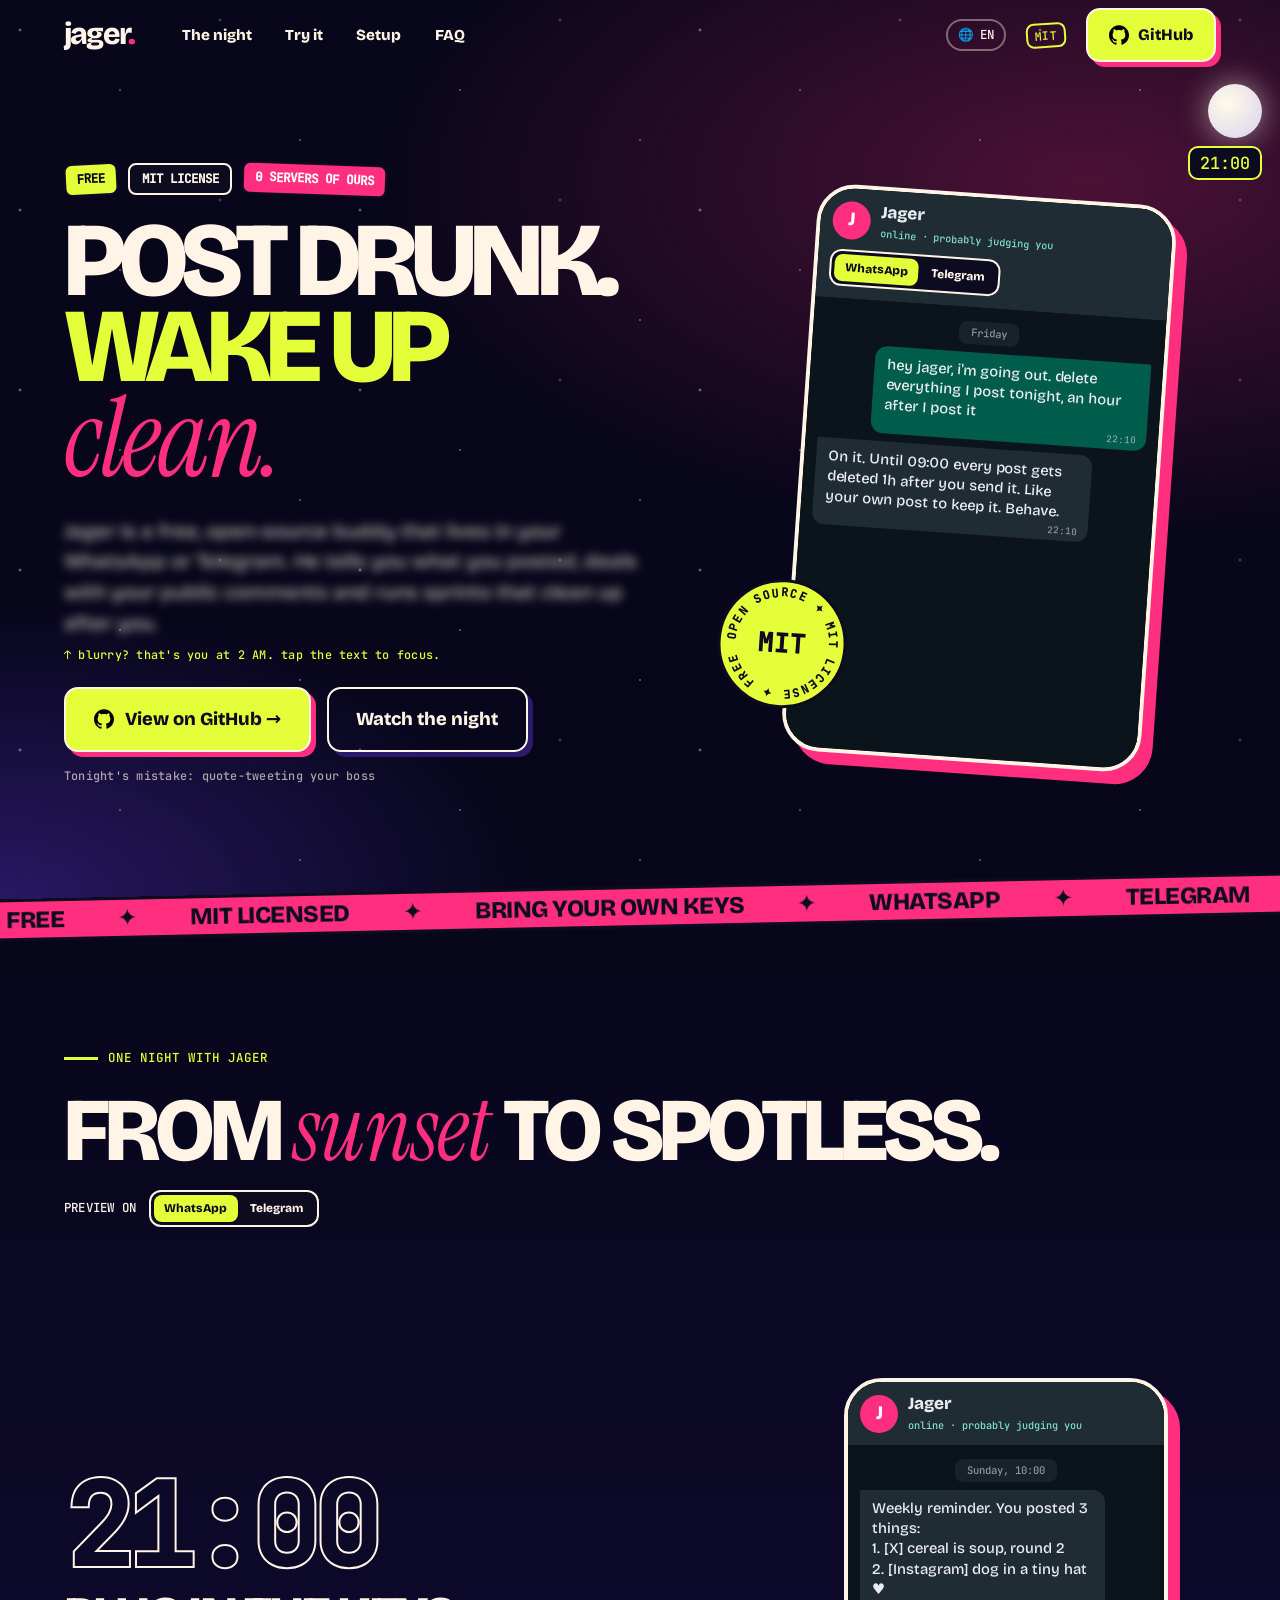
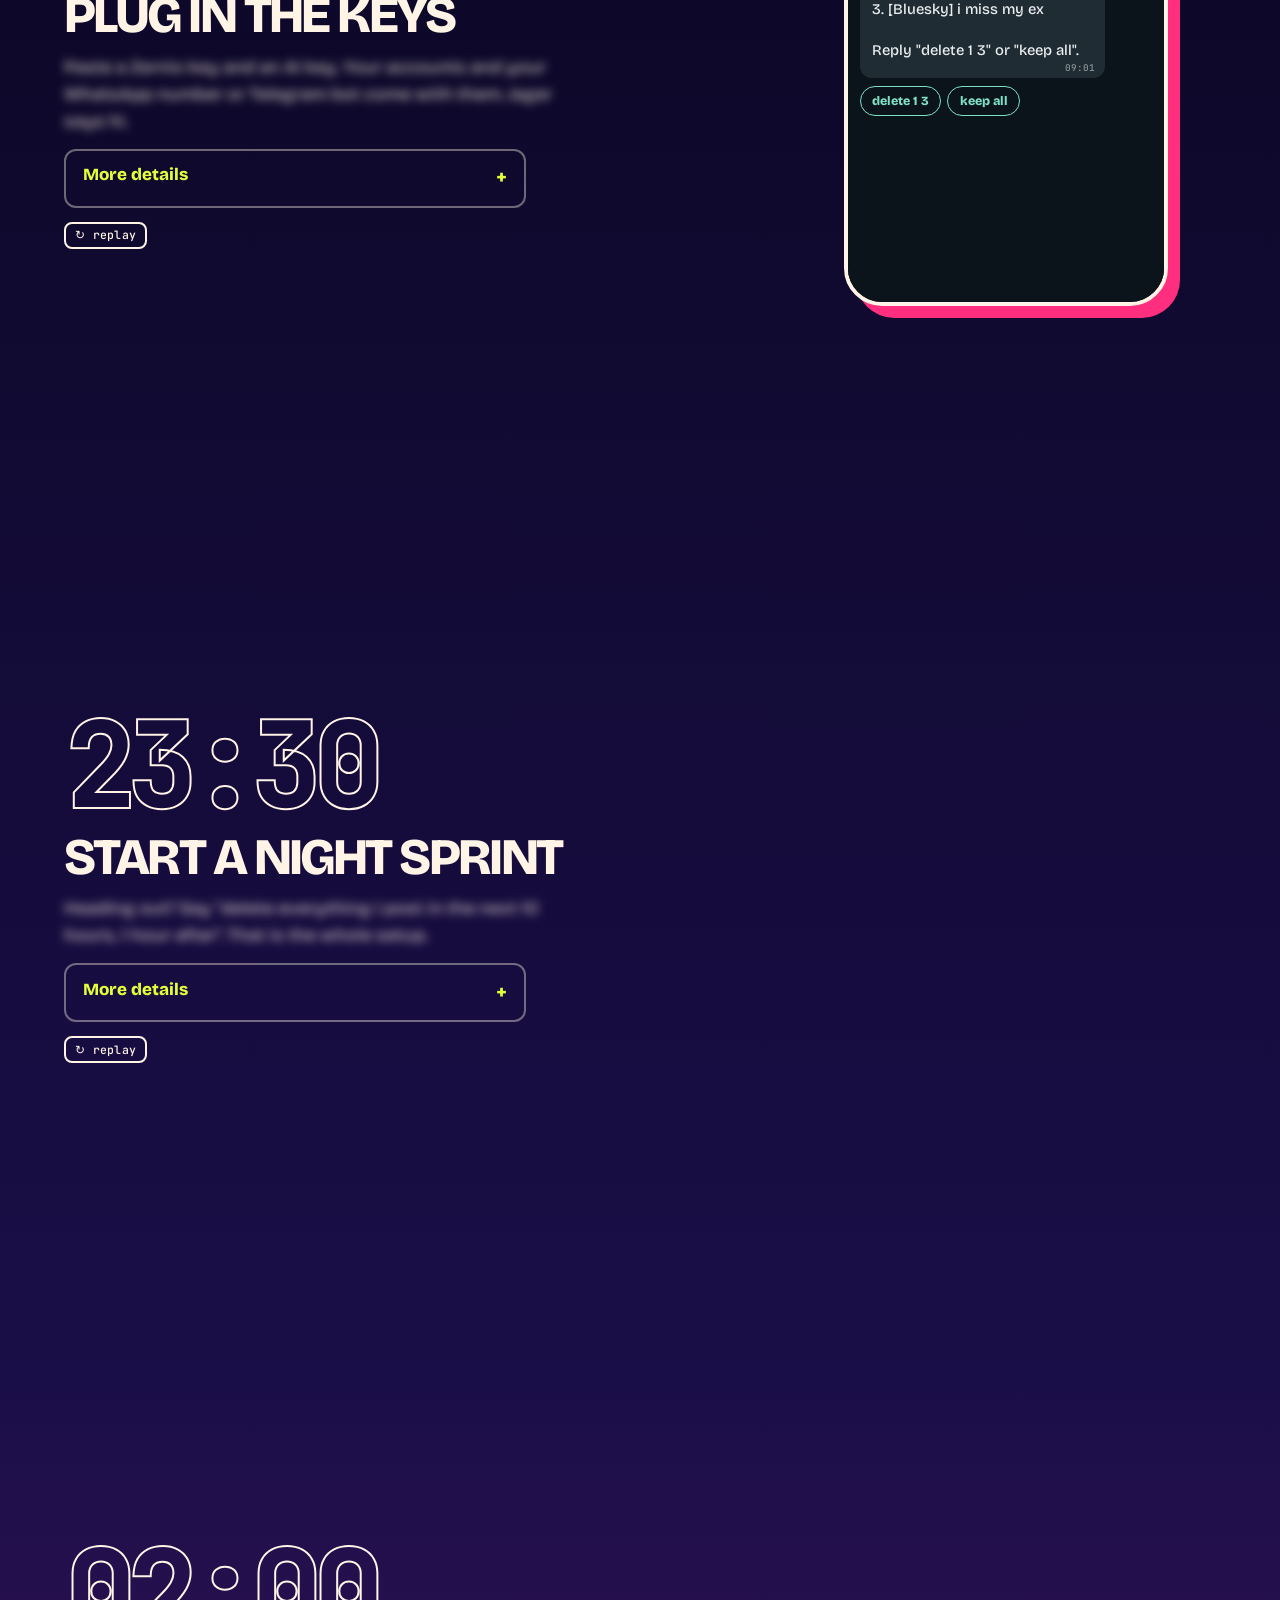
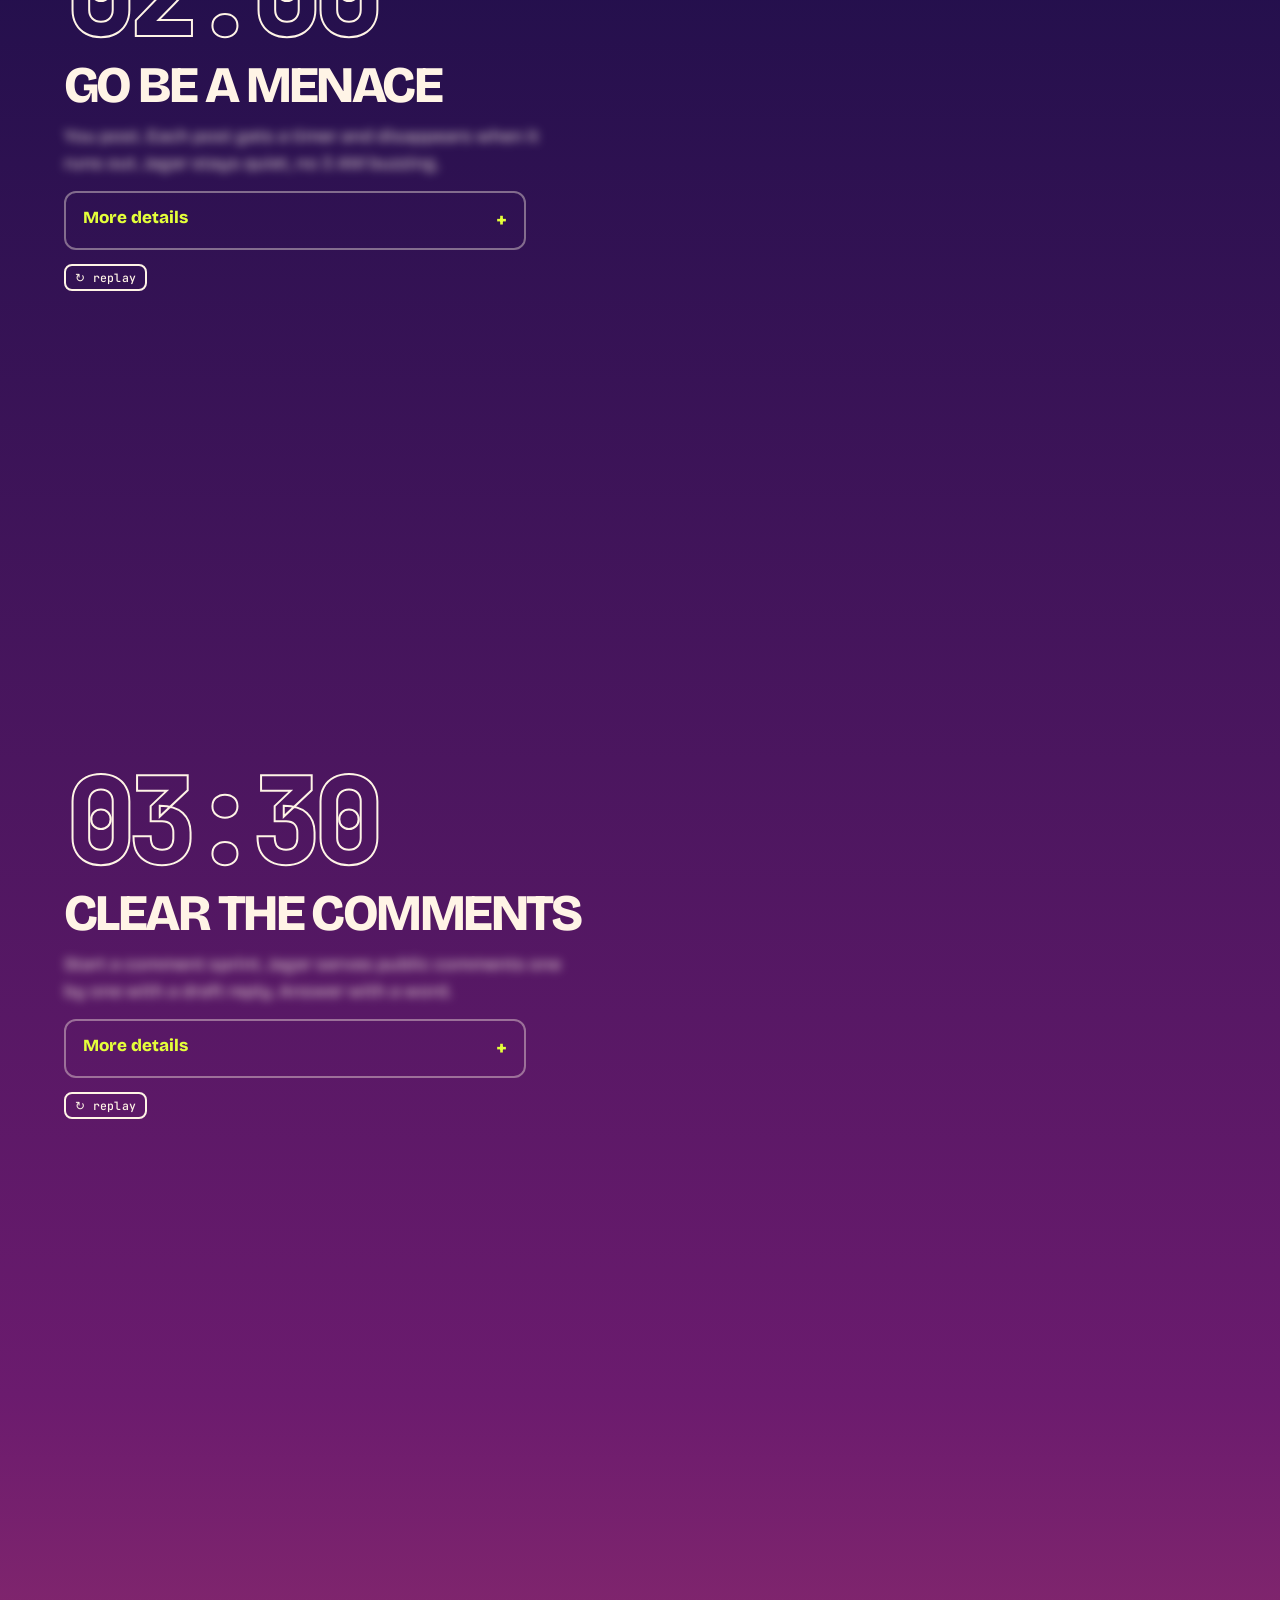
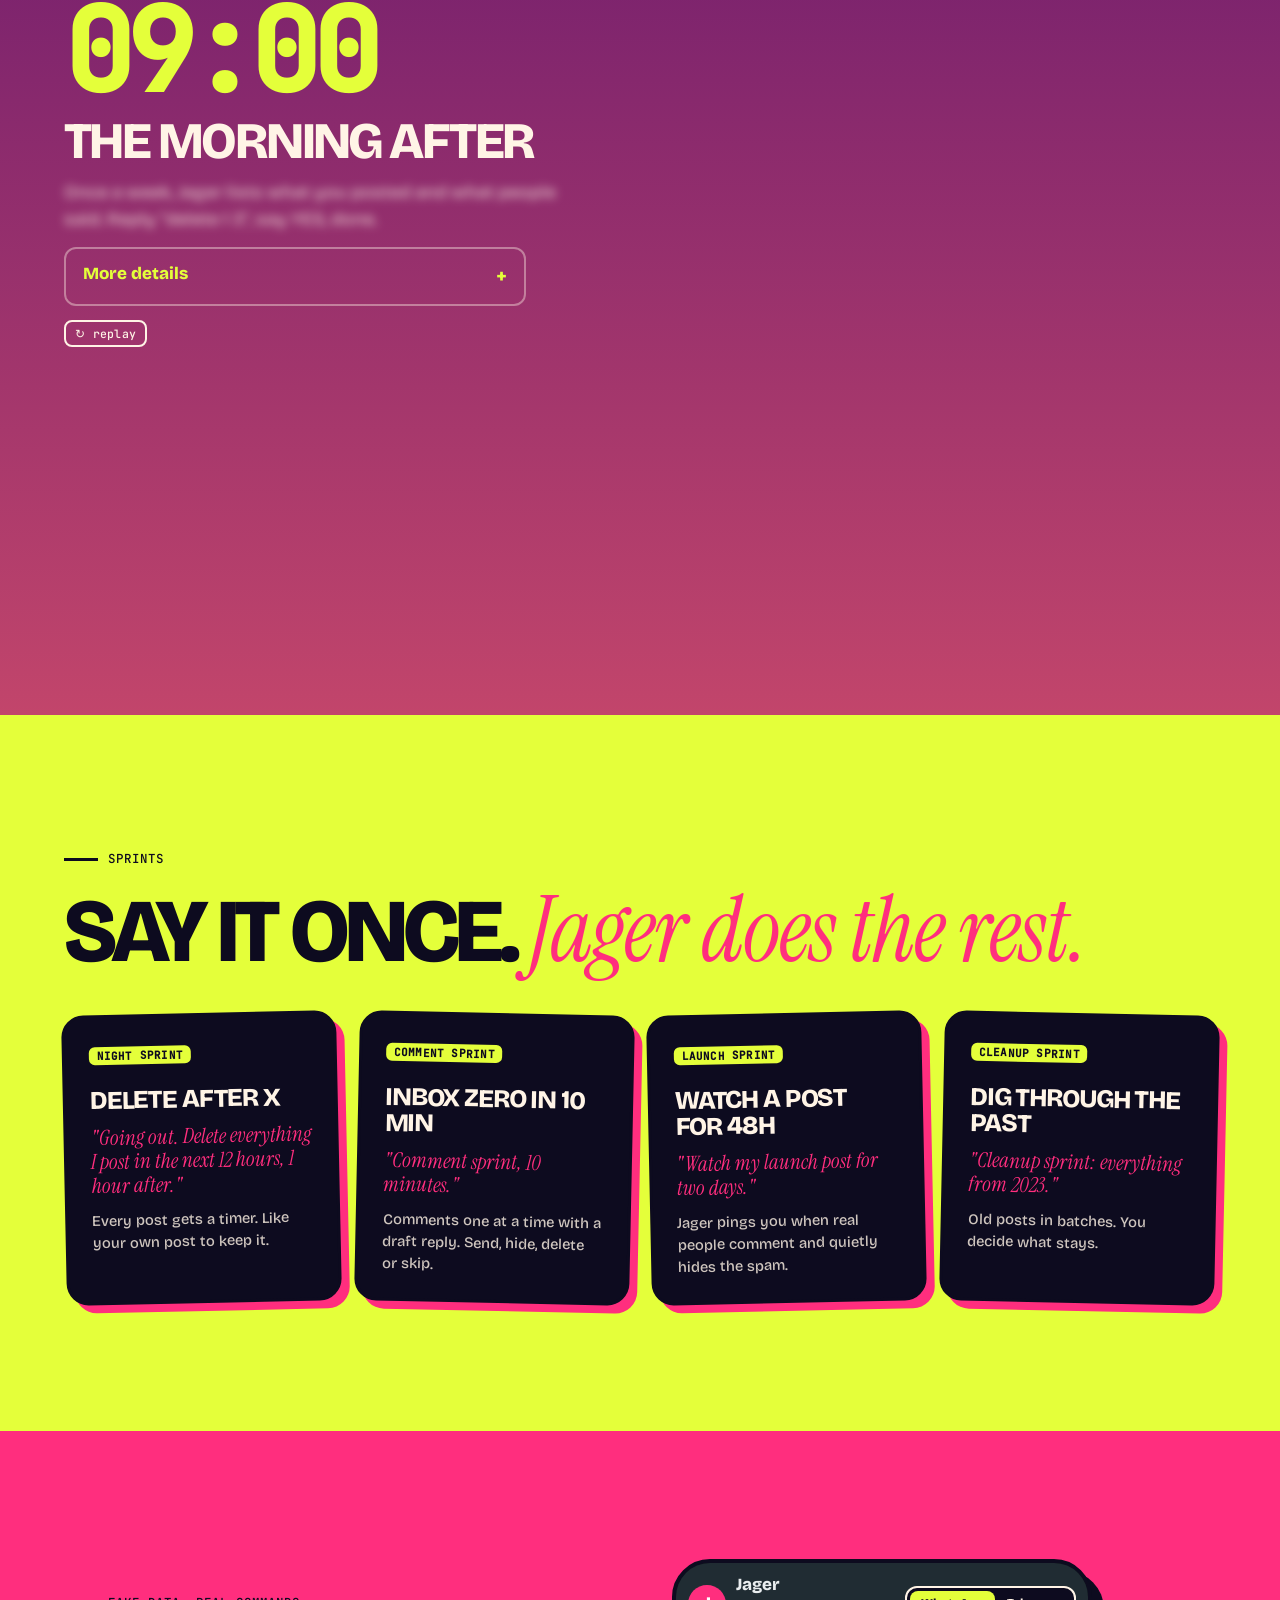
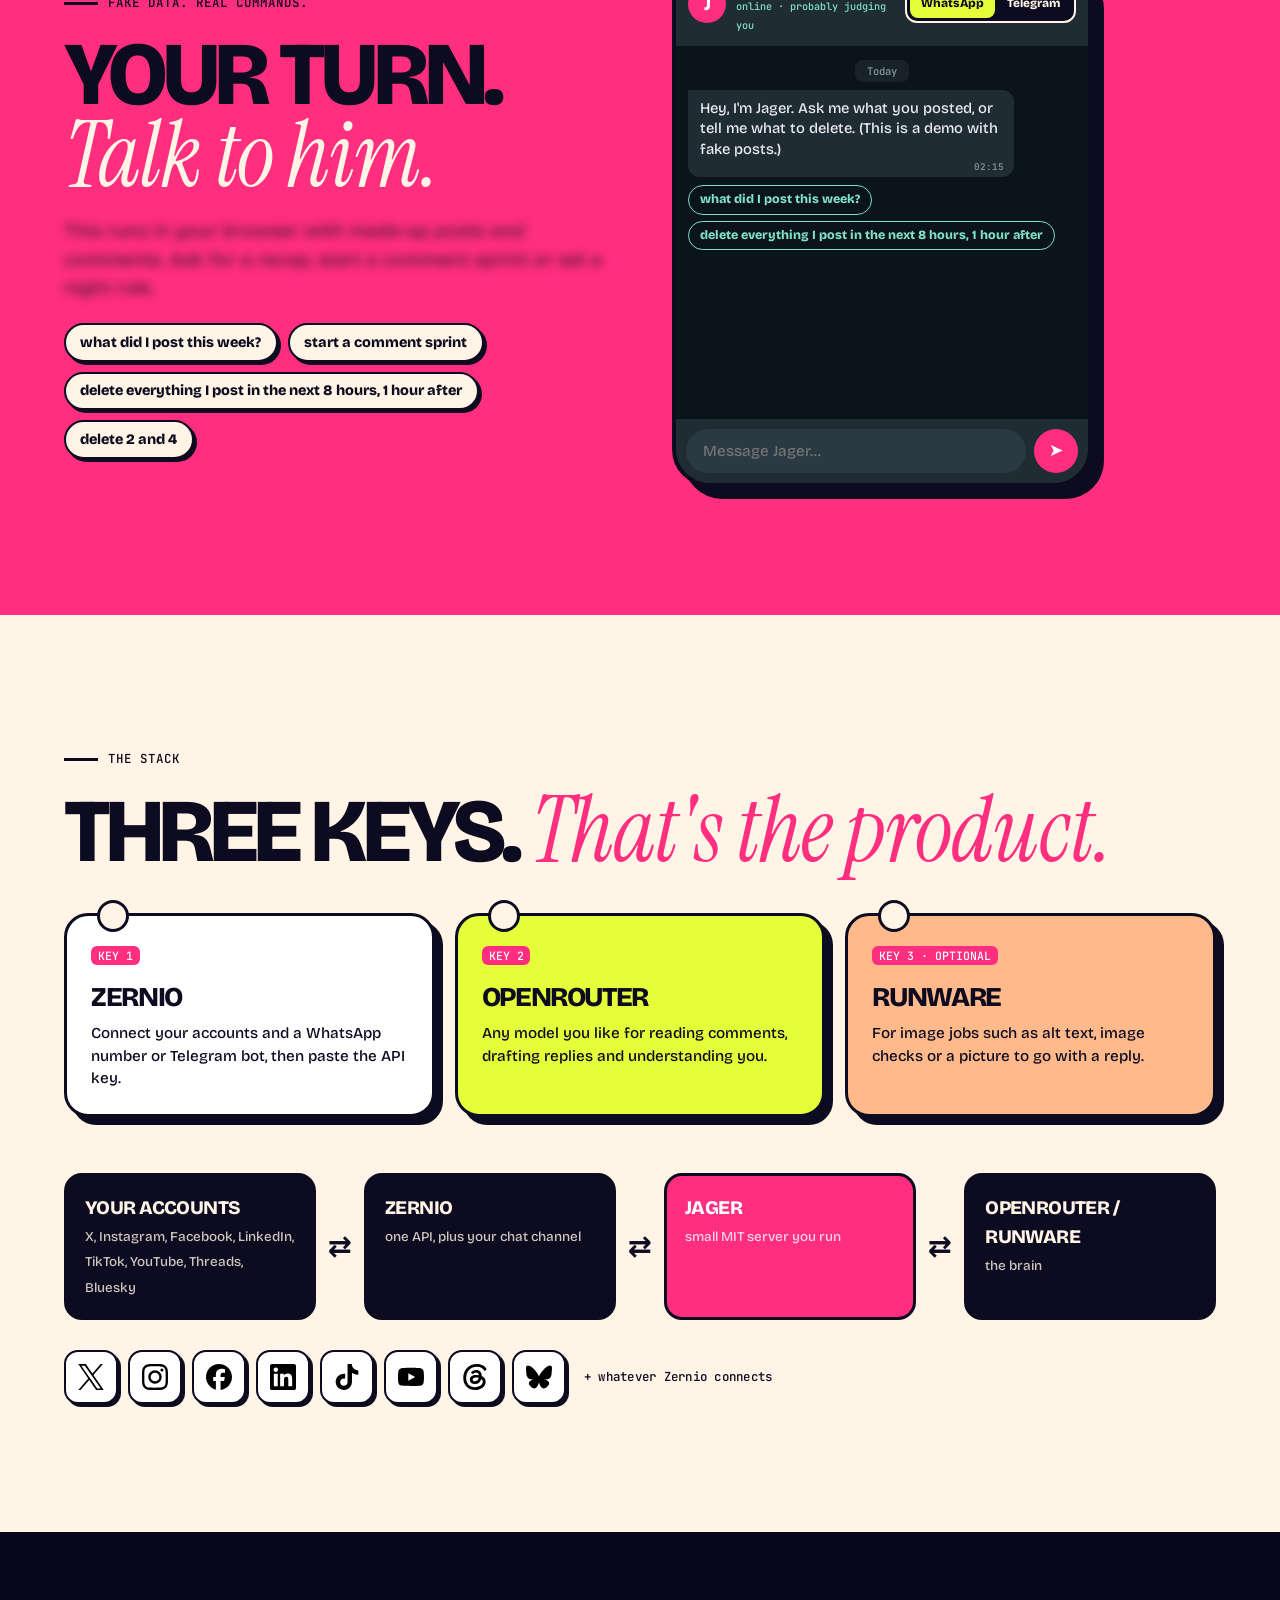
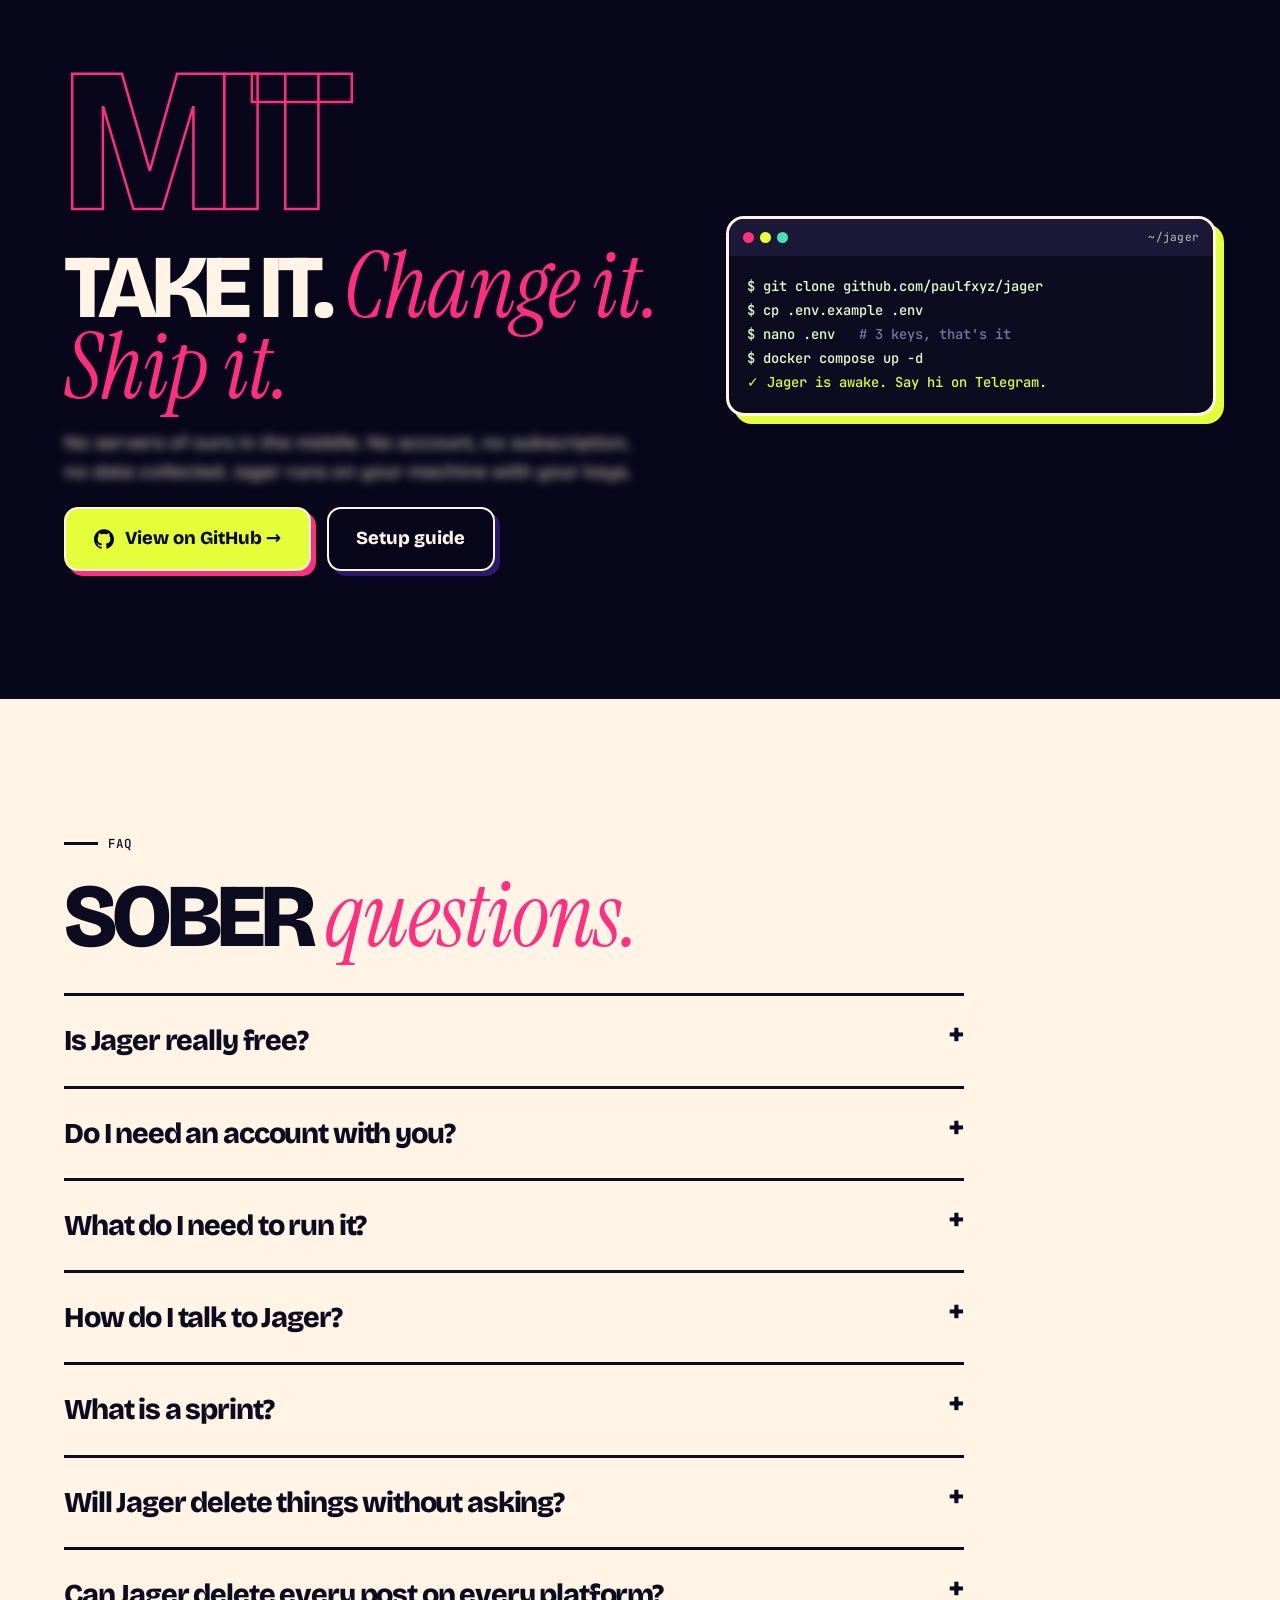
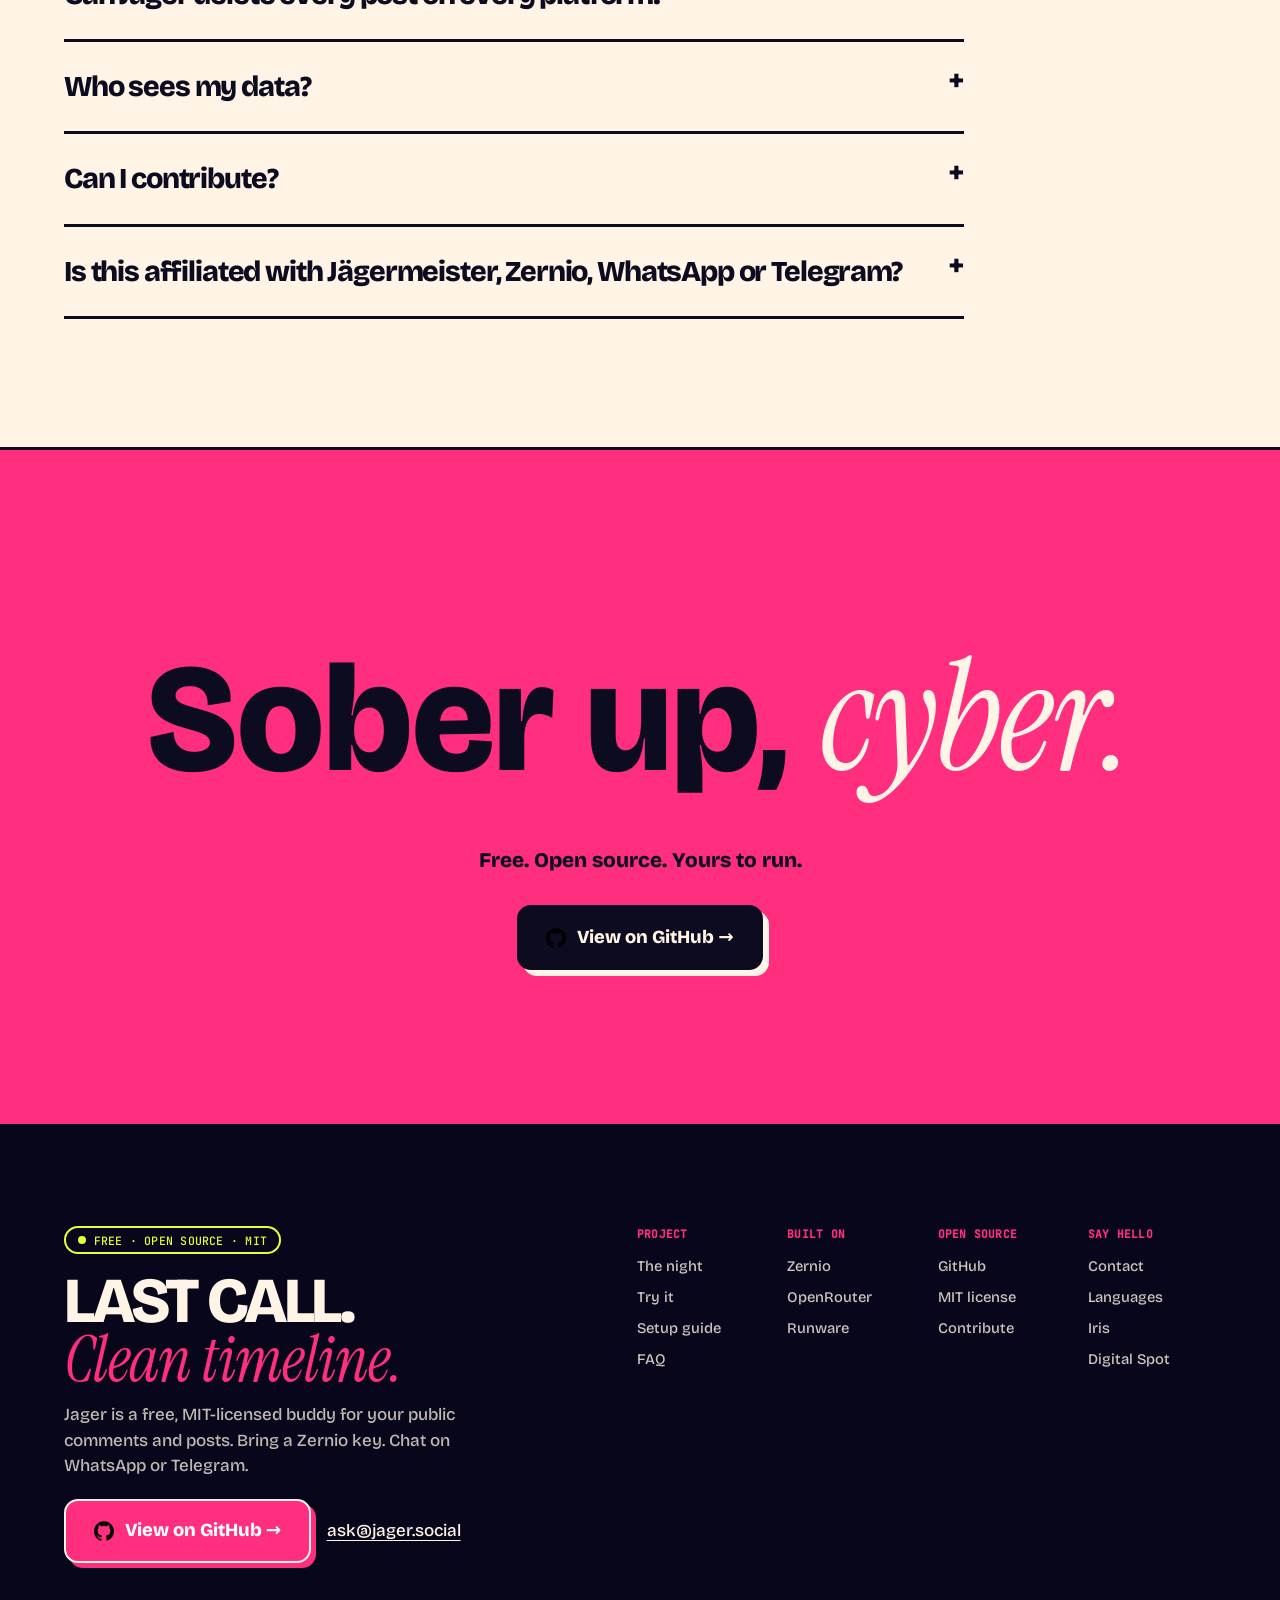
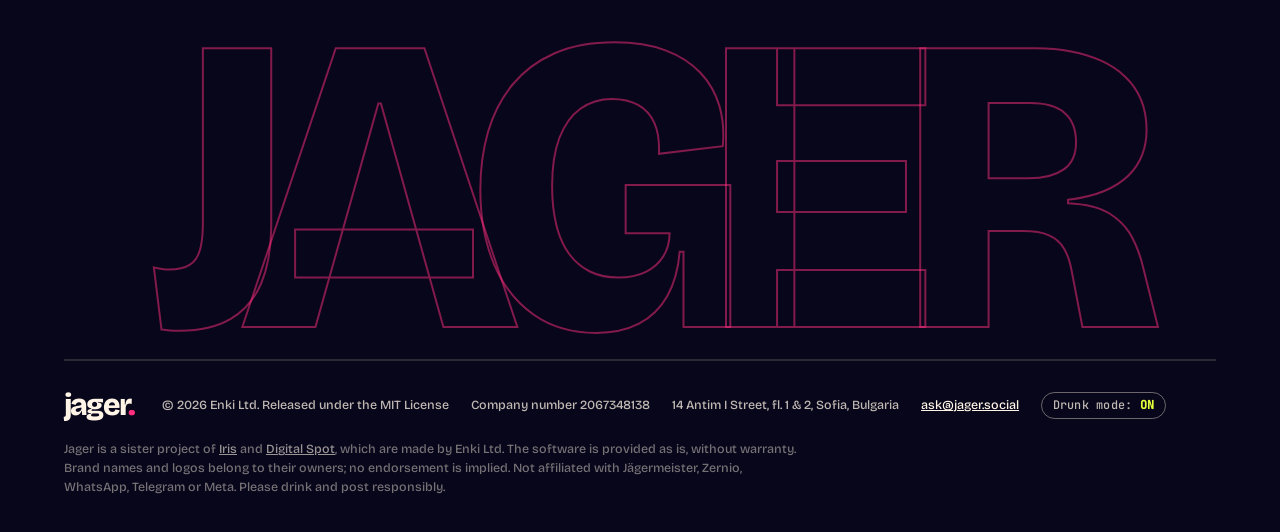
==== index.html @ 771f66d2 "v6: full redesign, The Night Shift Co-authored-by: Perplexity <noreply@perplexity.ai>" ====
<!doctype html><html lang="en"><head><meta charset="utf-8"><meta name="viewport" content="width=device-width,initial-scale=1">
<title>Jager — the free, open-source buddy for your public comments</title><meta name="description" content="Jager is a free, MIT-licensed buddy on WhatsApp or Telegram. Bring a Zernio key and an AI key. He handles your public comments, sends weekly reminders and runs sprints that clean up after you."><meta name="theme-color" content="#07061a">
<link rel="canonical" href="https://jager.social/"><link rel="icon" href="favicon.svg" type="image/svg+xml">
<meta property="og:type" content="website"><meta property="og:site_name" content="Jager"><meta property="og:title" content="Jager — the free, open-source buddy for your public comments"><meta property="og:description" content="Jager is a free, MIT-licensed buddy on WhatsApp or Telegram. Bring a Zernio key and an AI key. He handles your public comments, sends weekly reminders and runs sprints that clean up after you."><meta property="og:image" content="https://jager.social/og.png"><meta name="twitter:card" content="summary_large_image">
<link rel="preload" href="assets/fonts/BricolageGrotesque-800-normal.woff2" as="font" type="font/woff2" crossorigin>
<link rel="stylesheet" href="fonts.css"><link rel="stylesheet" href="night.css"></head>
<body class="on-dark"><script>document.documentElement.classList.add('js')</script><div class="prog" id="prog"></div>
<div class="hud" aria-hidden="true"><div class="orb" id="orb"></div><div class="clock" id="clock">21:00</div></div>
<header class="nav" id="nav"><div class="wrap in"><a class="logo" href="index.html" aria-label="Jager home">jager<i>.</i></a>
<ul id="menu"><li><a href="index.html#night">The night</a></li><li><a href="index.html#try">Try it</a></li><li><a href="setup.html">Setup</a></li><li><a href="index.html#faq">FAQ</a></li><li class="only-m"><a href="https://github.com/paulfxyz" rel="noopener">GitHub</a></li></ul>
<div class="lang"><button class="lang-btn" id="langBtn" type="button" aria-haspopup="listbox" aria-expanded="false" aria-label="Choose language">🌐 <span>EN</span></button><ul class="lang-list" id="langList" role="listbox" hidden><li><button type="button" role="option" data-lang="English" aria-selected="true">English</button></li><li><button type="button" role="option" data-lang="中文 (Mandarin)">中文 (Mandarin)</button></li><li><button type="button" role="option" data-lang="हिन्दी">हिन्दी</button></li><li><button type="button" role="option" data-lang="Español">Español</button></li><li><button type="button" role="option" data-lang="Français">Français</button></li><li><button type="button" role="option" data-lang="العربية">العربية</button></li><li><button type="button" role="option" data-lang="বাংলা">বাংলা</button></li><li><button type="button" role="option" data-lang="Português">Português</button></li><li><button type="button" role="option" data-lang="Русский">Русский</button></li><li><button type="button" role="option" data-lang="اردو">اردو</button></li><li><button type="button" role="option" data-lang="Bahasa Indonesia">Bahasa Indonesia</button></li><li><button type="button" role="option" data-lang="Deutsch">Deutsch</button></li><li><button type="button" role="option" data-lang="日本語">日本語</button></li><li><button type="button" role="option" data-lang="Naijá (Pidgin)">Naijá (Pidgin)</button></li><li><button type="button" role="option" data-lang="मराठी">मराठी</button></li><li><button type="button" role="option" data-lang="తెలుగు">తెలుగు</button></li><li><button type="button" role="option" data-lang="Türkçe">Türkçe</button></li><li><button type="button" role="option" data-lang="தமிழ்">தமிழ்</button></li><li><button type="button" role="option" data-lang="Tiếng Việt">Tiếng Việt</button></li><li><button type="button" role="option" data-lang="한국어">한국어</button></li><li><button type="button" role="option" data-lang="Italiano">Italiano</button></li><li><button type="button" role="option" data-lang="ไทย">ไทย</button></li><li><button type="button" role="option" data-lang="ગુજરાતી">ગુજરાતી</button></li><li><button type="button" role="option" data-lang="فارسی">فارسی</button></li><li><button type="button" role="option" data-lang="Polski">Polski</button></li><li><button type="button" role="option" data-lang="Українська">Українська</button></li><li><button type="button" role="option" data-lang="Kiswahili">Kiswahili</button></li><li><button type="button" role="option" data-lang="粵語 (Cantonese)">粵語 (Cantonese)</button></li><li><button type="button" role="option" data-lang="Basa Jawa">Basa Jawa</button></li><li><button type="button" role="option" data-lang="ਪੰਜਾਬੀ">ਪੰਜਾਬੀ</button></li><li><button type="button" role="option" data-lang="עברית">עברית</button></li></ul></div>
<span class="mit mono">MIT</span><a class="btn" href="https://github.com/paulfxyz" rel="noopener"><img src="assets/icons/github.svg" alt="" width="20" height="20" style="filter:none"> GitHub</a>
<button class="burger" id="burger" type="button" aria-label="Menu" aria-expanded="false"><span></span><span></span></button></div></header><main>
<section class="hero on-dark"><div class="wrap grid"><div>
<div class="stickers"><span class="stk y">Free</span><span class="stk">MIT license</span><span class="stk p">0 servers of ours</span></div>
<h1><span class="f">Post drunk.</span><span class="o">Wake up</span><span class="s">clean.</span></h1>
<p class="sub drunk">Jager is a free, open-source buddy that lives in your WhatsApp or Telegram. He tells you what you posted, deals with your public comments and runs sprints that clean up after you.</p>
<p class="hint mono">↑ blurry? that's you at 2 AM. tap the text to focus.</p>
<div class="cta-row"><a class="btn btn--lg" href="https://github.com/paulfxyz" rel="noopener"><img src="assets/icons/github.svg" alt="" width="20" height="20" style="filter:none"> View on GitHub →</a><a class="btn btn--ghost btn--lg" href="#night">Watch the night</a></div>
<p class="micro mono">Tonight's mistake: <span id="rot" data-list="texting your ex|quote-tweeting your boss|rating a kebab shop one star|commenting “marry me” on a stranger's dog|a LinkedIn post about synergy at 3 AM">texting your ex</span></p></div>
<div class="hero-phone"><svg class="badge" viewBox="0 0 130 130" aria-hidden="true"><circle cx="65" cy="65" r="63" fill="#e4ff3a" stroke="#0d0b1f" stroke-width="3"/><defs><path id="cp" d="M65,65 m-47,0 a47,47 0 1,1 94,0 a47,47 0 1,1 -94,0"/></defs><text><textPath href="#cp">OPEN SOURCE ✦ MIT LICENSE ✦ FREE FOREVER ✦</textPath></text><text x="65" y="74" text-anchor="middle" style="font-size:26px;letter-spacing:0">MIT</text></svg>
<div class="phone"><div class="chat" id="heroChat" data-ch="whatsapp" data-auto="1"><div class="c-top"><span class="av">J</span><div class="c-who"><b>Jager</b><small class="c-sub">online · probably judging you</small></div><div class="c-tabs" role="tablist" aria-label="Channel"><button type="button" role="tab" data-ch="whatsapp" aria-selected="true">WhatsApp</button><button type="button" role="tab" data-ch="telegram" aria-selected="false">Telegram</button></div></div><div class="c-body" aria-live="polite"></div></div></div></div></div></section>
<div class="tick" aria-hidden="true"><div class="tr"><div><span>Free</span><span>MIT licensed</span><span>Bring your own keys</span><span>WhatsApp</span><span>Telegram</span><span>Weekly sprints</span><span>No signup</span><span>Open source</span></div><div><span>Free</span><span>MIT licensed</span><span>Bring your own keys</span><span>WhatsApp</span><span>Telegram</span><span>Weekly sprints</span><span>No signup</span><span>Open source</span></div><div><span>Free</span><span>MIT licensed</span><span>Bring your own keys</span><span>WhatsApp</span><span>Telegram</span><span>Weekly sprints</span><span>No signup</span><span>Open source</span></div><div><span>Free</span><span>MIT licensed</span><span>Bring your own keys</span><span>WhatsApp</span><span>Telegram</span><span>Weekly sprints</span><span>No signup</span><span>Open source</span></div></div></div>
<section class="sec story-sec on-dark" id="night"><div class="wrap">
<div class="eyebrow rv" style="color:var(--acid)">One night with Jager</div>
<h2 class="rv">From <span class="serif">sunset</span> to spotless.</h2>
<div class="chan-pick rv"><span class="mono">Preview on</span><div class="c-tabs" role="tablist" aria-label="Channel"><button type="button" role="tab" data-ch="whatsapp" aria-selected="true">WhatsApp</button><button type="button" role="tab" data-ch="telegram" aria-selected="false">Telegram</button></div></div>
<div class="story" id="story"><div class="chaps"><article class="chap" data-n="1"><div class="hh">21:00</div><h3>Plug in the keys</h3><p class="drunk">Paste a Zernio key and an AI key. Your accounts and your WhatsApp number or Telegram bot come with them. Jager says hi.</p><details class="more"><summary>More details</summary><p>Zernio holds the connections to each platform. OpenRouter is the brain. Runware is optional, for image jobs. Jager never sees a password.</p></details><button class="replay mono" type="button">↻ replay</button></article><article class="chap" data-n="2"><div class="hh">23:30</div><h3>Start a night sprint</h3><p class="drunk">Heading out? Say "delete everything I post in the next 10 hours, 1 hour after". That is the whole setup.</p><details class="more"><summary>More details</summary><p>Say "stop" and the sprint ends at once. Hours or days, you choose.</p></details><button class="replay mono" type="button">↻ replay</button></article><article class="chap" data-n="3"><div class="hh">02:00</div><h3>Go be a menace</h3><p class="drunk">You post. Each post gets a timer and disappears when it runs out. Jager stays quiet, no 3 AM buzzing.</p><details class="more"><summary>More details</summary><p>Like your own post to keep it. Where a platform does not let apps delete posts, Jager clears comments and replies and tells you what it could not remove.</p></details><button class="replay mono" type="button">↻ replay</button></article><article class="chap" data-n="4"><div class="hh">03:30</div><h3>Clear the comments</h3><p class="drunk">Start a comment sprint. Jager serves public comments one by one with a draft reply. Answer with a word.</p><details class="more"><summary>More details</summary><p>Replies are drafted by the AI model you picked and are never sent without your OK.</p></details><button class="replay mono" type="button">↻ replay</button></article><article class="chap" data-n="5"><div class="hh">09:00</div><h3>The morning after</h3><p class="drunk">Once a week, Jager lists what you posted and what people said. Reply "delete 1 3", say YES, done.</p><details class="more"><summary>More details</summary><p>Reminders never delete anything on their own and big deletes always ask first.</p></details><button class="replay mono" type="button">↻ replay</button></article></div>
<div class="stage" id="stage" data-s="1"><div class="stage-in"><div class="phone"><div class="chat" id="stChat" data-ch="whatsapp" data-auto="0"><div class="c-top"><span class="av">J</span><div class="c-who"><b>Jager</b><small class="c-sub">online · probably judging you</small></div></div><div class="c-body" aria-live="polite"></div></div></div><div class="fcard"><div class="fc-top mono"><b>Your feed</b><span class="fc-clock" id="fcClock">Sat 00:00</span></div><div class="fc-list" id="stFeed"></div></div></div></div></div></div>
</div></section>
<section class="sec spr"><div class="wrap"><div class="eyebrow rv">Sprints</div><h2 class="rv">Say it once. <span class="serif">Jager does the rest.</span></h2>
<div class="sp-grid">
<article class="sp rv"><span class="mono tag">night sprint</span><h3>Delete after X</h3><blockquote>"Going out. Delete everything I post in the next 12 hours, 1 hour after."</blockquote><p>Every post gets a timer. Like your own post to keep it.</p></article>
<article class="sp rv" style="--d:.06s"><span class="mono tag">comment sprint</span><h3>Inbox zero in 10 min</h3><blockquote>"Comment sprint, 10 minutes."</blockquote><p>Comments one at a time with a draft reply. Send, hide, delete or skip.</p></article>
<article class="sp rv" style="--d:.12s"><span class="mono tag">launch sprint</span><h3>Watch a post for 48h</h3><blockquote>"Watch my launch post for two days."</blockquote><p>Jager pings you when real people comment and quietly hides the spam.</p></article>
<article class="sp rv" style="--d:.18s"><span class="mono tag">cleanup sprint</span><h3>Dig through the past</h3><blockquote>"Cleanup sprint: everything from 2023."</blockquote><p>Old posts in batches. You decide what stays.</p></article></div></div></section>
<section class="sec try" id="try"><div class="wrap try-grid"><div><div class="eyebrow rv">Fake data. Real commands.</div><h2 class="rv">Your turn. <span class="serif">Talk to him.</span></h2>
<p class="lead rv drunk" style="font-size:1.2rem;max-width:44ch">This runs in your browser with made-up posts and comments. Ask for a recap, start a comment sprint or set a night rule.</p>
<div class="chips rv" id="ideas"><button type="button">what did I post this week?</button><button type="button">start a comment sprint</button><button type="button">delete everything I post in the next 8 hours, 1 hour after</button><button type="button">delete 2 and 4</button></div></div>
<div class="rv"><div class="phone"><div class="chat" id="tryChat" data-ch="whatsapp" data-auto="0"><div class="c-top"><span class="av">J</span><div class="c-who"><b>Jager</b><small class="c-sub">online · probably judging you</small></div><div class="c-tabs" role="tablist" aria-label="Channel"><button type="button" role="tab" data-ch="whatsapp" aria-selected="true">WhatsApp</button><button type="button" role="tab" data-ch="telegram" aria-selected="false">Telegram</button></div></div><div class="c-body" aria-live="polite"></div><form class="c-form" autocomplete="off"><label class="sr" for="tryChatIn">Message Jager</label><input id="tryChatIn" type="text" maxlength="160" placeholder="Message Jager…"><button type="submit" aria-label="Send">➤</button></form></div></div></div></div></section>
<section class="sec cream" id="stack"><div class="wrap"><div class="eyebrow rv">The stack</div><h2 class="rv">Three keys. <span class="serif">That's the product.</span></h2>
<div class="keys"><div class="key rv"><span class="no">key 1</span><b>Zernio</b><p>Connect your accounts and a WhatsApp number or Telegram bot, then paste the API key.</p></div>
<div class="key rv" style="--d:.06s"><span class="no">key 2</span><b>OpenRouter</b><p>Any model you like for reading comments, drafting replies and understanding you.</p></div>
<div class="key rv" style="--d:.12s"><span class="no">key 3 · optional</span><b>Runware</b><p>For image jobs such as alt text, image checks or a picture to go with a reply.</p></div></div>
<div class="flow rv"><div class="nd"><b>Your accounts</b><span>X, Instagram, Facebook, LinkedIn, TikTok, YouTube, Threads, Bluesky</span></div><div class="ar">⇄</div><div class="nd"><b>Zernio</b><span>one API, plus your chat channel</span></div><div class="ar">⇄</div><div class="nd hot"><b>Jager</b><span>small MIT server you run</span></div><div class="ar">⇄</div><div class="nd"><b>OpenRouter / Runware</b><span>the brain</span></div></div>
<div class="logos rv"><span class="lg"><img src="assets/icons/x.svg" alt="X"></span><span class="lg"><img src="assets/icons/instagram.svg" alt="Instagram"></span><span class="lg"><img src="assets/icons/facebook.svg" alt="Facebook"></span><span class="lg"><img src="assets/icons/linkedin.svg" alt="LinkedIn"></span><span class="lg"><img src="assets/icons/tiktok.svg" alt="TikTok"></span><span class="lg"><img src="assets/icons/youtube.svg" alt="YouTube"></span><span class="lg"><img src="assets/icons/threads.svg" alt="Threads"></span><span class="lg"><img src="assets/icons/bluesky.svg" alt="Bluesky"></span><span class="more-l mono">+ whatever Zernio connects</span></div></div></section>
<section class="sec oss on-dark"><div class="wrap oss-grid"><div><div class="mitbig rv">MIT</div><h2 class="rv">Take it. <span class="serif">Change it. Ship it.</span></h2>
<p class="drunk" style="font-size:1.2rem;max-width:44ch">No servers of ours in the middle. No account, no subscription, no data collected. Jager runs on your machine with your keys.</p>
<div class="cta-row rv" style="margin-top:20px"><a class="btn btn--lg" href="https://github.com/paulfxyz" rel="noopener"><img src="assets/icons/github.svg" alt="" width="20" height="20" style="filter:none"> View on GitHub →</a><a class="btn btn--ghost btn--lg" href="setup.html">Setup guide</a></div></div>
<div class="term rv"><div class="term-bar"><i></i><i></i><i></i><span class="mono">~/jager</span></div><pre>$ git clone github.com/paulfxyz/jager
$ cp .env.example .env
$ nano .env   <span class="c"># 3 keys, that's it</span>
$ docker compose up -d
<span class="g">✓ Jager is awake. Say hi on Telegram.</span></pre></div></div></section>
<section class="sec cream" id="faq"><div class="wrap"><div class="eyebrow rv">FAQ</div><h2 class="rv">Sober <span class="serif">questions.</span></h2>
<div class="faq rv"><details><summary>Is Jager really free?</summary><p>Yes. It is open source under the MIT license. You only pay the providers whose keys you bring, such as Zernio and your AI provider.</p></details><details><summary>Do I need an account with you?</summary><p>No. There is nothing to sign up for. You run Jager yourself and nothing passes through our servers.</p></details><details><summary>What do I need to run it?</summary><p>A Zernio API key with your channels connected, an OpenRouter key (or Runware for image jobs), and any machine that can stay on: a laptop, a small server or a Raspberry Pi.</p></details><details><summary>How do I talk to Jager?</summary><p>On WhatsApp or Telegram, through a number or bot you set up in Zernio. Buttons and plain words both work.</p></details><details><summary>What is a sprint?</summary><p>A time-boxed job you start with a sentence. A night sprint deletes what you post after a delay. A comment sprint clears your inbox with draft replies. A launch sprint watches a post for a couple of days. A cleanup sprint reviews old posts.</p></details><details><summary>Will Jager delete things without asking?</summary><p>Only inside a sprint you started. Weekly reminders never delete anything on their own and big deletes always ask first.</p></details><details><summary>Can Jager delete every post on every platform?</summary><p>It can do what each platform's API allows. On some platforms, such as Instagram and TikTok, apps can only manage comments and replies. Jager tells you what it could and could not remove.</p></details><details><summary>Who sees my data?</summary><p>Your server, Zernio and the AI provider you choose. Jager itself collects nothing. Read the code to check.</p></details><details><summary>Can I contribute?</summary><p>Please do. Open an issue or a pull request on GitHub.</p></details><details><summary>Is this affiliated with Jägermeister, Zernio, WhatsApp or Telegram?</summary><p>No to all of them. Jägermeister is just a pun, and a very on-brand one.</p></details></div></div></section>
<section class="closer"><div class="wrap"><h2 class="rv">Sober up, <span class="serif">cyber.</span></h2><p class="rv">Free. Open source. Yours to run.</p><a class="btn btn--lg rv" href="https://github.com/paulfxyz" rel="noopener"><img src="assets/icons/github.svg" alt="" width="20" height="20" style="filter:none"> View on GitHub →</a></div></section>
</main><footer class="foot"><div class="wrap">
<div class="sf-pitch"><div><span class="sf-pill mono"><b></b> Free · open source · MIT</span>
<h2 class="sf-title">Last call.<br><span class="serif">Clean timeline.</span></h2>
<p class="sf-sub">Jager is a free, MIT-licensed buddy for your public comments and posts. Bring a Zernio key. Chat on WhatsApp or Telegram.</p>
<div class="sf-cta"><a class="btn btn--pink btn--lg" href="https://github.com/paulfxyz" rel="noopener"><img src="assets/icons/github.svg" alt="" width="20" height="20" style="filter:none"> View on GitHub →</a><a class="sf-ask" href="mailto:ask@jager.social">ask@jager.social</a></div></div>
<nav class="sf-cols" aria-label="Footer">
<div><h4 class="mono">Project</h4><a href="index.html#night">The night</a><a href="index.html#try">Try it</a><a href="setup.html">Setup guide</a><a href="index.html#faq">FAQ</a></div>
<div><h4 class="mono">Built on</h4><a href="https://zernio.com" rel="noopener">Zernio</a><a href="https://openrouter.ai" rel="noopener">OpenRouter</a><a href="https://runware.ai" rel="noopener">Runware</a></div>
<div><h4 class="mono">Open source</h4><a href="https://github.com/paulfxyz" rel="noopener">GitHub</a><a href="setup.html#license">MIT license</a><a href="setup.html#contribute">Contribute</a></div>
<div><h4 class="mono">Say hello</h4><a href="mailto:ask@jager.social">Contact</a><button type="button" id="footLang">Languages</button><a href="https://iris.online" rel="noopener">Iris</a><a href="https://digital.spot" rel="noopener">Digital Spot</a></div></nav></div>
<div class="sf-word" aria-hidden="true">Jager</div>
<div class="sf-legal"><a class="logo" href="index.html">jager<i>.</i></a>
<ul class="sf-facts"><li>© 2026 Enki Ltd. Released under the MIT License</li><li>Company number 2067348138</li><li>14 Antim I Street, fl. 1 &amp; 2, Sofia, Bulgaria</li><li><a href="mailto:ask@jager.social">ask@jager.social</a></li><li><button type="button" class="dtoggle mono" id="drunkToggle" aria-pressed="true">Drunk mode: <b>ON</b></button></li></ul>
<p class="sf-note">Jager is a sister project of <a href="https://iris.online" rel="noopener">Iris</a> and <a href="https://digital.spot" rel="noopener">Digital Spot</a>, which are made by Enki Ltd. The software is provided as is, without warranty. Brand names and logos belong to their owners; no endorsement is implied. Not affiliated with Jägermeister, Zernio, WhatsApp, Telegram or Meta. Please drink and post responsibly.</p></div>
</div></footer><div class="toast" id="toast" role="status" aria-live="polite"></div>
<script src="chat.js" defer></script><script src="night.js" defer></script></body></html>
---- fonts.css ----
@font-face {
  font-family: 'Bricolage Grotesque';
  font-style: normal;
  font-weight: 500;
  font-stretch: 100%;
  font-display: swap;
  src: url(assets/fonts/BricolageGrotesque-500-normal.woff2) format('woff2');
  unicode-range: U+0000-00FF, U+0131, U+0152-0153, U+02BB-02BC, U+02C6, U+02DA, U+02DC, U+0304, U+0308, U+0329, U+2000-206F, U+20AC, U+2122, U+2191, U+2193, U+2212, U+2215, U+FEFF, U+FFFD;
}
@font-face {
  font-family: 'Bricolage Grotesque';
  font-style: normal;
  font-weight: 800;
  font-stretch: 100%;
  font-display: swap;
  src: url(assets/fonts/BricolageGrotesque-800-normal.woff2) format('woff2');
  unicode-range: U+0000-00FF, U+0131, U+0152-0153, U+02BB-02BC, U+02C6, U+02DA, U+02DC, U+0304, U+0308, U+0329, U+2000-206F, U+20AC, U+2122, U+2191, U+2193, U+2212, U+2215, U+FEFF, U+FFFD;
}
@font-face {
  font-family: 'Instrument Serif';
  font-style: italic;
  font-weight: 400;
  font-display: swap;
  src: url(assets/fonts/InstrumentSerif-400-italic.woff2) format('woff2');
  unicode-range: U+0000-00FF, U+0131, U+0152-0153, U+02BB-02BC, U+02C6, U+02DA, U+02DC, U+0304, U+0308, U+0329, U+2000-206F, U+20AC, U+2122, U+2191, U+2193, U+2212, U+2215, U+FEFF, U+FFFD;
}
@font-face {
  font-family: 'JetBrains Mono';
  font-style: normal;
  font-weight: 500;
  font-display: swap;
  src: url(assets/fonts/JetBrainsMono-500-normal.woff2) format('woff2');
  unicode-range: U+0000-00FF, U+0131, U+0152-0153, U+02BB-02BC, U+02C6, U+02DA, U+02DC, U+0304, U+0308, U+0329, U+2000-206F, U+20AC, U+2122, U+2191, U+2193, U+2212, U+2215, U+FEFF, U+FFFD;
}
---- night.css ----
:root{--night:#07061a;--ink:#0d0b1f;--violet:#2b1a6b;--pink:#ff2e7e;--acid:#e4ff3a;--peach:#ffb98a;--cream:#fff4e6;--cream2:#ffe8cf;
--f-d:'Bricolage Grotesque',system-ui,sans-serif;--f-s:'Instrument Serif',Georgia,serif;--f-m:'JetBrains Mono',ui-monospace,monospace;--ease:cubic-bezier(.16,1,.3,1);--pad:clamp(18px,5vw,72px)}
*,*::before,*::after{box-sizing:border-box}
html{scroll-behavior:smooth;-webkit-text-size-adjust:100%}
html,body{overflow-x:clip}
body{margin:0;background:var(--night);color:var(--cream);font-family:var(--f-d);font-weight:500;font-size:17px;line-height:1.5;
 cursor:url("data:image/svg+xml,%3Csvg xmlns='http://www.w3.org/2000/svg' width='34' height='34' viewBox='0 0 34 34'%3E%3Cg fill='%23ff2e7e' stroke='%2307061a' stroke-width='2'%3E%3Cellipse cx='17' cy='22' rx='8' ry='7'/%3E%3Ccircle cx='7' cy='14' r='3.6'/%3E%3Ccircle cx='13' cy='8' r='3.6'/%3E%3Ccircle cx='21' cy='8' r='3.6'/%3E%3Ccircle cx='27' cy='14' r='3.6'/%3E%3C/g%3E%3C/svg%3E") 6 6,auto}
a,button,summary,.drunk,input,select{cursor:inherit}
img,svg{display:block;max-width:100%}
a{color:inherit}
button{font:inherit}
:focus-visible{outline:3px solid var(--acid);outline-offset:3px;border-radius:6px}
.wrap{max-width:1280px;margin:0 auto;padding:0 var(--pad)}
.mono{font-family:var(--f-m);font-weight:500;letter-spacing:.02em}
.serif{font-family:var(--f-s);font-style:italic;font-weight:400;letter-spacing:-.01em}
.sr{position:absolute;width:1px;height:1px;overflow:hidden;clip:rect(0 0 0 0);white-space:nowrap}
.rv{opacity:0;transform:translateY(30px);transition:opacity .8s var(--ease),transform .8s var(--ease);transition-delay:var(--d,0s)}
.rv.in{opacity:1;transform:none}
html:not(.js) .rv{opacity:1;transform:none}
.prog{position:fixed;inset:0 0 auto 0;height:4px;z-index:100;background:linear-gradient(90deg,var(--pink),var(--acid));transform-origin:0 50%;transform:scaleX(0)}
/* buttons */
.btn{display:inline-flex;align-items:center;gap:.6em;border:2.5px solid var(--ink);border-radius:14px;padding:.8em 1.3em;font-weight:800;font-size:1rem;text-decoration:none;background:var(--acid);color:var(--ink);box-shadow:5px 5px 0 var(--ink);transition:transform .2s var(--ease),box-shadow .2s var(--ease);cursor:inherit}
.btn:hover{transform:translate(-2px,-2px);box-shadow:8px 8px 0 var(--ink)}
.btn:active{transform:translate(4px,4px);box-shadow:0 0 0 var(--ink)}
.btn--pink{background:var(--pink);color:#fff}
.btn--ghost{background:transparent;color:inherit;border-color:currentColor;box-shadow:5px 5px 0 currentColor}
.btn--lg{font-size:1.15rem;padding:.9em 1.5em}
.btn img{width:20px;height:20px}
.on-dark .btn{border-color:var(--cream);box-shadow:5px 5px 0 var(--pink)}
.on-dark .btn:hover{box-shadow:8px 8px 0 var(--pink)}
.on-dark .btn--ghost{color:var(--cream);box-shadow:5px 5px 0 var(--violet)}
/* nav */
.nav{position:fixed;inset:0 0 auto 0;z-index:90;transition:background .3s,backdrop-filter .3s}
.nav.scrolled{background:rgba(7,6,26,.78);backdrop-filter:blur(14px);border-bottom:1px solid rgba(255,244,230,.12)}
.nav .in{display:flex;align-items:center;gap:20px;height:70px}
.logo{font-weight:800;font-size:1.9rem;letter-spacing:-.06em;text-decoration:none;color:var(--cream)}
.logo i{font-style:normal;color:var(--pink)}
.nav ul{display:flex;gap:6px;list-style:none;margin:0 auto 0 14px;padding:0}
.nav ul a{display:block;padding:.4em .9em;border-radius:99px;text-decoration:none;font-weight:700;font-size:.95rem;color:var(--cream)}
.nav ul a:hover,.nav ul a[aria-current]{background:var(--cream);color:var(--ink)}
.nav .only-m{display:none}
.mit{border:2px solid var(--acid);color:var(--acid);border-radius:8px;padding:.15em .6em;font-size:.72rem;transform:rotate(-4deg)}
.lang{position:relative}
.lang-btn{display:flex;gap:6px;align-items:center;background:transparent;color:var(--cream);border:2px solid rgba(255,244,230,.4);border-radius:99px;padding:.35em .8em;font-size:.78rem;font-family:var(--f-m)}
.lang-list[hidden]{display:none}.lang-list{display:block;position:absolute;right:0;top:calc(100% + 8px);width:230px;max-height:300px;overflow:auto;margin:0;padding:6px;list-style:none;background:var(--cream);color:var(--ink);border:2.5px solid var(--ink);border-radius:16px;box-shadow:6px 6px 0 var(--pink)}
.lang-list button{width:100%;text-align:left;background:none;border:0;padding:.45em .7em;border-radius:8px;font-weight:600}
.lang-list button:hover,.lang-list button[aria-selected=true]{background:var(--acid)}
.burger{display:none;width:44px;height:44px;border:2px solid var(--cream);border-radius:12px;background:transparent;position:relative}
.burger span{position:absolute;left:11px;right:11px;height:2.5px;background:var(--cream);transition:.3s}
.burger span:first-child{top:16px}.burger span:last-child{top:25px}
.nav.open .burger span:first-child{top:20px;transform:rotate(45deg)}.nav.open .burger span:last-child{top:20px;transform:rotate(-45deg)}
@media (max-width:980px){.nav ul{position:fixed;inset:70px 0 auto 0;flex-direction:column;background:var(--night);padding:18px var(--pad) 26px;margin:0;display:none;border-bottom:3px solid var(--pink)}
.nav.open ul{display:flex}.nav .only-m{display:block}.nav ul a{font-size:1.4rem}.burger{display:block;margin-left:auto}.nav .in>.btn,.mit{display:none}}
/* HUD */
.hud{position:fixed;right:18px;top:84px;z-index:70;display:flex;flex-direction:column;align-items:flex-end;gap:8px;pointer-events:none;mix-blend-mode:normal}
.orb{width:54px;height:54px;border-radius:50%;background:radial-gradient(circle at 35% 35%,#fffbe8,#d8d2ee);box-shadow:0 0 30px rgba(255,244,230,.55);transition:background .6s,box-shadow .6s}
.orb.sun{background:radial-gradient(circle at 40% 40%,#fff7a8,#ffc23a);box-shadow:0 0 50px 10px rgba(255,194,58,.7)}
.clock{font-family:var(--f-m);font-weight:500;font-size:1.05rem;background:var(--ink);color:var(--acid);border:2px solid var(--acid);border-radius:10px;padding:.15em .6em}
@media (max-width:700px){.hud{top:76px;right:10px}.orb{width:34px;height:34px}.clock{font-size:.82rem}}
.eyebrow{display:inline-flex;align-items:center;gap:10px;font-family:var(--f-m);font-size:.78rem;text-transform:uppercase;letter-spacing:.08em}
.eyebrow::before{content:'';width:34px;height:3px;background:currentColor}
/* hero */
.hero{position:relative;min-height:100vh;padding:130px 0 70px;display:flex;align-items:center;background:radial-gradient(1200px 600px at 85% 20%,rgba(255,46,126,.28),transparent 60%),radial-gradient(900px 500px at 0% 100%,rgba(43,26,107,.9),transparent 60%),var(--night);overflow:hidden}
.hero::before{content:'';position:absolute;inset:0;background-image:radial-gradient(2px 2px at 20px 30px,#fff,transparent),radial-gradient(1.5px 1.5px at 120px 90px,#fff,transparent),radial-gradient(2px 2px at 220px 20px,#fff9,transparent),radial-gradient(1.5px 1.5px at 300px 140px,#fff,transparent);background-size:340px 180px;opacity:.55;animation:tw 6s infinite alternate}
@keyframes tw{to{opacity:.25}}
.hero .grid{position:relative;display:grid;grid-template-columns:1.25fr .75fr;gap:40px;align-items:center}
.stickers{display:flex;gap:10px;flex-wrap:wrap;margin-bottom:22px}
.stk{font-family:var(--f-m);font-size:.78rem;font-weight:700;text-transform:uppercase;padding:.4em .9em;border:2.5px solid var(--cream);border-radius:8px;background:var(--ink)}
.stk.y{background:var(--acid);color:var(--ink);border-color:var(--ink);transform:rotate(-3deg)}
.stk.p{background:var(--pink);color:#fff;border-color:var(--ink);transform:rotate(2deg)}
.hero h1{margin:0;font-weight:800;letter-spacing:-.065em;line-height:.82;font-size:clamp(3.2rem,8.2vw,7.8rem);text-transform:uppercase}
.hero h1 .o{color:var(--acid);display:block}
.hero h1 .f{display:block;color:var(--cream)}
.hero h1 .s{display:block;font-family:var(--f-s);font-style:italic;font-weight:400;text-transform:none;color:var(--pink);letter-spacing:-.03em;font-size:1.05em;line-height:.9}
.hero .sub{font-size:clamp(1.05rem,1.6vw,1.35rem);max-width:46ch;margin:28px 0 8px}
.hint{font-size:.74rem;color:var(--acid);margin:0 0 22px}
.cta-row{display:flex;gap:16px;flex-wrap:wrap;align-items:center}
.micro{font-size:.74rem;opacity:.65;margin-top:16px}
.hero-phone{position:relative;justify-self:center;transform:rotate(4deg)}
.badge{position:absolute;left:-70px;bottom:40px;width:130px;height:130px;z-index:3;animation:spin 18s linear infinite}
.badge text{font-family:var(--f-m);font-size:11.5px;font-weight:700;fill:var(--ink);letter-spacing:.14em}
@keyframes spin{to{transform:rotate(360deg)}}
.phone{width:min(100%,360px);border:4px solid var(--cream);border-radius:38px;overflow:hidden;background:#0b141a;box-shadow:12px 12px 0 var(--pink)}
.phone .chat{min-height:560px;border-radius:0}
@media (max-width:980px){.hero .grid{grid-template-columns:1fr}.hero-phone{transform:none;margin-top:30px}.badge{left:auto;right:-6px;bottom:-30px;width:100px;height:100px}}
/* ticker */
.tick{background:var(--pink);color:var(--ink);border-block:3px solid var(--ink);overflow:hidden;white-space:nowrap;transform:rotate(-1.2deg);margin:-14px -20px;position:relative;z-index:5}
.tick .tr{display:inline-flex;animation:tk 28s linear infinite}
.tick span{font-weight:800;font-size:1.5rem;text-transform:uppercase;padding:.45em 1.1em;letter-spacing:-.02em}
.tick span::after{content:'✦';margin-left:2.2em}
@keyframes tk{to{transform:translateX(-50%)}}
/* story */
.sec{padding:clamp(70px,10vw,140px) 0;position:relative}
.sec h2{margin:.25em 0 .2em;font-weight:800;letter-spacing:-.055em;line-height:.9;font-size:clamp(2.6rem,7vw,6rem);text-transform:uppercase}
.sec h2 .serif{text-transform:none;color:var(--pink)}
.story-sec{background:linear-gradient(180deg,var(--night),#1a0e48 45%,#6b1b6e 80%,#c2456b)}
.chan-pick{display:flex;align-items:center;gap:12px;flex-wrap:wrap;margin:18px 0 10px;font-size:.78rem;text-transform:uppercase}
.c-tabs{display:flex;background:var(--ink);border:2px solid var(--cream);border-radius:12px;padding:3px;gap:2px}
.c-tabs button{border:0;background:transparent;color:var(--cream);font-weight:800;font-size:.74rem;padding:.4em .9em;border-radius:8px;transition:background .2s,color .2s}
.c-tabs button[aria-selected=true]{background:var(--acid);color:var(--ink)}
.story{display:grid;grid-template-columns:1fr 420px;gap:clamp(24px,5vw,80px);align-items:start;margin-top:20px}
.chap{min-height:92vh;display:flex;flex-direction:column;justify-content:center;gap:14px;opacity:.28;transition:opacity .5s}
.chap.on{opacity:1}
.hh{font-family:var(--f-m);font-weight:700;font-size:clamp(3.4rem,9vw,7.5rem);line-height:.9;letter-spacing:-.06em;color:transparent;-webkit-text-stroke:2px var(--cream)}
.chap.on .hh{color:var(--acid);-webkit-text-stroke:0}
.chap h3{margin:0;font-size:clamp(2rem,4vw,3.2rem);letter-spacing:-.05em;line-height:.95;text-transform:uppercase}
.chap p{margin:0;max-width:42ch;font-size:1.12rem}
.more{border:2px solid rgba(255,244,230,.4);border-radius:12px;padding:.1em 1em;max-width:42ch}
.more summary{cursor:inherit;font-weight:800;padding:.6em 0;list-style:none;display:flex;justify-content:space-between;color:var(--acid)}
.more summary::after{content:'+';font-size:1.3rem}.more[open] summary::after{content:'–'}
.more summary::-webkit-details-marker{display:none}
.more p{padding-bottom:.9em;font-size:.95rem}
.replay{align-self:flex-start;background:none;border:2px solid var(--cream);color:var(--cream);border-radius:8px;padding:.25em .8em;font-size:.72rem}
.replay:hover{background:var(--cream);color:var(--ink)}
.stage{position:sticky;top:92px;height:calc(100vh - 110px);display:flex;align-items:center;justify-content:center}
.stage-in{position:relative}
.stage .phone .chat{min-height:520px}
.fcard{position:absolute;left:-90px;bottom:24px;width:270px;background:var(--cream);color:var(--ink);border:3px solid var(--ink);border-radius:18px;padding:12px;box-shadow:8px 8px 0 var(--acid);opacity:0;transform:translateY(20px) rotate(-3deg);transition:opacity .4s,transform .4s;pointer-events:none;z-index:4}
.stage[data-s="3"] .fcard{opacity:1;transform:rotate(-3deg)}
.fc-top{display:flex;justify-content:space-between;font-size:.72rem;margin-bottom:8px}
.fc-clock{background:var(--ink);color:var(--acid);border-radius:6px;padding:.1em .6em}
.fc-list{display:flex;flex-direction:column;gap:6px;min-height:100px}
.fp{display:grid;grid-template-columns:auto 1fr auto;gap:2px 8px;align-items:center;border:2px solid var(--ink);border-radius:10px;padding:.4em .6em;background:#fff;font-size:.8rem;position:relative;overflow:hidden;max-height:70px;transition:opacity .5s,transform .5s,max-height .6s,padding .6s,margin .6s,border-width .6s;animation:fin .4s var(--ease)}
@keyframes fin{from{opacity:0;transform:translateY(-8px)}}
.fp b{font-family:var(--f-m);font-size:.62rem;background:var(--ink);color:var(--cream);border-radius:4px;padding:.1em .4em}
.fp em{font-style:normal;font-family:var(--f-m);font-size:.62rem;opacity:.6}
.fp.kept{background:#f4ffb8}.fp.mine{background:#ffe3ef}
.fp.gone{opacity:0;transform:translateX(26px);max-height:0;padding-block:0;border-width:0;margin-bottom:-6px}
.fp.gone::after{content:'deleted';position:absolute;inset:0;display:grid;place-items:center;background:var(--pink);color:#fff;font-family:var(--f-m);font-size:.7rem}
@media (max-width:980px){.story{grid-template-columns:1fr}.stage{order:-1;top:70px;height:auto;z-index:20;padding:8px 0;background:#1a0e48;margin-inline:calc(var(--pad)*-1)}.stage .phone{width:min(100%,300px)}.stage .phone .chat{min-height:330px}.stage .c-body{max-height:230px}.chap{min-height:70vh}.fcard{left:50%;bottom:auto;top:10px;transform:translateX(-50%);width:min(88%,330px)}.stage[data-s="3"] .fcard{opacity:1;transform:translateX(-50%)}.stage[data-s="3"] .phone{opacity:.15}}
/* try */
.try{background:var(--pink);color:var(--ink)}
.try h2 .serif{color:var(--cream)}
.try-grid{display:grid;grid-template-columns:1fr 1fr;gap:clamp(24px,5vw,70px);align-items:center}
.chips{display:flex;flex-wrap:wrap;gap:10px;margin-top:20px}
.chips button{background:var(--cream);color:var(--ink);border:2.5px solid var(--ink);border-radius:99px;padding:.45em 1em;font-weight:700;font-size:.9rem;box-shadow:3px 3px 0 var(--ink);transition:transform .15s}
.chips button:hover{transform:translate(-2px,-2px)}
.try .phone{width:min(100%,420px);justify-self:center;box-shadow:12px 12px 0 var(--ink);border-color:var(--ink)}
.try .phone .chat{min-height:520px}
@media (max-width:900px){.try-grid{grid-template-columns:1fr}}
/* sprints */
.spr{background:var(--acid);color:var(--ink)}
.spr h2 .serif{color:var(--pink)}
.sp-grid{display:grid;grid-template-columns:repeat(4,1fr);gap:18px;margin-top:40px}
.sp{background:var(--ink);color:var(--cream);border:3px solid var(--ink);border-radius:22px;padding:24px;box-shadow:8px 8px 0 var(--pink);transition:transform .3s var(--ease)}
.sp:nth-child(2n){transform:rotate(1.2deg)}.sp:nth-child(2n+1){transform:rotate(-1.2deg)}
.sp:hover{transform:rotate(0) translateY(-6px)}
.sp .tag{font-size:.68rem;text-transform:uppercase;background:var(--acid);color:var(--ink);border-radius:6px;padding:.2em .7em;font-weight:700}
.sp h3{font-size:1.6rem;letter-spacing:-.045em;line-height:1;margin:.8em 0 .5em;text-transform:uppercase}
.sp blockquote{margin:0 0 12px;font-family:var(--f-s);font-style:italic;font-size:1.3rem;line-height:1.15;color:var(--pink)}
.sp p{margin:0;font-size:.92rem;opacity:.8}
@media (max-width:1100px){.sp-grid{grid-template-columns:repeat(2,1fr)}}@media (max-width:600px){.sp-grid{grid-template-columns:1fr}}
/* stack */
.cream{background:var(--cream);color:var(--ink)}
.cream h2 .serif{color:var(--pink)}
.keys{display:grid;grid-template-columns:repeat(3,1fr);gap:20px;margin-top:40px}
.key{position:relative;background:#fff;border:3px solid var(--ink);border-radius:24px;padding:26px 24px 24px;box-shadow:8px 8px 0 var(--ink);transition:transform .3s var(--ease)}
.key:hover{transform:translate(-3px,-3px) rotate(-1deg)}
.key::before{content:'';position:absolute;top:-16px;left:30px;width:32px;height:32px;border:3px solid var(--ink);border-radius:50%;background:var(--cream)}
.key .no{font-family:var(--f-m);font-size:.72rem;text-transform:uppercase;background:var(--pink);color:#fff;border-radius:6px;padding:.2em .6em}
.key b{display:block;font-size:1.7rem;letter-spacing:-.05em;line-height:1;margin:.6em 0 .4em;text-transform:uppercase}
.key p{margin:0;font-size:.95rem}
.key:nth-child(2){background:var(--acid)}.key:nth-child(3){background:var(--peach)}
@media (max-width:900px){.keys{grid-template-columns:1fr}}
.flow{display:flex;flex-wrap:wrap;gap:12px;align-items:stretch;margin-top:56px}
.nd{flex:1;min-width:170px;background:var(--ink);color:var(--cream);border-radius:18px;padding:18px;border:3px solid var(--ink)}
.nd.hot{background:var(--pink);color:#fff}
.nd b{display:block;font-size:1.2rem;text-transform:uppercase;letter-spacing:-.03em}
.nd span{font-size:.84rem;opacity:.8}
.ar{align-self:center;font-size:1.8rem;font-weight:800}
@media (max-width:900px){.ar{width:100%;text-align:center;transform:rotate(90deg)}}
.logos{display:flex;flex-wrap:wrap;gap:10px;margin-top:30px;align-items:center}
.lg{width:54px;height:54px;border:2.5px solid var(--ink);border-radius:14px;display:grid;place-items:center;background:#fff;box-shadow:3px 3px 0 var(--ink)}
.lg img{width:26px;height:26px}
.logos .more-l{font-size:.78rem;padding-left:8px}
.term{background:var(--ink);color:#e9ffd0;border:3px solid var(--ink);border-radius:18px;overflow:hidden;box-shadow:8px 8px 0 var(--pink);text-align:left}
.term-bar{display:flex;gap:6px;align-items:center;padding:10px 14px;background:#1b1838}
.term-bar i{width:11px;height:11px;border-radius:50%;background:var(--pink)}.term-bar i:nth-child(2){background:var(--acid)}.term-bar i:nth-child(3){background:#46e0b5}
.term-bar span{margin-left:auto;font-size:.7rem;color:#aaa}
.term pre{margin:0;padding:18px;font-family:var(--f-m);font-size:.86rem;line-height:1.75;overflow-x:auto;white-space:pre}
.term .c{color:#7a77a6}.term .g{color:var(--acid)}
/* oss */
.oss{background:var(--night)}
.oss-grid{display:grid;grid-template-columns:1.1fr .9fr;gap:clamp(24px,5vw,80px);align-items:center}
.oss .term{box-shadow:8px 8px 0 var(--acid);border-color:var(--cream)}
.mitbig{font-weight:800;font-size:clamp(5rem,16vw,14rem);line-height:.8;letter-spacing:-.08em;color:transparent;-webkit-text-stroke:2.5px var(--pink)}
@media (max-width:900px){.oss-grid{grid-template-columns:1fr}}
/* faq */
.faq{max-width:900px;margin-top:36px}
.faq details{border-top:3px solid var(--ink)}.faq details:last-child{border-bottom:3px solid var(--ink)}
.faq summary{list-style:none;font-weight:800;font-size:clamp(1.2rem,2.4vw,1.8rem);letter-spacing:-.04em;padding:.8em 0;display:flex;justify-content:space-between;gap:20px}
.faq summary::-webkit-details-marker{display:none}
.faq summary::after{content:'+';font-size:2rem;line-height:1;transition:transform .3s}
.faq details[open] summary::after{transform:rotate(45deg);color:var(--pink)}
.faq p{margin:0 0 1.1em;max-width:62ch}
/* closer */
.closer{background:var(--pink);color:var(--ink);text-align:center;padding:clamp(80px,12vw,160px) 0;border-top:3px solid var(--ink)}
.closer h2{font-size:clamp(3rem,12vw,11rem);margin:0}
.closer .serif{color:var(--cream)}
.closer p{font-size:1.3rem;font-weight:700;margin:.5em 0 1.4em}
.closer .btn{background:var(--ink);color:var(--cream);box-shadow:6px 6px 0 var(--cream);border-color:var(--ink)}
/* footer */
.foot{background:var(--night);color:rgba(255,244,230,.75);padding:clamp(60px,8vw,110px) 0 36px;overflow:hidden}
.sf-pitch{display:grid;grid-template-columns:1.2fr 1.4fr;gap:clamp(30px,6vw,90px)}
.sf-pill{display:inline-flex;gap:8px;align-items:center;border:2px solid var(--acid);color:var(--acid);border-radius:99px;padding:.3em 1em;font-size:.72rem;text-transform:uppercase}
.sf-pill b{width:8px;height:8px;border-radius:50%;background:var(--acid);animation:bl 1.6s infinite}@keyframes bl{50%{opacity:.2}}
.sf-title{font-size:clamp(2.4rem,5vw,4.2rem);line-height:.92;letter-spacing:-.06em;color:var(--cream);margin:18px 0 12px;text-transform:uppercase}
.sf-title .serif{color:var(--pink);text-transform:none}
.sf-sub{max-width:38ch;margin:0 0 20px}
.sf-cta{display:flex;gap:16px;align-items:center;flex-wrap:wrap}
.sf-ask{color:var(--cream);text-underline-offset:4px}
.sf-cols{display:grid;grid-template-columns:repeat(4,1fr);gap:22px}
.sf-cols h4{font-size:.7rem;text-transform:uppercase;color:var(--pink);margin:0 0 12px;font-weight:700}
.sf-cols a,.sf-cols button{display:block;background:none;border:0;padding:0;margin:0 0 9px;color:rgba(255,244,230,.8);text-decoration:none;font:inherit;font-size:.92rem;text-align:left}
.sf-cols a:hover,.sf-cols button:hover{color:var(--acid)}
.sf-word{font-weight:800;letter-spacing:-.08em;font-size:clamp(7rem,33vw,30rem);line-height:.78;text-align:center;color:transparent;-webkit-text-stroke:2px rgba(255,46,126,.5);margin:clamp(30px,5vw,60px) 0 6px;user-select:none;white-space:nowrap;text-transform:uppercase}
.sf-legal{border-top:2px solid rgba(255,244,230,.15);padding-top:22px;display:grid;grid-template-columns:auto 1fr;gap:12px 28px;align-items:center;font-size:.78rem}
.sf-facts{list-style:none;margin:0;padding:0;display:flex;flex-wrap:wrap;gap:6px 22px;align-items:center}
.sf-facts a{color:var(--cream)}
.dtoggle{background:none;border:1.5px solid rgba(255,244,230,.4);color:inherit;border-radius:99px;padding:.3em .9em;font-size:.74rem}.dtoggle b{color:var(--acid)}
.sf-note{grid-column:1/-1;margin:0;max-width:92ch;opacity:.6;line-height:1.5}.sf-note a{color:var(--cream)}
@media (max-width:900px){.sf-pitch{grid-template-columns:1fr}.sf-cols{grid-template-columns:repeat(2,1fr)}.sf-legal{grid-template-columns:1fr}}
/* drunk */
.drunk{transition:filter .5s,opacity .5s}
html:not(.no-drunk) .drunk:not(.sober){filter:blur(5px);opacity:.75}
html:not(.no-drunk) .drunk:not(.sober):hover{filter:blur(2.5px)}
.toast{position:fixed;left:50%;bottom:24px;transform:translate(-50%,30px);background:var(--ink);color:var(--cream);border:2px solid var(--acid);border-radius:12px;padding:.7em 1.2em;z-index:200;opacity:0;pointer-events:none;transition:.4s var(--ease);font-size:.9rem}
.toast.on{opacity:1;transform:translate(-50%,0)}
/* setup page */
.phead{padding:150px 0 60px;background:radial-gradient(900px 400px at 90% 0,rgba(255,46,126,.3),transparent 60%),var(--night)}
.phead h1{margin:.2em 0;font-weight:800;letter-spacing:-.065em;line-height:.85;font-size:clamp(3rem,10vw,9rem);text-transform:uppercase}
.phead h1 .serif{color:var(--pink);text-transform:none}
.phead p{max-width:52ch;font-size:1.2rem}
.steps{display:grid;gap:28px;margin-top:36px}
.stp{display:grid;grid-template-columns:auto 1fr;gap:clamp(16px,4vw,48px);align-items:start;background:#fff;border:3px solid var(--ink);border-radius:28px;padding:clamp(20px,3.5vw,40px);box-shadow:10px 10px 0 var(--ink)}
.stp:nth-child(2){background:var(--acid)}.stp:nth-child(3){background:var(--peach)}
.stp .n{font-weight:800;font-size:clamp(4rem,9vw,8rem);line-height:.8;letter-spacing:-.08em;color:var(--pink);-webkit-text-stroke:2.5px var(--ink)}
.stp h3{margin:0 0 .3em;font-size:clamp(1.7rem,3vw,2.5rem);letter-spacing:-.05em;text-transform:uppercase}
.stp p{margin:.3em 0}.stp a{font-weight:700}
.stp>div{min-width:0}
.two{display:grid;grid-template-columns:1fr 1fr;gap:12px;margin:10px 0}
.mini{border:2.5px solid var(--ink);border-radius:16px;padding:14px;background:var(--cream)}.mini b{display:block;margin:.4em 0 .2em}.mini p{font-size:.9rem;margin:0}
@media (max-width:700px){.stp{grid-template-columns:1fr}.two{grid-template-columns:1fr}}
.note2{border:3px dashed var(--ink);border-radius:22px;padding:22px;margin-top:28px}
.note2 h3{margin:0 0 .3em;font-size:1.5rem;text-transform:uppercase;letter-spacing:-.04em}.note2 p{margin:0 0 10px}
/* chat skins */
.chat{display:flex;flex-direction:column;background:#0b141a;color:#e9edef;min-height:480px}
.c-top{display:flex;align-items:center;gap:10px;padding:12px;background:#202c33;flex-wrap:wrap}
.av{width:38px;height:38px;border-radius:50%;background:var(--pink);color:#fff;display:grid;place-items:center;font-weight:800;font-size:1.2rem;flex:none}
.c-who{flex:1;min-width:100px;line-height:1.15}.c-who b{display:block}.c-who small{font-family:var(--f-m);font-size:.64rem;color:#7fe0c6}
.c-mail{display:none}
.c-body{flex:1;padding:14px 12px 10px;display:flex;flex-direction:column;gap:8px;overflow-y:auto;max-height:440px;scroll-behavior:smooth;background:#0b141a}
.b{position:relative;max-width:84%;padding:8px 12px 18px;border-radius:12px;font-size:.92rem;line-height:1.38;animation:bin .4s var(--ease);overflow-wrap:anywhere;white-space:pre-line}
.b .who{display:none}
.b i{position:absolute;right:10px;bottom:3px;font-style:normal;font-family:var(--f-m);font-size:.58rem;opacity:.55}
.b.me{align-self:flex-end;background:#005c4b;border-top-right-radius:2px}
.b.jg{align-self:flex-start;background:#202c33;border-top-left-radius:2px}
.b.sys{align-self:center;background:#182229;color:#8696a0;font-family:var(--f-m);font-size:.66rem;padding:4px 12px;border-radius:8px}.b.sys i{display:none}
@keyframes bin{from{opacity:0;transform:translateY(10px) scale(.95)}}
.typing{align-self:flex-start;background:#202c33;border-radius:12px;padding:12px 14px;display:flex;gap:4px}
.typing span{width:6px;height:6px;border-radius:50%;background:#8696a0;animation:dt 1s infinite}.typing span:nth-child(2){animation-delay:.15s}.typing span:nth-child(3){animation-delay:.3s}
@keyframes dt{0%,60%,100%{transform:translateY(0);opacity:.4}30%{transform:translateY(-4px);opacity:1}}
.c-form{display:flex;gap:8px;padding:10px;background:#202c33}
.c-form input{flex:1;min-width:0;background:#2a3942;border:0;border-radius:99px;color:#e9edef;padding:.7em 1.1em;font:inherit;font-size:.95rem}
.c-form input:focus{outline:2px solid var(--acid)}
.c-form button{width:44px;height:44px;border-radius:50%;border:0;background:var(--pink);color:#fff;font-size:1.1rem;flex:none}
.qr{display:flex;flex-wrap:wrap;gap:6px;animation:bin .35s var(--ease)}
.qr button{border:1.5px solid #7fe0c6;background:transparent;color:#7fe0c6;border-radius:99px;padding:.35em .9em;font-size:.78rem;font-weight:700}
.qr button:hover{background:#7fe0c6;color:#0b141a}
.chat[data-ch=telegram],.chat[data-ch=telegram] .c-body{background:#0e1621}
.chat[data-ch=telegram] .c-top,.chat[data-ch=telegram] .c-form{background:#17212b}
.chat[data-ch=telegram] .c-who small{color:#6ab3f3}
.chat[data-ch=telegram] .b.me{background:#2b5278}.chat[data-ch=telegram] .b.jg,.chat[data-ch=telegram] .typing{background:#182533}
.chat[data-ch=telegram] .c-form input{background:#0e1621}.chat[data-ch=telegram] .c-form button{background:#2b95d6}
.chat[data-ch=telegram] .qr{display:grid;grid-template-columns:1fr 1fr;gap:4px}
.chat[data-ch=telegram] .qr button{border:0;border-radius:8px;background:rgba(43,149,214,.25);color:#8fc9f5;padding:.6em}
.chat[data-ch=telegram] .qr button:hover{background:#2b95d6;color:#fff}
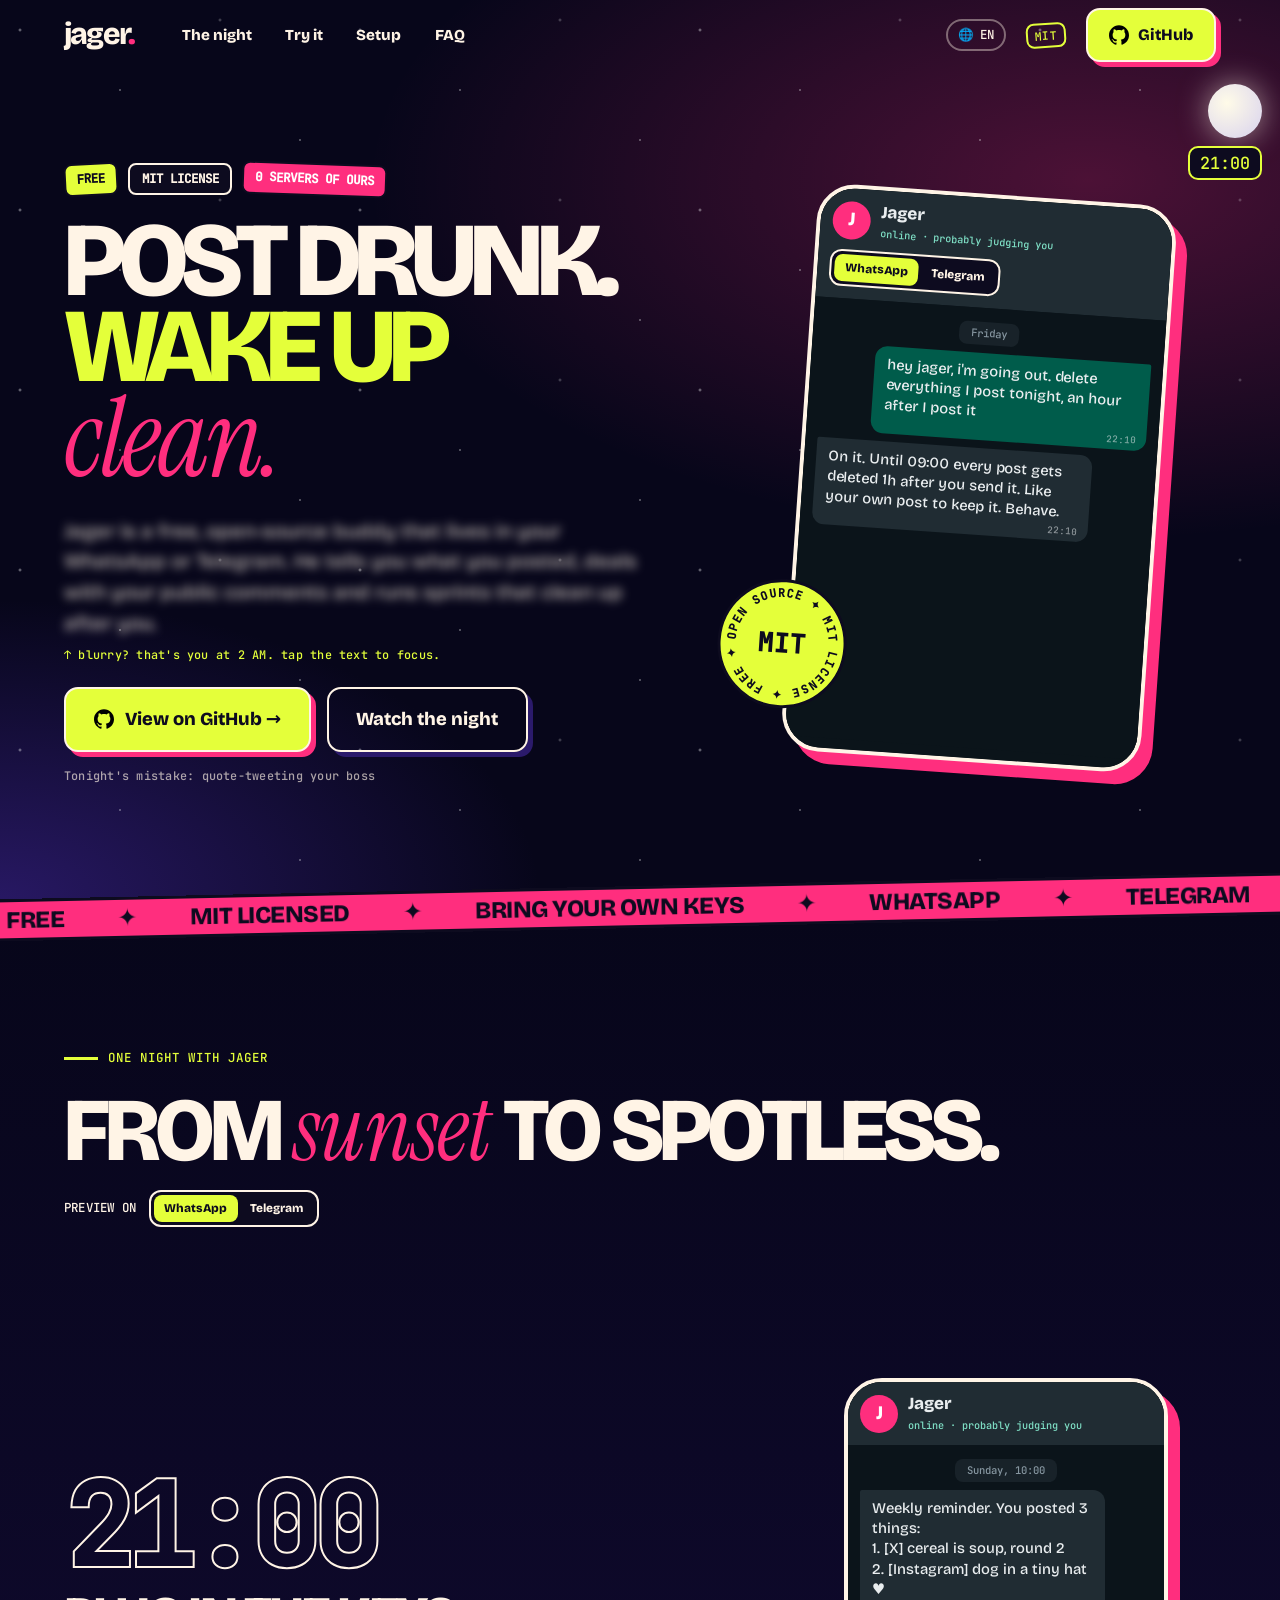
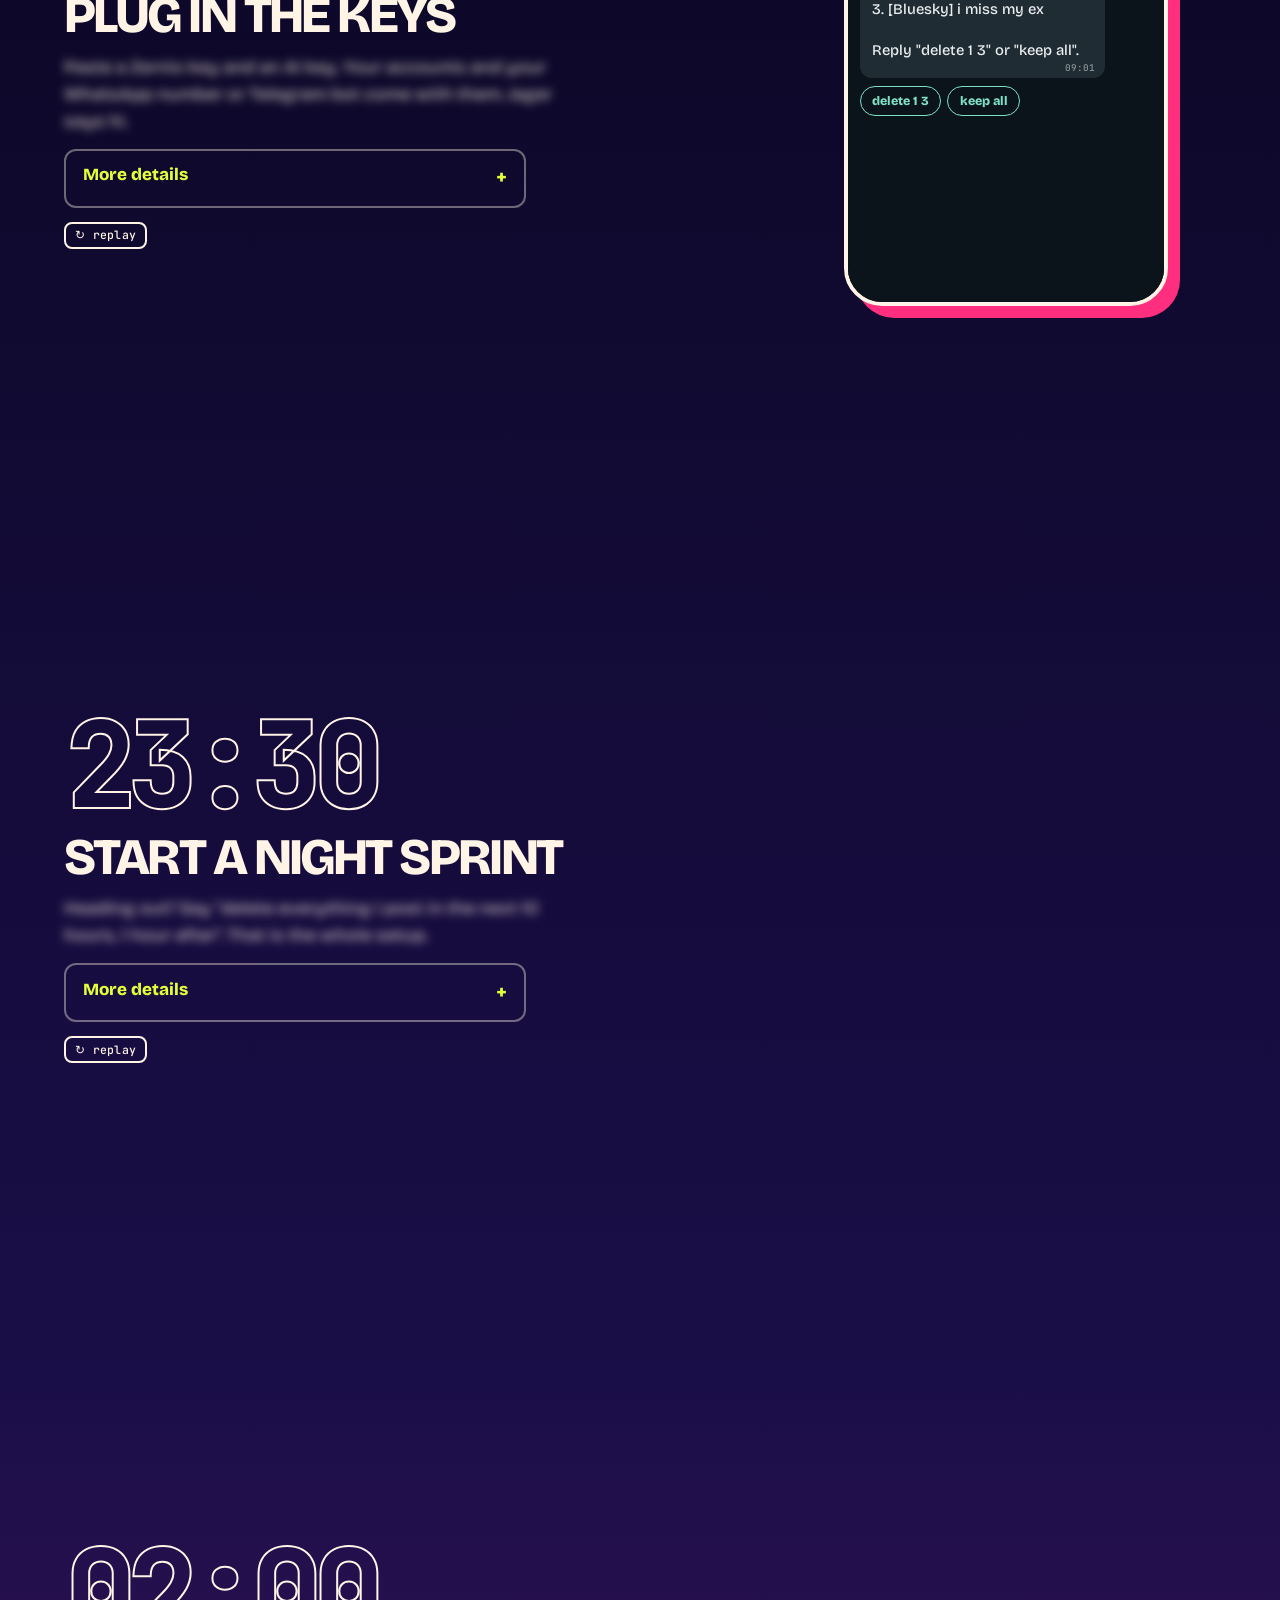
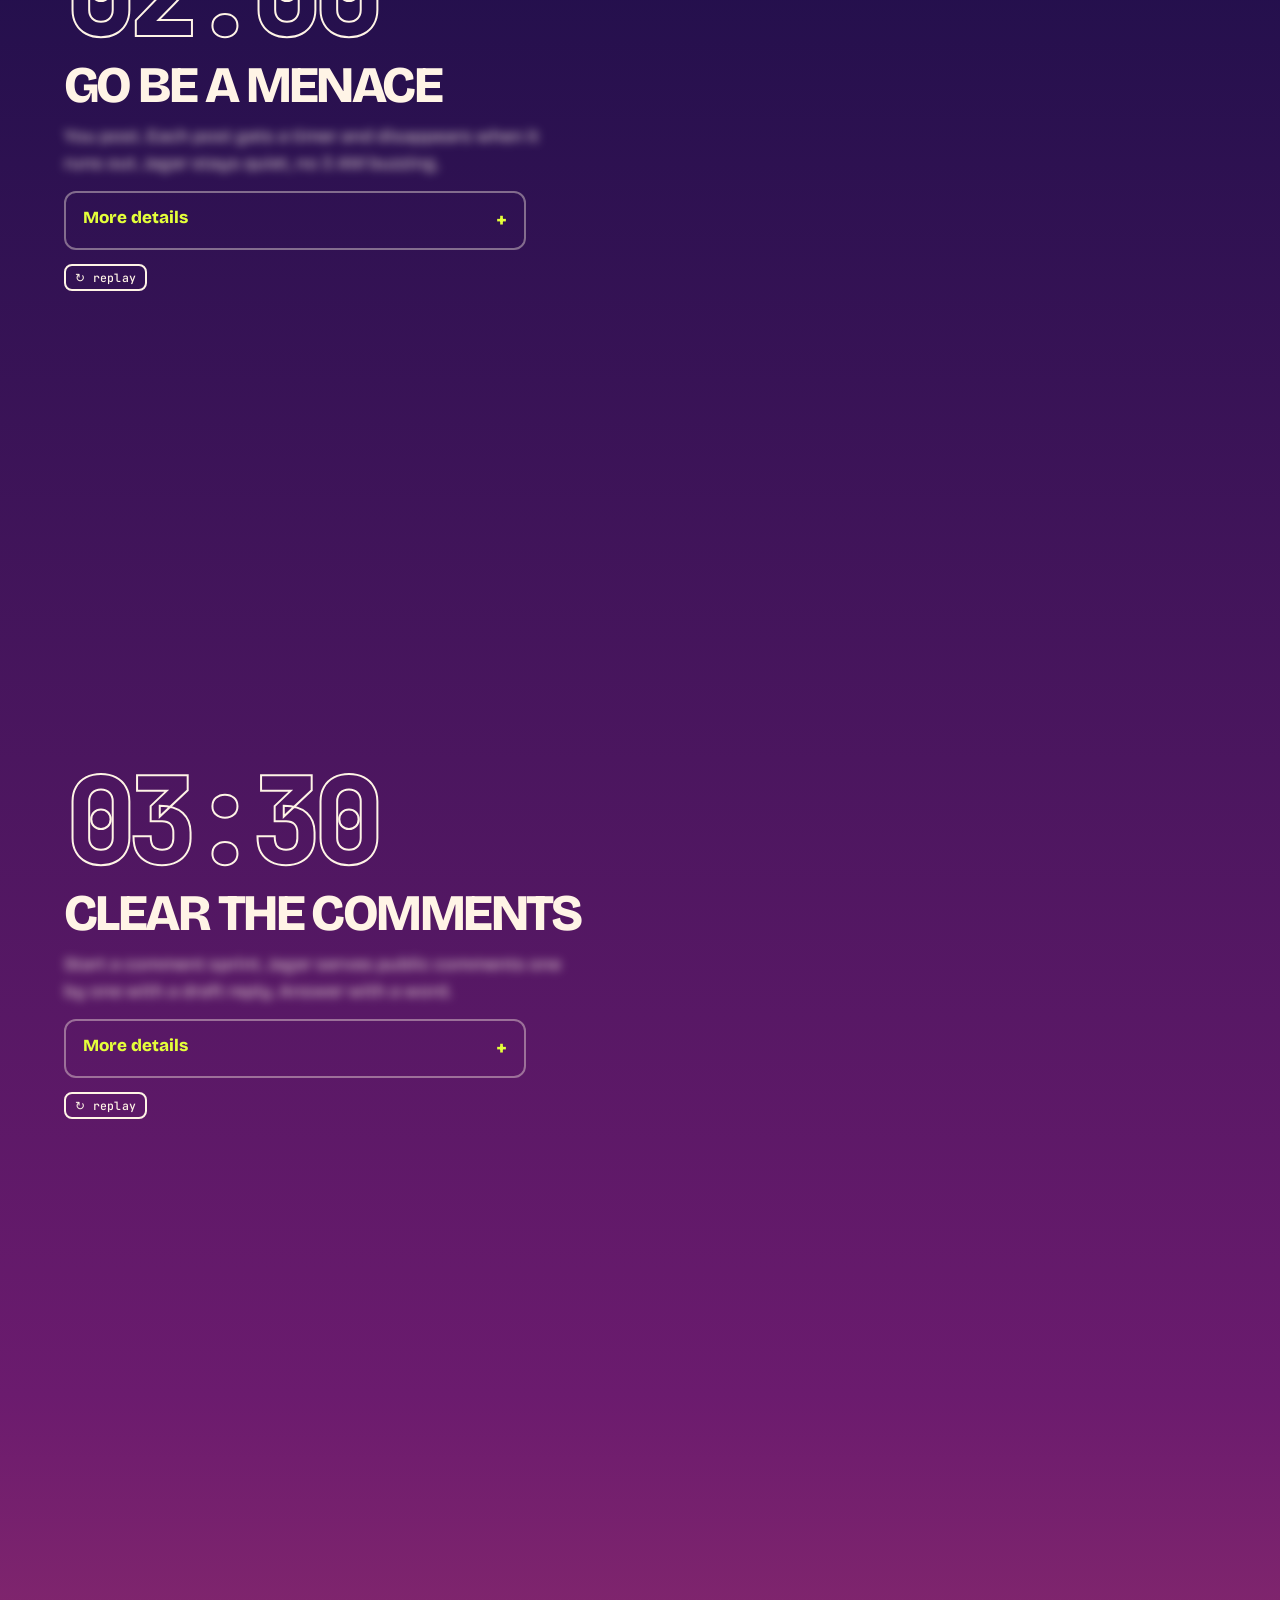
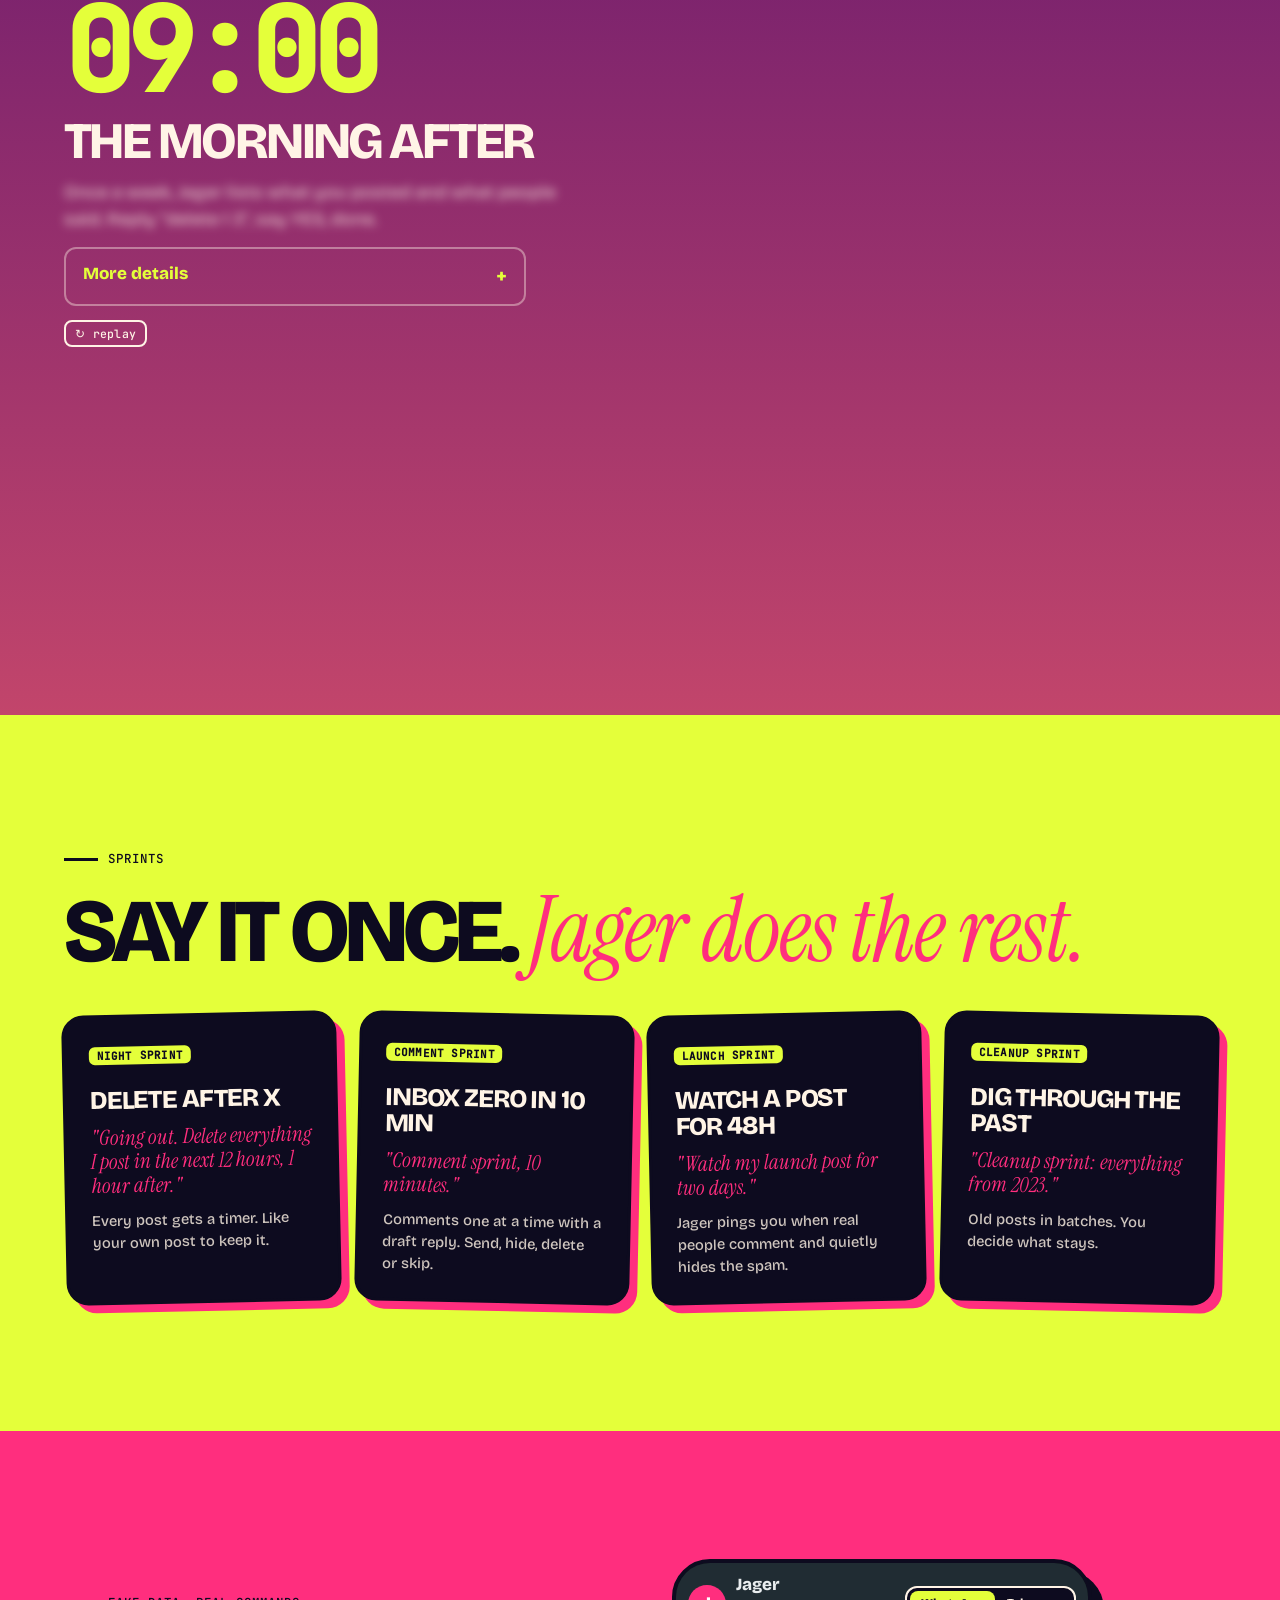
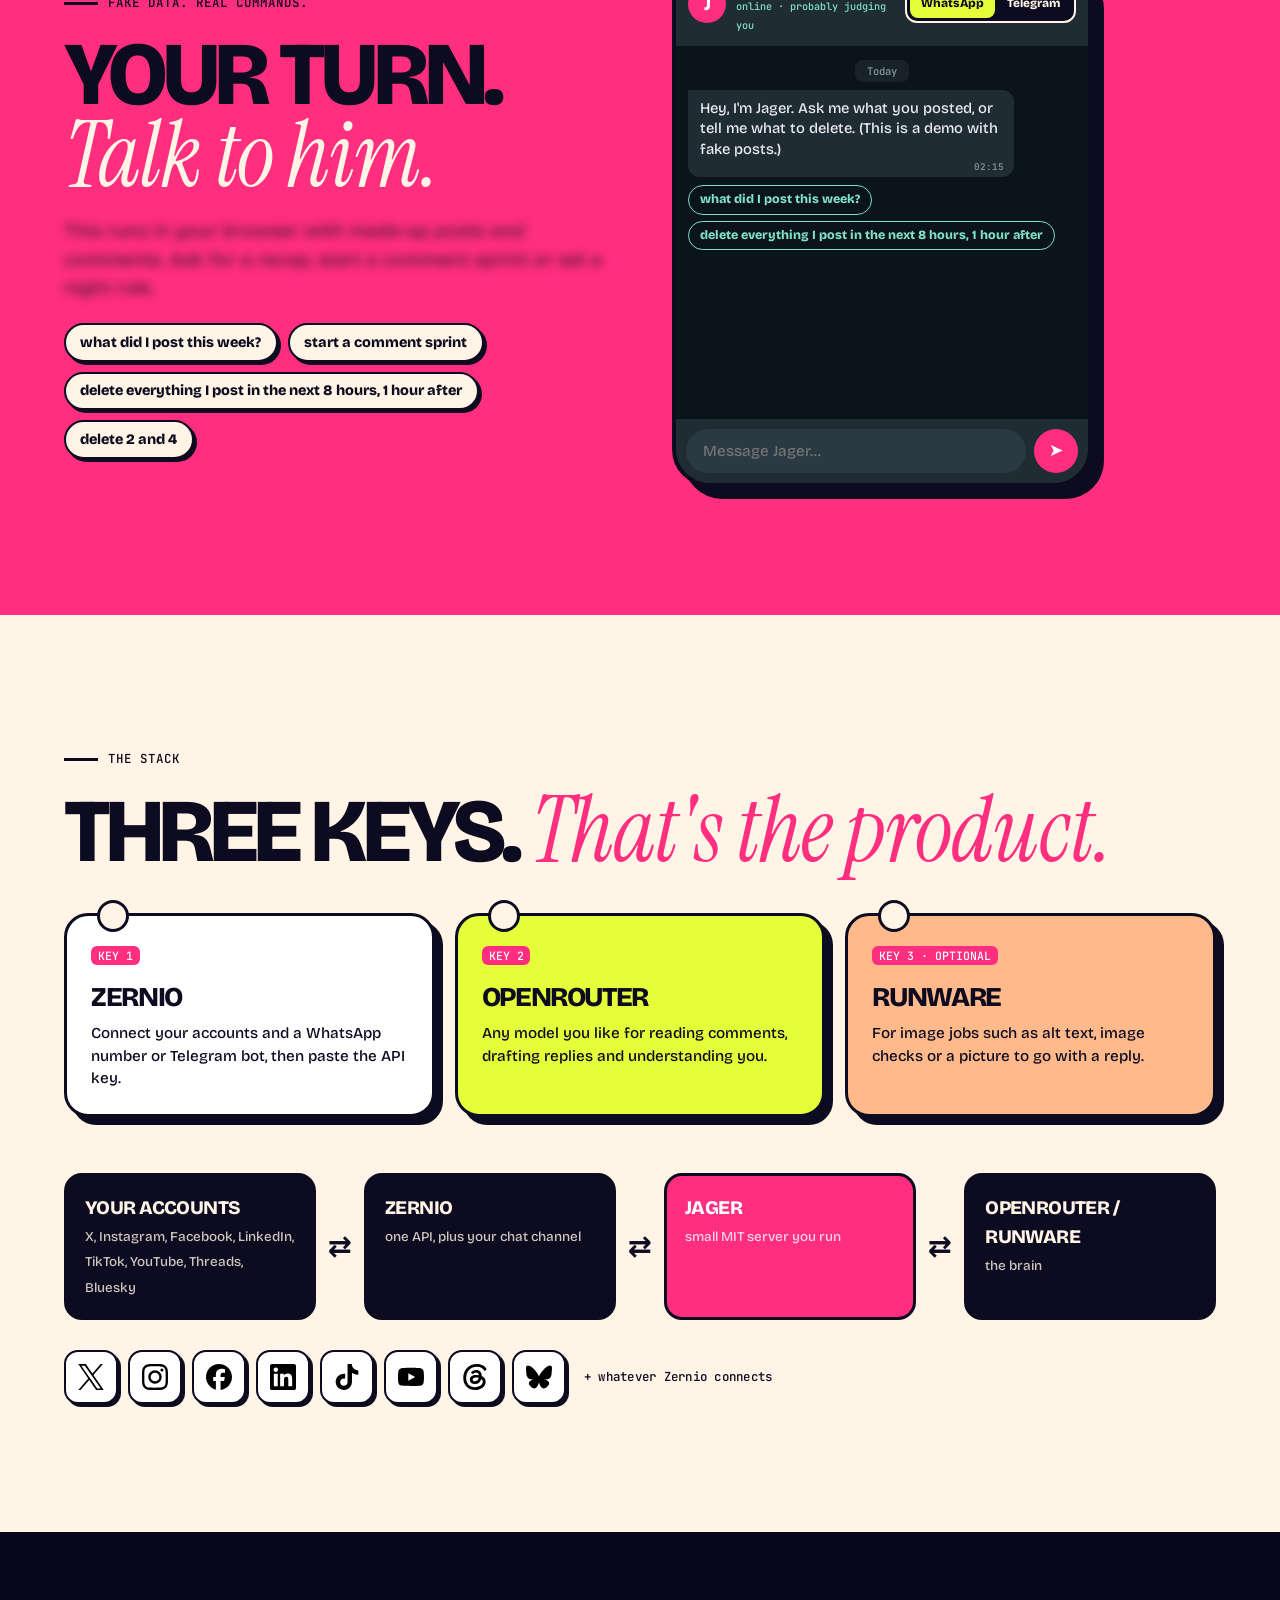
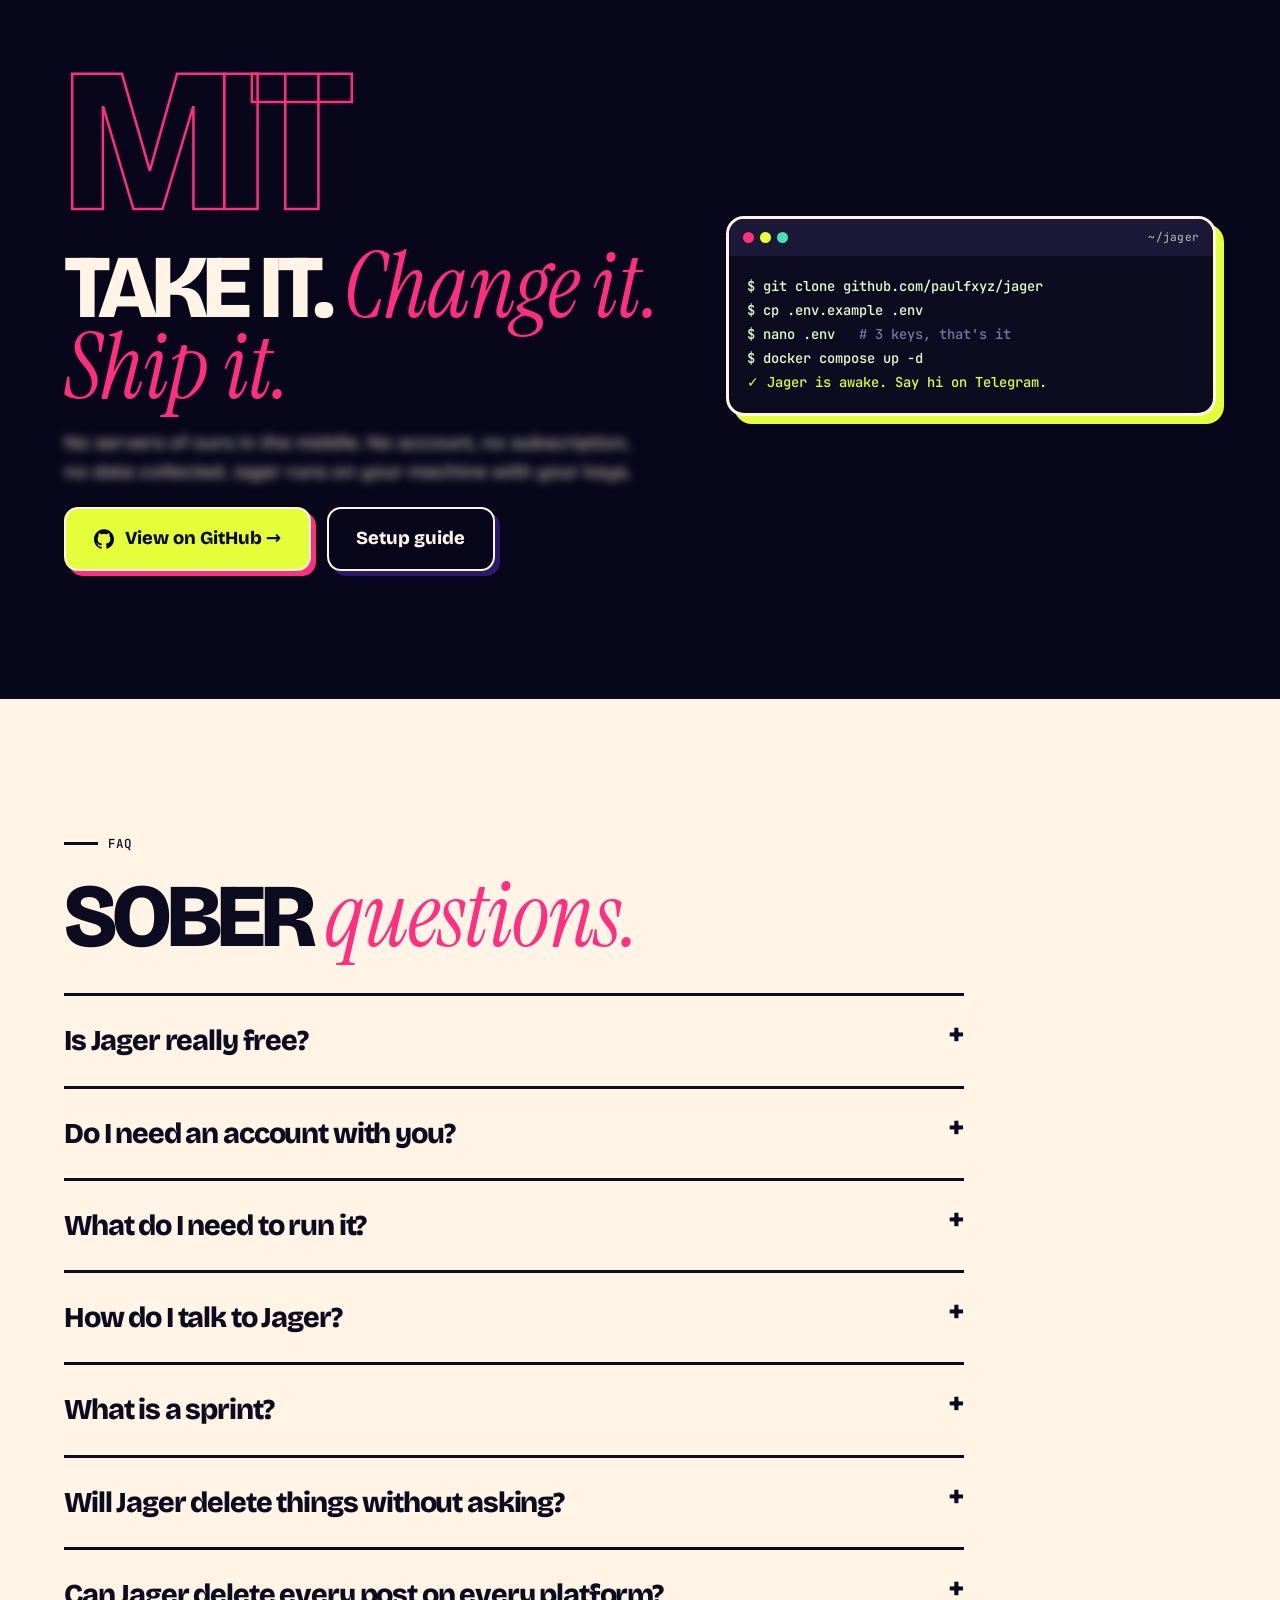
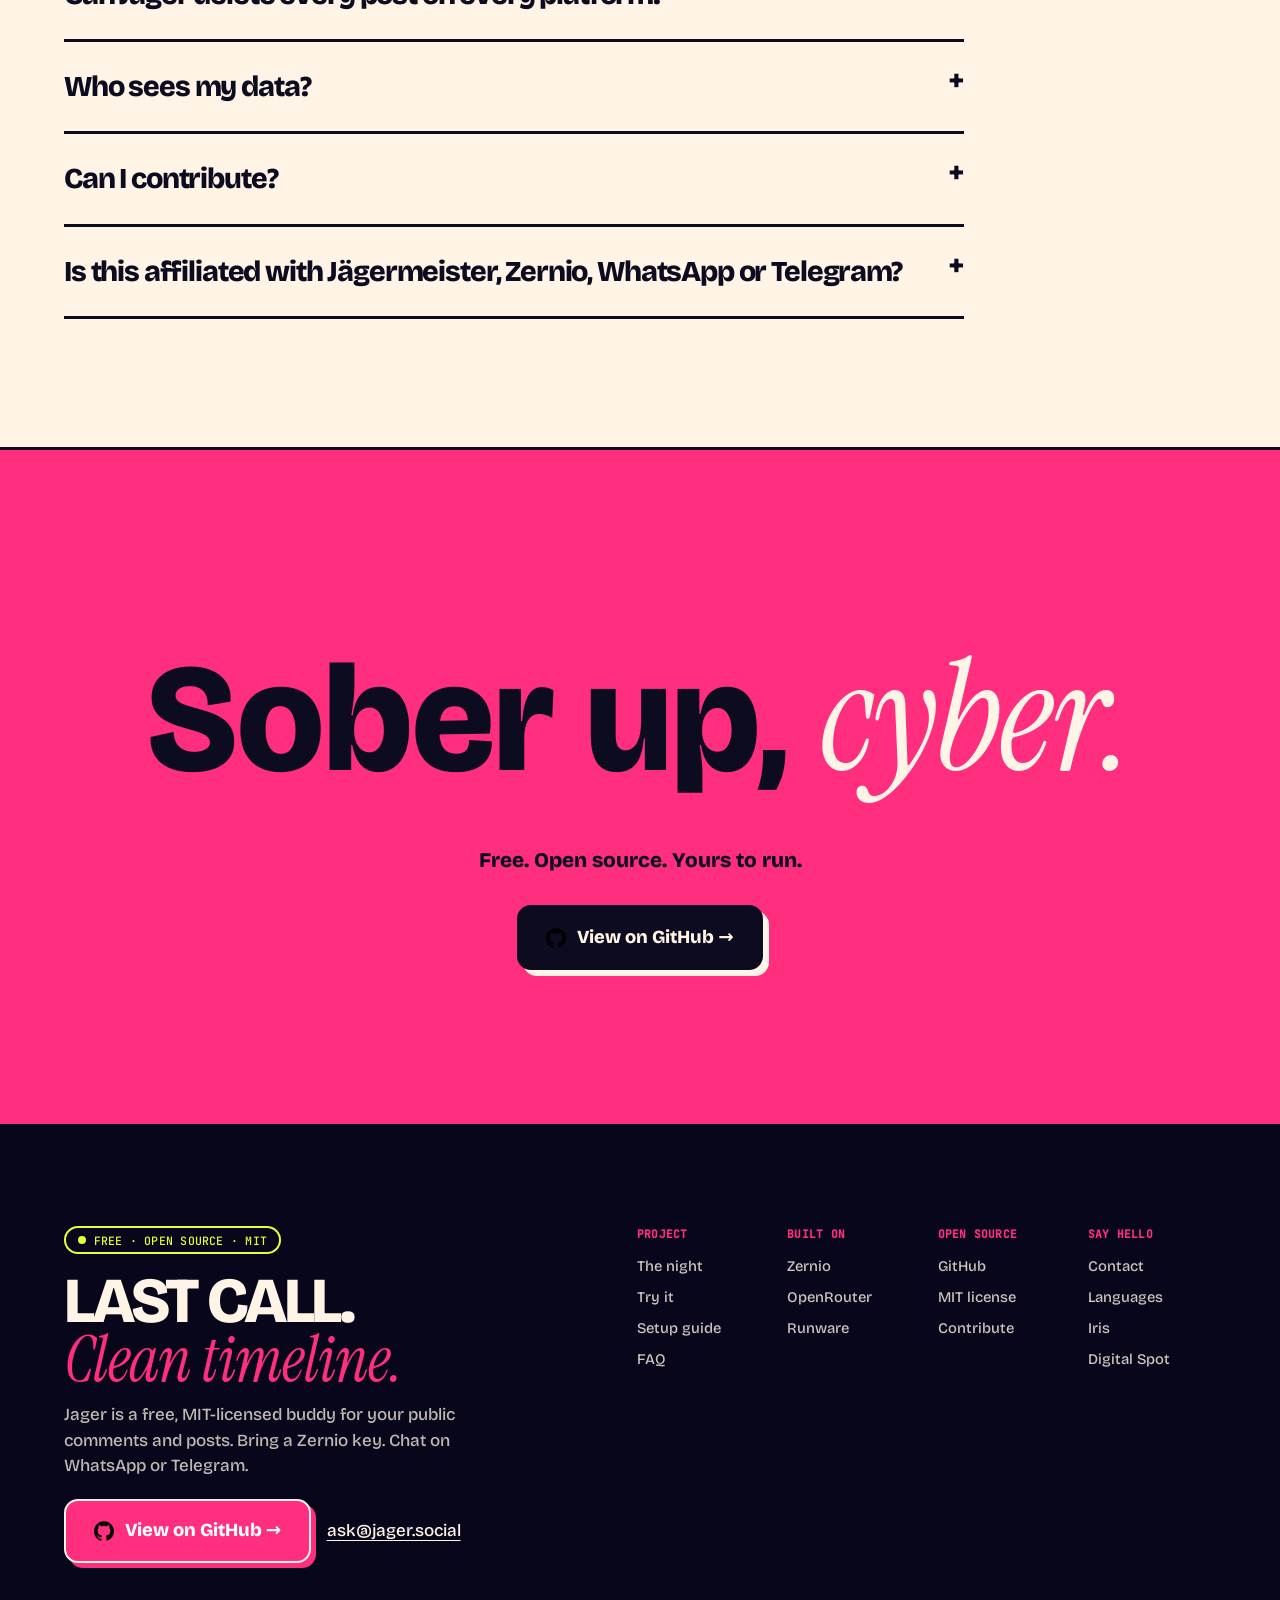
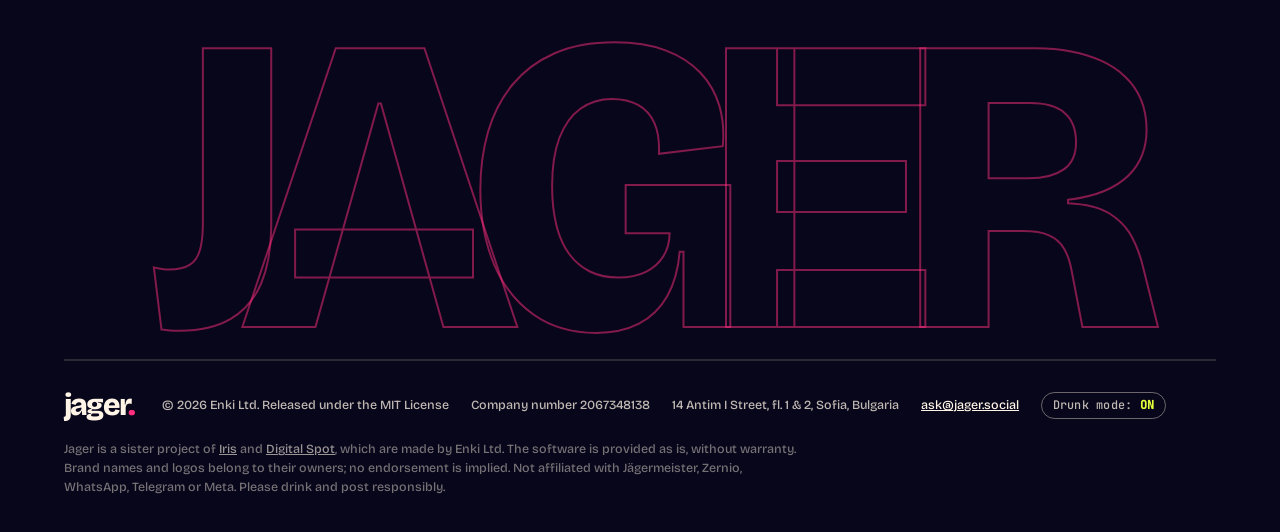
==== commit ff0b33fd: "Fix hero badge text overlap Co-authored-by: Perplexity <noreply@perplexity.ai>" ====
--- a/index.html
+++ b/index.html
@@ -18,7 +18,7 @@
 <p class="hint mono">↑ blurry? that's you at 2 AM. tap the text to focus.</p>
 <div class="cta-row"><a class="btn btn--lg" href="https://github.com/paulfxyz" rel="noopener"><img src="assets/icons/github.svg" alt="" width="20" height="20" style="filter:none"> View on GitHub →</a><a class="btn btn--ghost btn--lg" href="#night">Watch the night</a></div>
 <p class="micro mono">Tonight's mistake: <span id="rot" data-list="texting your ex|quote-tweeting your boss|rating a kebab shop one star|commenting “marry me” on a stranger's dog|a LinkedIn post about synergy at 3 AM">texting your ex</span></p></div>
-<div class="hero-phone"><svg class="badge" viewBox="0 0 130 130" aria-hidden="true"><circle cx="65" cy="65" r="63" fill="#e4ff3a" stroke="#0d0b1f" stroke-width="3"/><defs><path id="cp" d="M65,65 m-47,0 a47,47 0 1,1 94,0 a47,47 0 1,1 -94,0"/></defs><text><textPath href="#cp">OPEN SOURCE ✦ MIT LICENSE ✦ FREE FOREVER ✦</textPath></text><text x="65" y="74" text-anchor="middle" style="font-size:26px;letter-spacing:0">MIT</text></svg>
+<div class="hero-phone"><svg class="badge" viewBox="0 0 130 130" aria-hidden="true"><circle cx="65" cy="65" r="63" fill="#e4ff3a" stroke="#0d0b1f" stroke-width="3"/><defs><path id="cp" d="M65,65 m-47,0 a47,47 0 1,1 94,0 a47,47 0 1,1 -94,0"/></defs><text><textPath href="#cp" textLength="290" lengthAdjust="spacing">OPEN SOURCE ✦ MIT LICENSE ✦ FREE ✦</textPath></text><text x="65" y="74" text-anchor="middle" style="font-size:26px;letter-spacing:0">MIT</text></svg>
 <div class="phone"><div class="chat" id="heroChat" data-ch="whatsapp" data-auto="1"><div class="c-top"><span class="av">J</span><div class="c-who"><b>Jager</b><small class="c-sub">online · probably judging you</small></div><div class="c-tabs" role="tablist" aria-label="Channel"><button type="button" role="tab" data-ch="whatsapp" aria-selected="true">WhatsApp</button><button type="button" role="tab" data-ch="telegram" aria-selected="false">Telegram</button></div></div><div class="c-body" aria-live="polite"></div></div></div></div></div></section>
 <div class="tick" aria-hidden="true"><div class="tr"><div><span>Free</span><span>MIT licensed</span><span>Bring your own keys</span><span>WhatsApp</span><span>Telegram</span><span>Weekly sprints</span><span>No signup</span><span>Open source</span></div><div><span>Free</span><span>MIT licensed</span><span>Bring your own keys</span><span>WhatsApp</span><span>Telegram</span><span>Weekly sprints</span><span>No signup</span><span>Open source</span></div><div><span>Free</span><span>MIT licensed</span><span>Bring your own keys</span><span>WhatsApp</span><span>Telegram</span><span>Weekly sprints</span><span>No signup</span><span>Open source</span></div><div><span>Free</span><span>MIT licensed</span><span>Bring your own keys</span><span>WhatsApp</span><span>Telegram</span><span>Weekly sprints</span><span>No signup</span><span>Open source</span></div></div></div>
 <section class="sec story-sec on-dark" id="night"><div class="wrap">
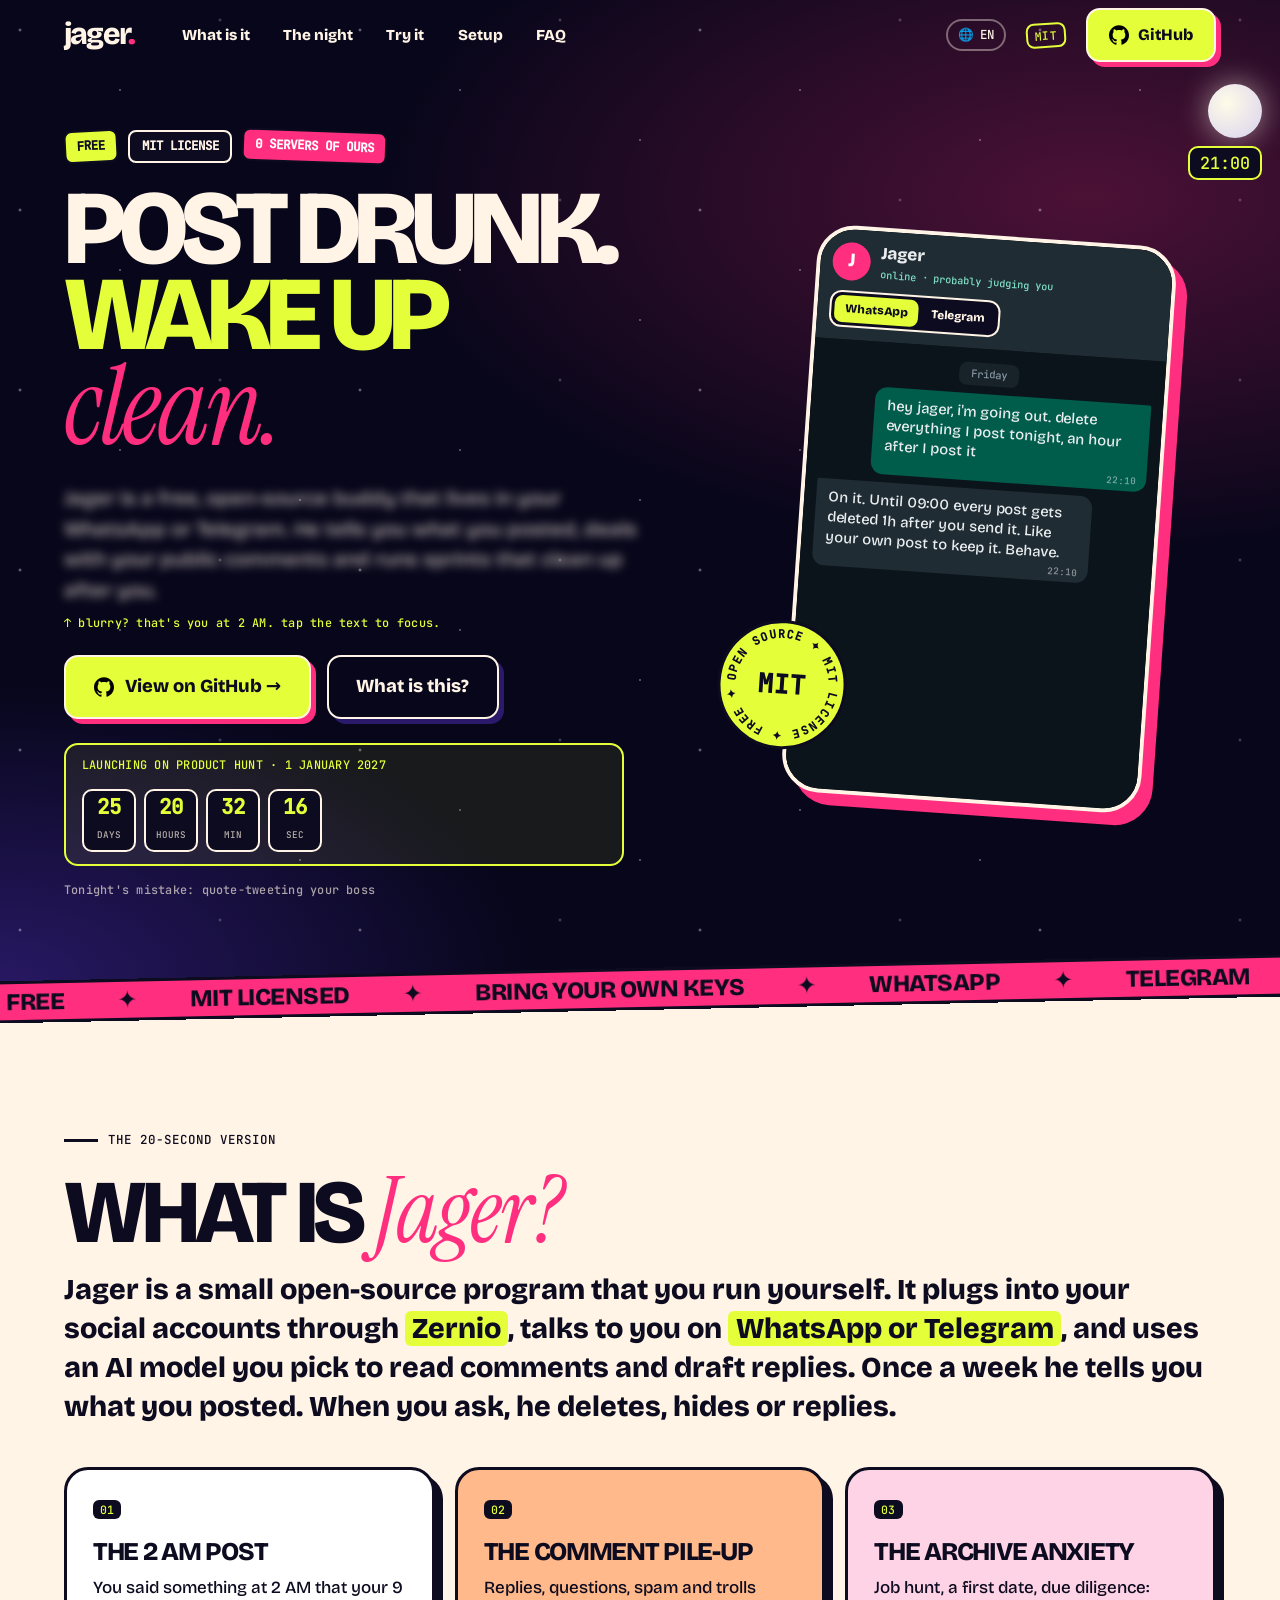
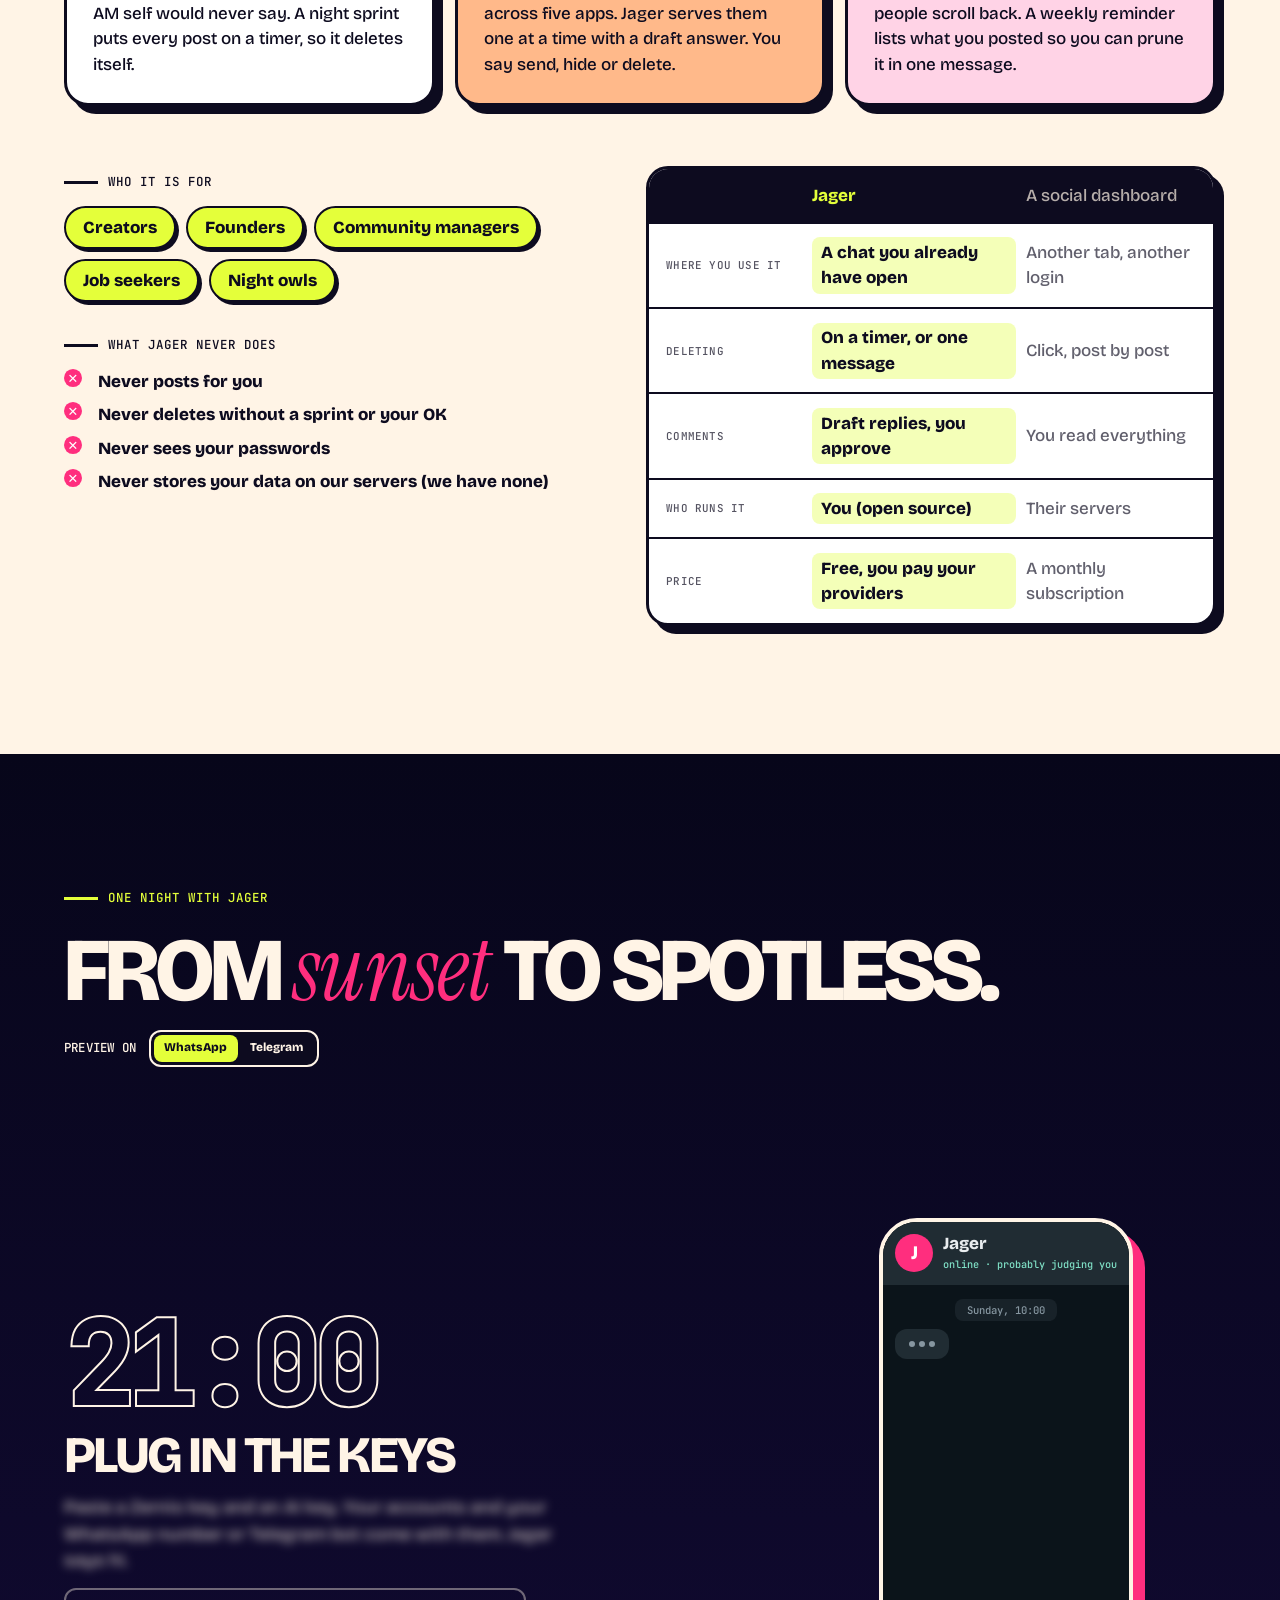
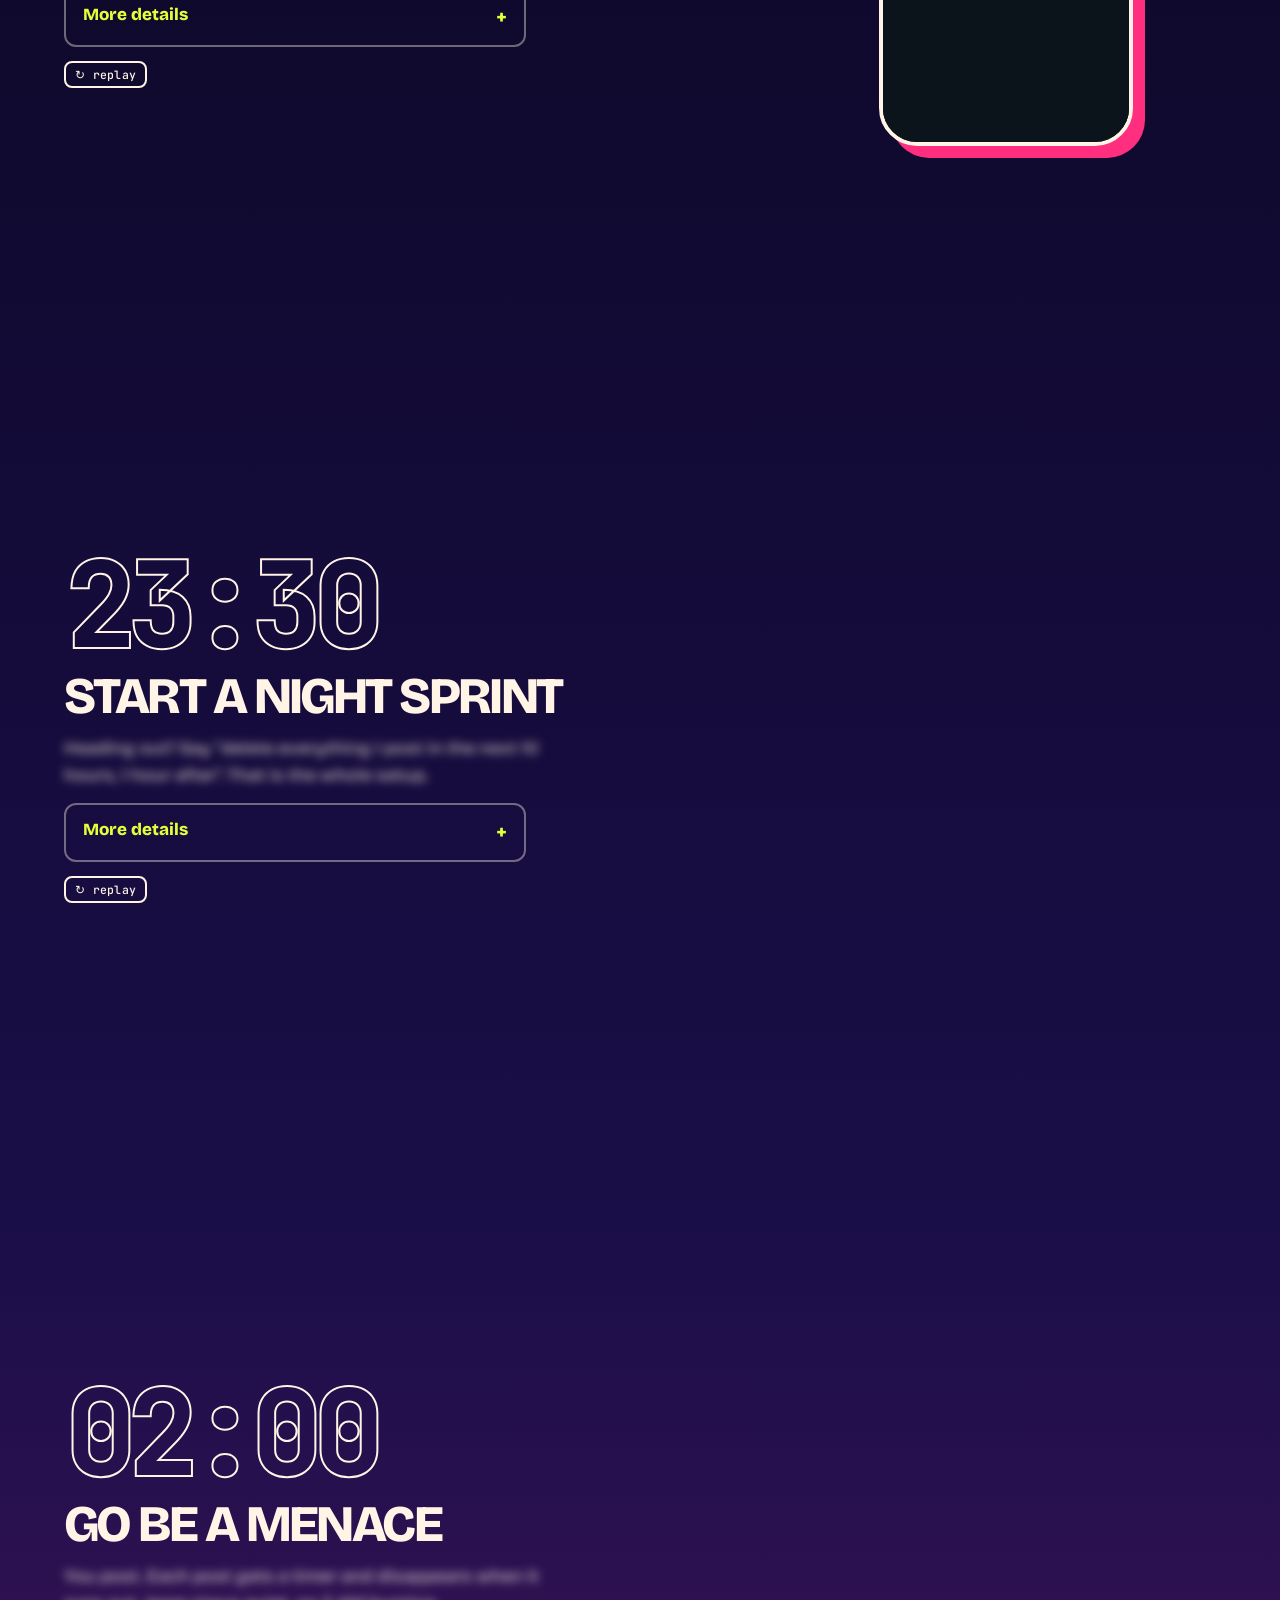
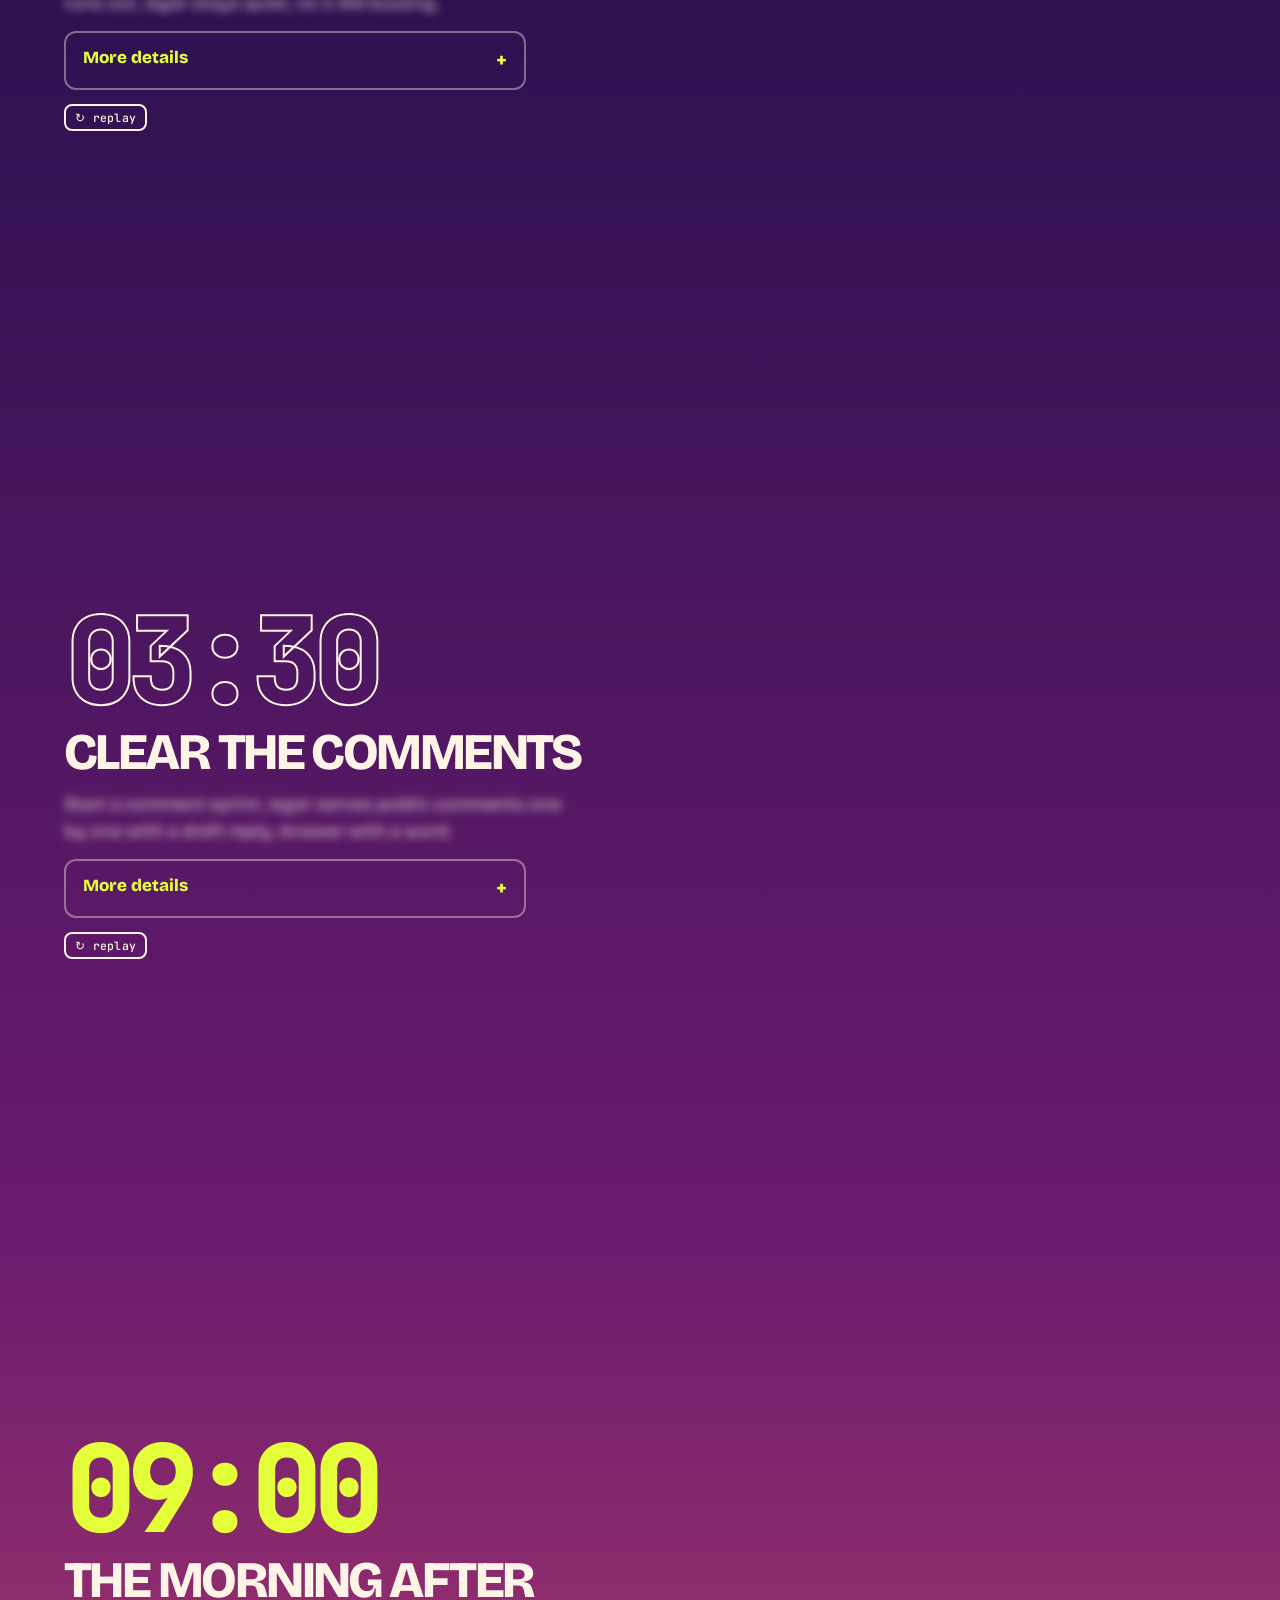
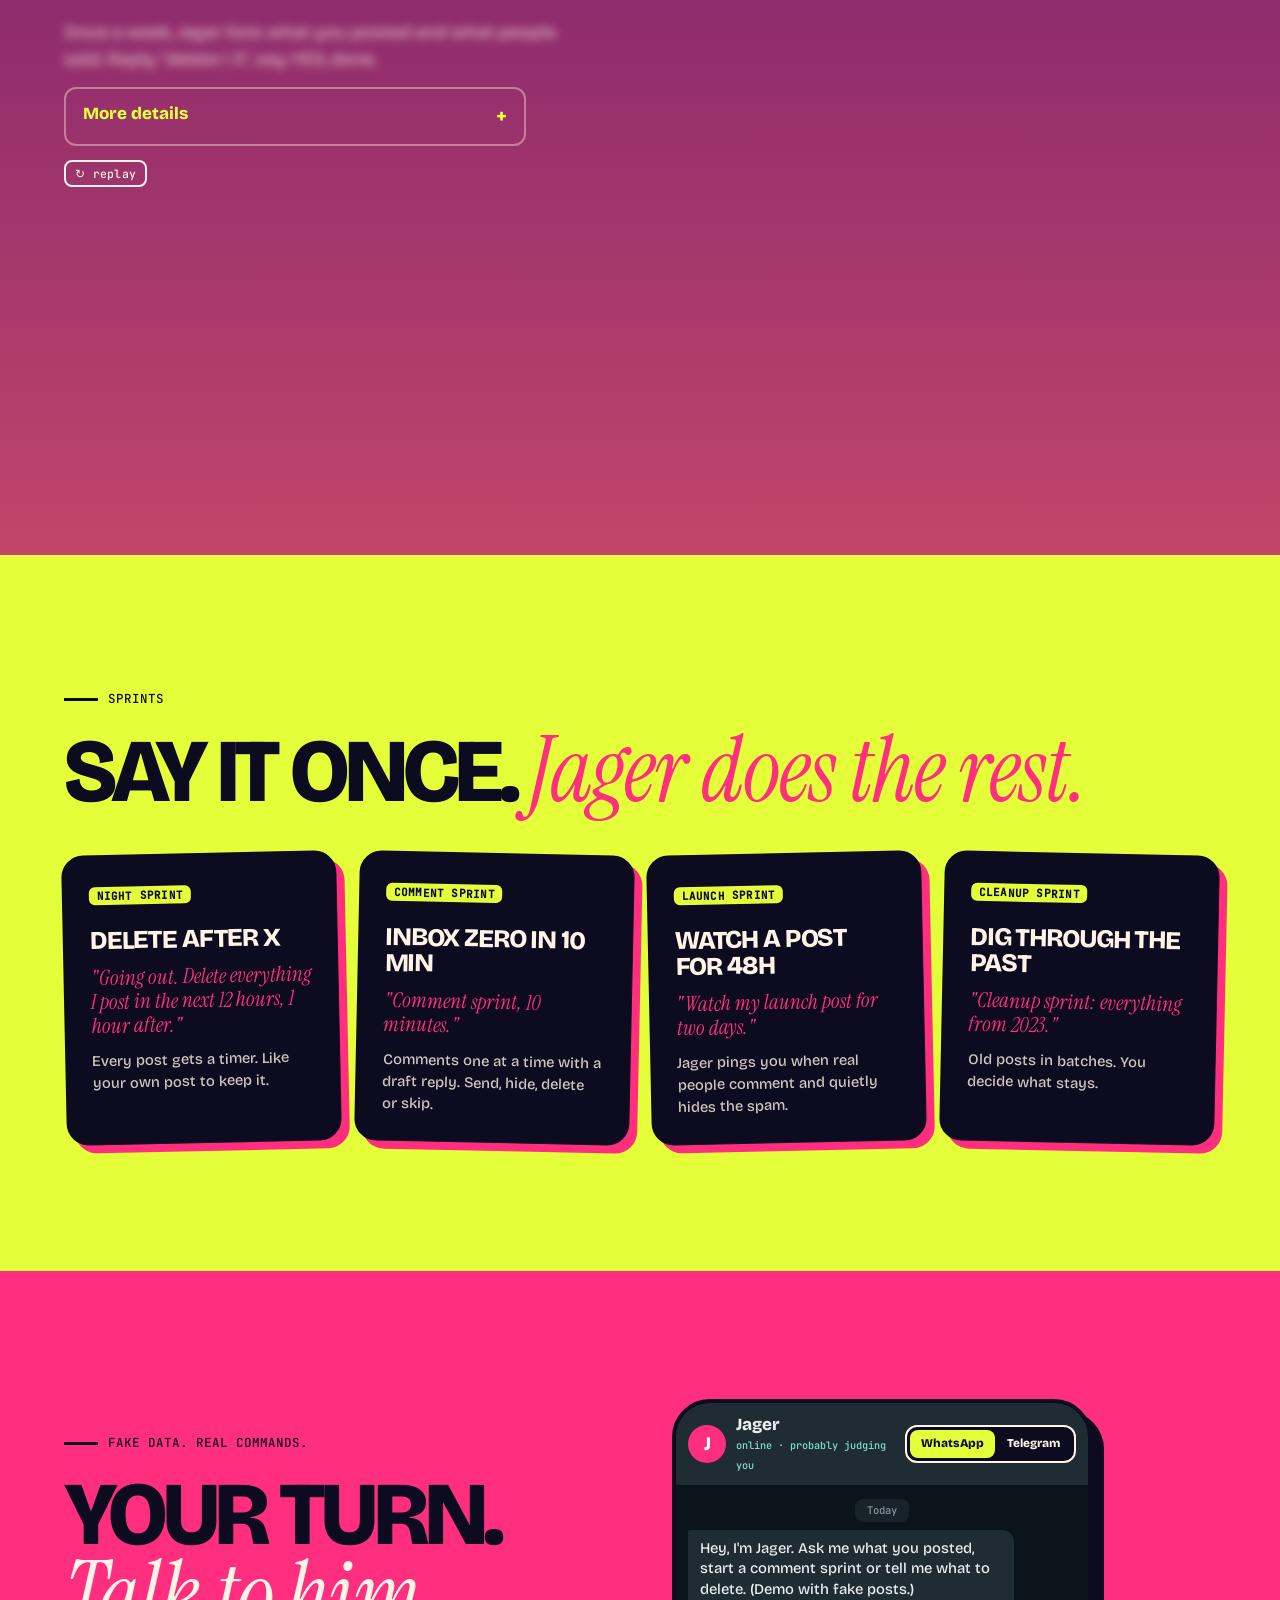
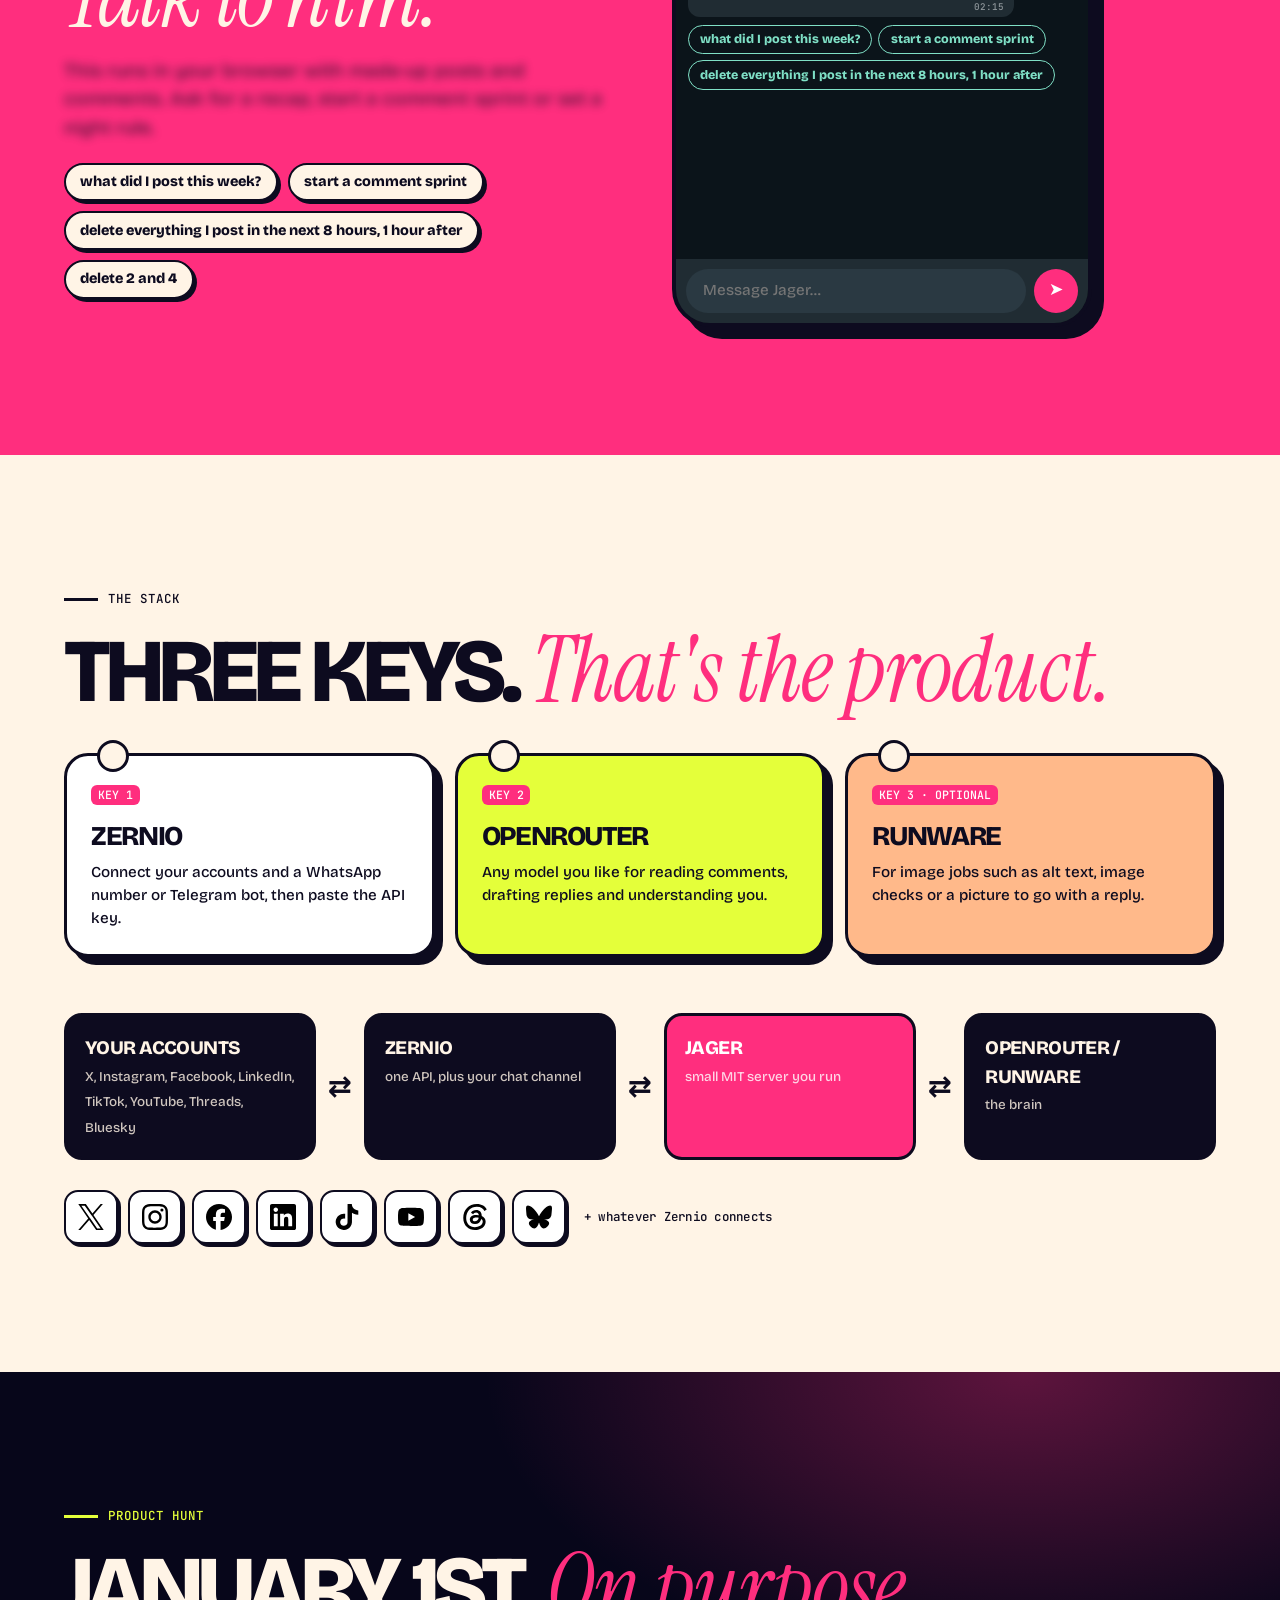
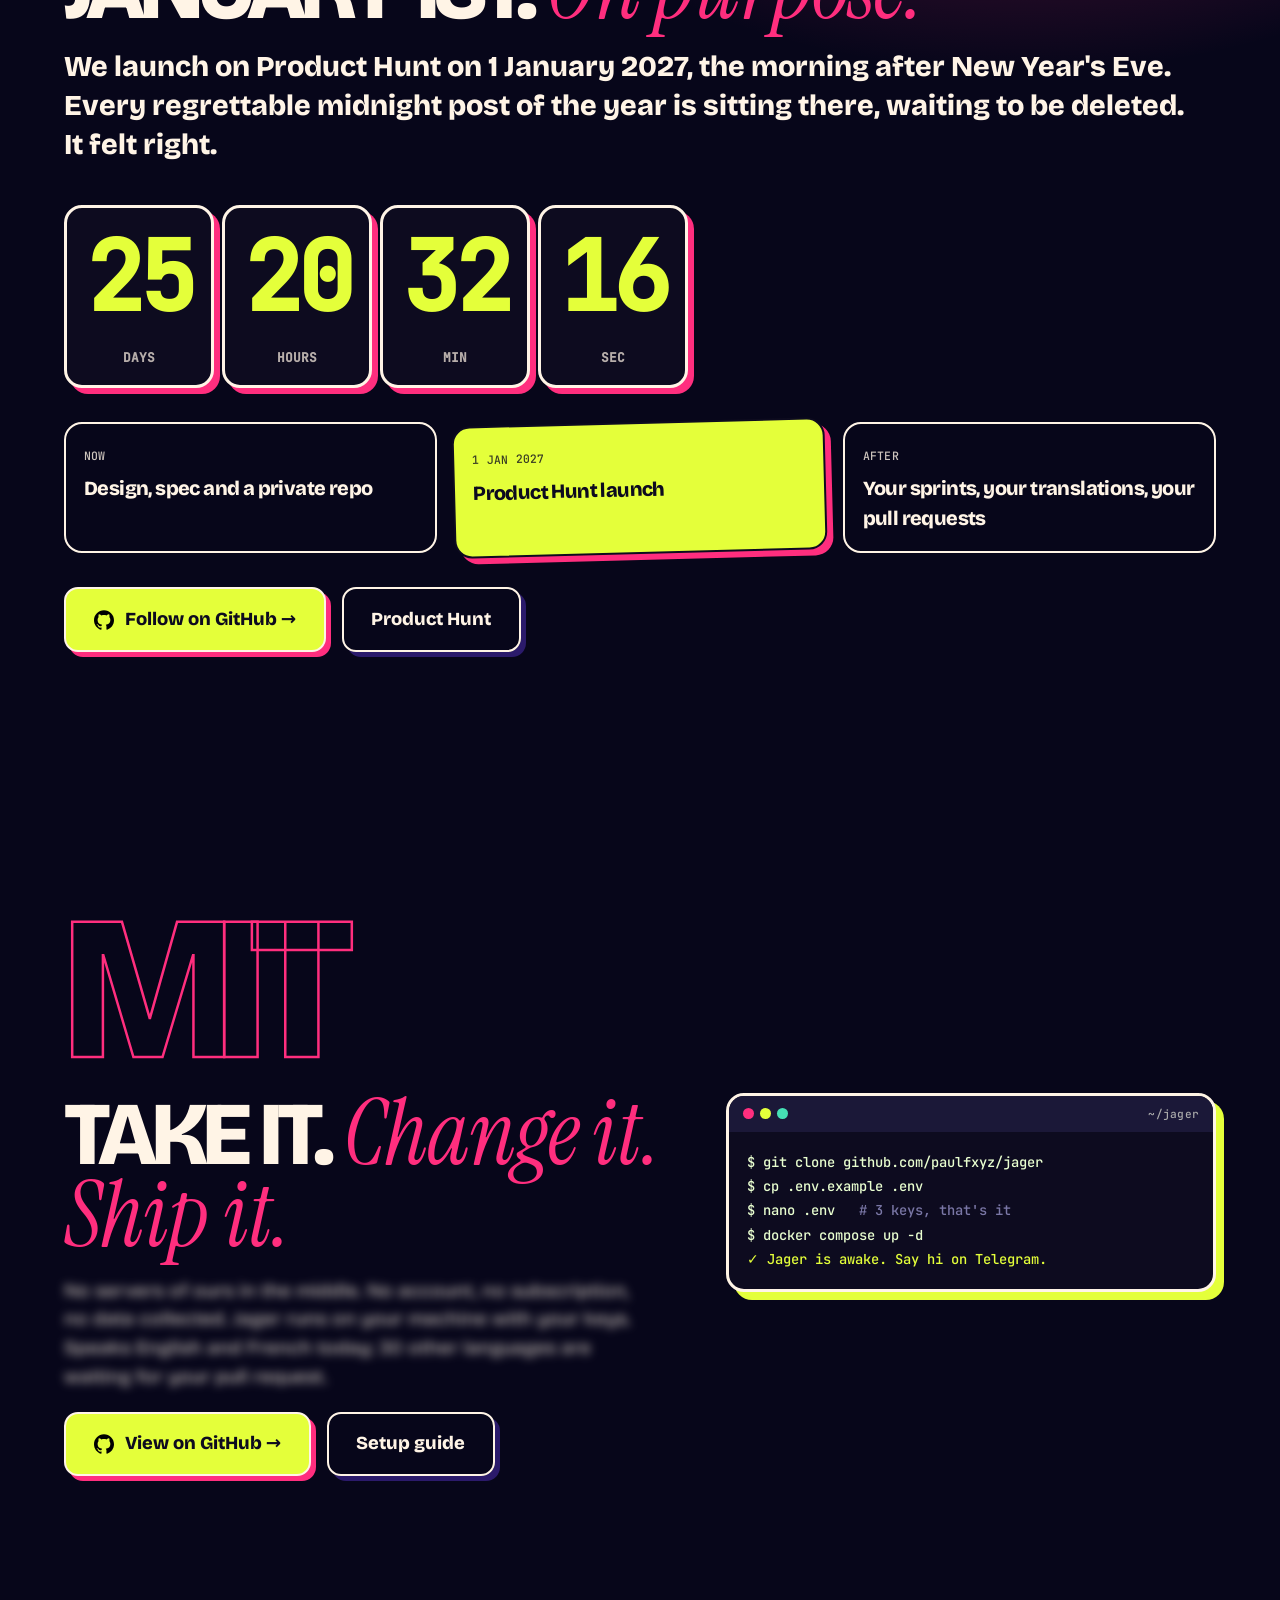
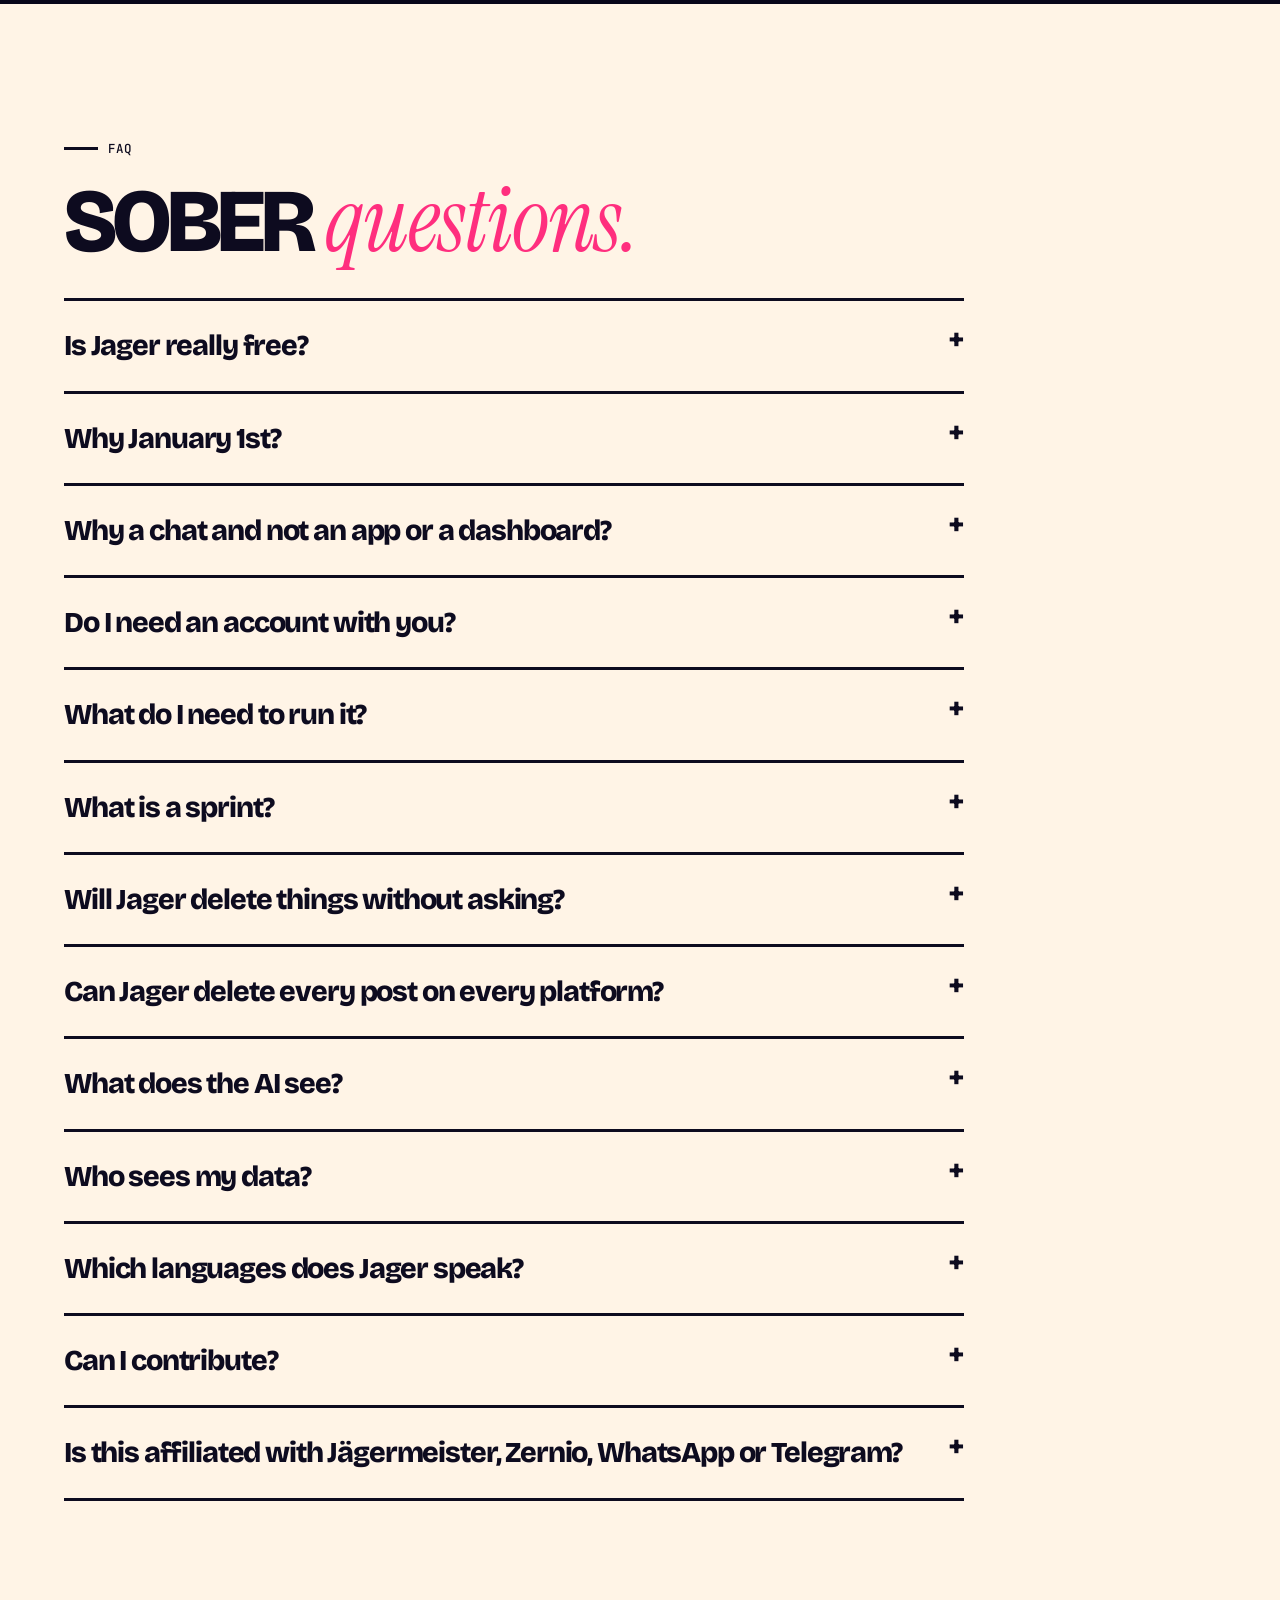
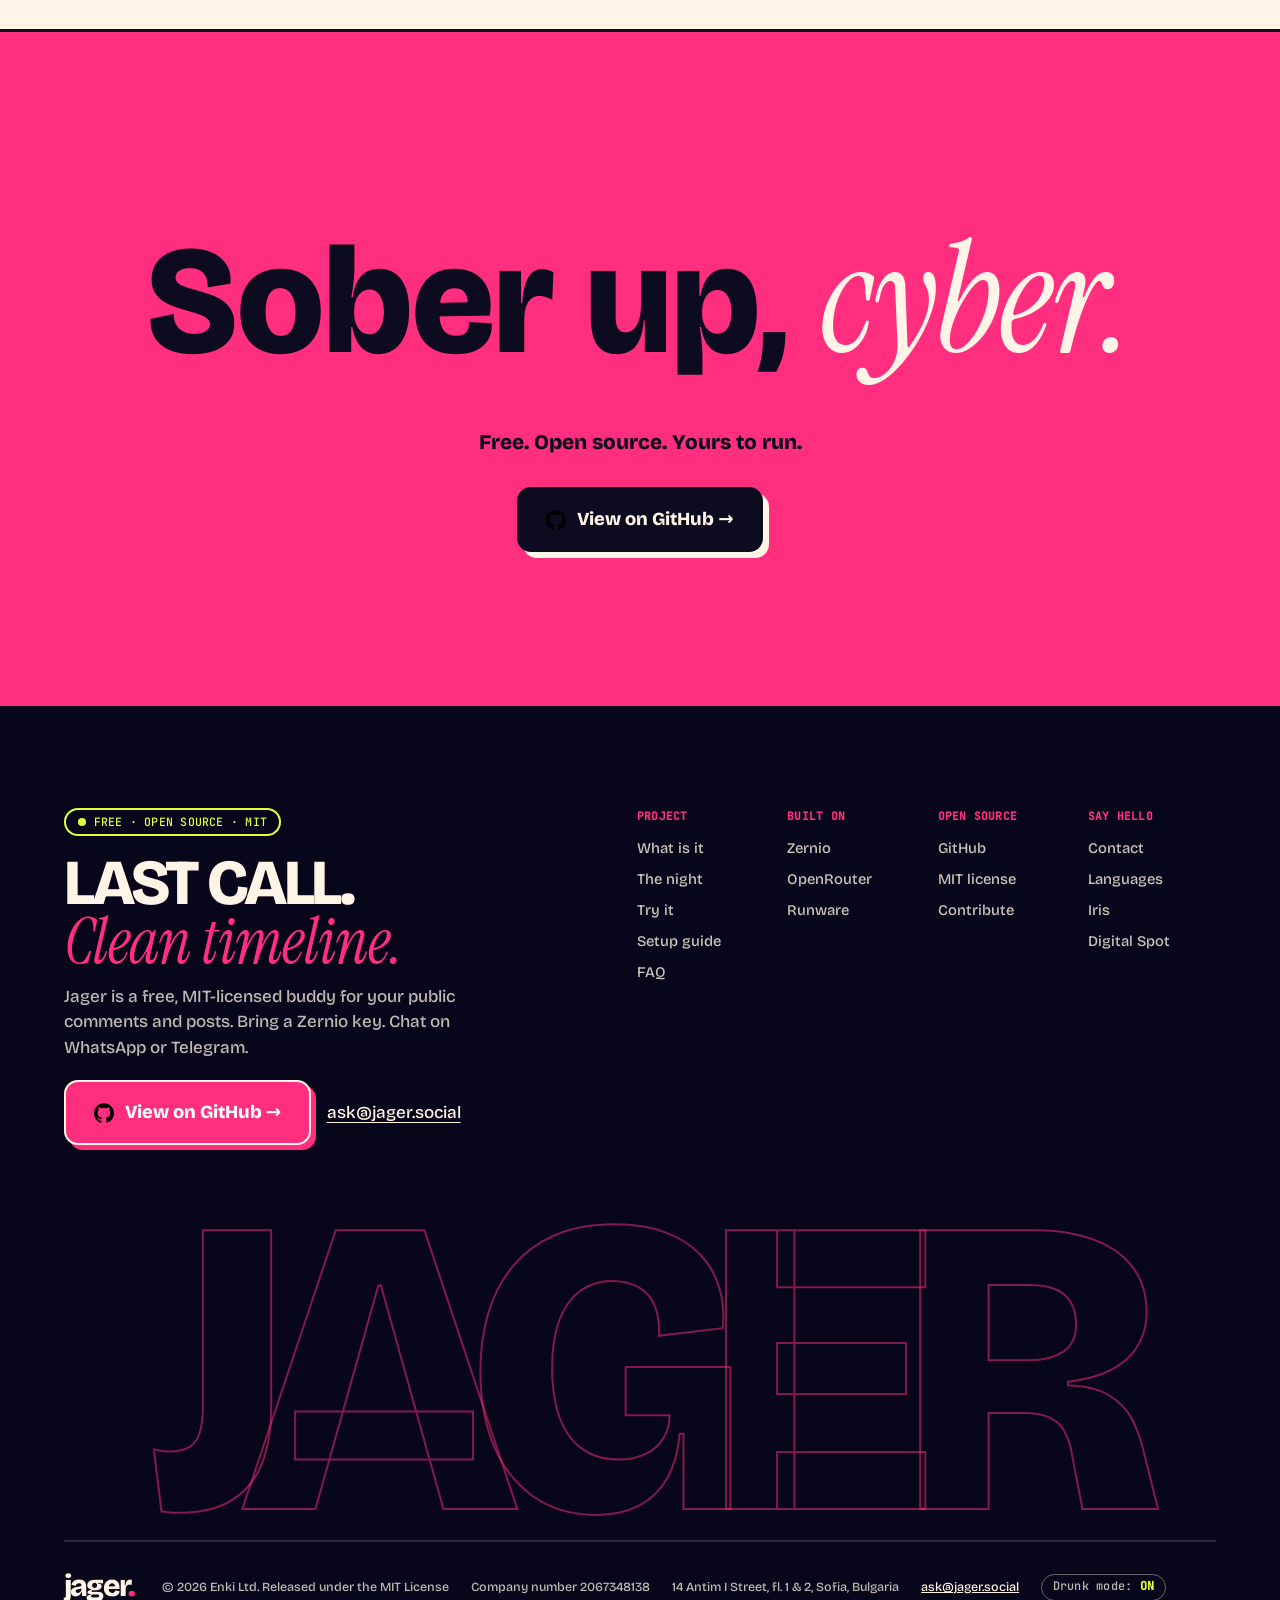
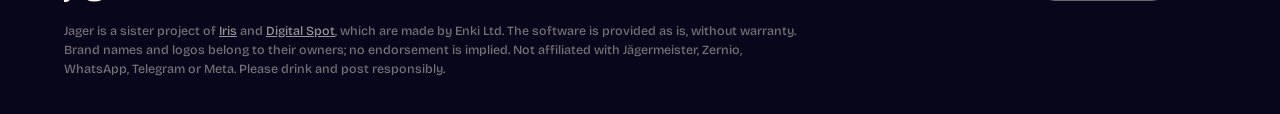
==== commit c125343d: "v7: EN/FR, more context, Product Hunt countdown, language selector Co-authored-by: Perplexity <norep" ====
--- a/index.html
+++ b/index.html
@@ -1,32 +1,42 @@
 <!doctype html><html lang="en"><head><meta charset="utf-8"><meta name="viewport" content="width=device-width,initial-scale=1">
-<title>Jager — the free, open-source buddy for your public comments</title><meta name="description" content="Jager is a free, MIT-licensed buddy on WhatsApp or Telegram. Bring a Zernio key and an AI key. He handles your public comments, sends weekly reminders and runs sprints that clean up after you."><meta name="theme-color" content="#07061a">
-<link rel="canonical" href="https://jager.social/"><link rel="icon" href="favicon.svg" type="image/svg+xml">
-<meta property="og:type" content="website"><meta property="og:site_name" content="Jager"><meta property="og:title" content="Jager — the free, open-source buddy for your public comments"><meta property="og:description" content="Jager is a free, MIT-licensed buddy on WhatsApp or Telegram. Bring a Zernio key and an AI key. He handles your public comments, sends weekly reminders and runs sprints that clean up after you."><meta property="og:image" content="https://jager.social/og.png"><meta name="twitter:card" content="summary_large_image">
+<title>Jager — the free, open-source buddy for your public comments</title><meta name="description" content="Jager is a free, MIT-licensed buddy on WhatsApp or Telegram. Bring a Zernio key and an AI key. He handles your public comments, sends weekly reminders and runs sprints that clean up after you. Launching on Product Hunt on January 1st."><meta name="theme-color" content="#07061a">
+<link rel="canonical" href="https://jager.social/"><link rel="alternate" hreflang="en" href="https://jager.social/"><link rel="alternate" hreflang="fr" href="https://jager.social/fr/"><link rel="alternate" hreflang="x-default" href="https://jager.social/"><link rel="icon" href="favicon.svg" type="image/svg+xml">
+<meta property="og:type" content="website"><meta property="og:site_name" content="Jager"><meta property="og:title" content="Jager — the free, open-source buddy for your public comments"><meta property="og:description" content="Jager is a free, MIT-licensed buddy on WhatsApp or Telegram. Bring a Zernio key and an AI key. He handles your public comments, sends weekly reminders and runs sprints that clean up after you. Launching on Product Hunt on January 1st."><meta property="og:image" content="https://jager.social/og.png"><meta name="twitter:card" content="summary_large_image">
 <link rel="preload" href="assets/fonts/BricolageGrotesque-800-normal.woff2" as="font" type="font/woff2" crossorigin>
 <link rel="stylesheet" href="fonts.css"><link rel="stylesheet" href="night.css"></head>
-<body class="on-dark"><script>document.documentElement.classList.add('js')</script><div class="prog" id="prog"></div>
+<body class="on-dark"><script>document.documentElement.classList.add('js');try{if(document.cookie.indexOf('jagerDrunk=off')>-1)document.documentElement.classList.add('no-drunk')}catch(e){}</script><div class="prog" id="prog"></div>
 <div class="hud" aria-hidden="true"><div class="orb" id="orb"></div><div class="clock" id="clock">21:00</div></div>
-<header class="nav" id="nav"><div class="wrap in"><a class="logo" href="index.html" aria-label="Jager home">jager<i>.</i></a>
-<ul id="menu"><li><a href="index.html#night">The night</a></li><li><a href="index.html#try">Try it</a></li><li><a href="setup.html">Setup</a></li><li><a href="index.html#faq">FAQ</a></li><li class="only-m"><a href="https://github.com/paulfxyz" rel="noopener">GitHub</a></li></ul>
-<div class="lang"><button class="lang-btn" id="langBtn" type="button" aria-haspopup="listbox" aria-expanded="false" aria-label="Choose language">🌐 <span>EN</span></button><ul class="lang-list" id="langList" role="listbox" hidden><li><button type="button" role="option" data-lang="English" aria-selected="true">English</button></li><li><button type="button" role="option" data-lang="中文 (Mandarin)">中文 (Mandarin)</button></li><li><button type="button" role="option" data-lang="हिन्दी">हिन्दी</button></li><li><button type="button" role="option" data-lang="Español">Español</button></li><li><button type="button" role="option" data-lang="Français">Français</button></li><li><button type="button" role="option" data-lang="العربية">العربية</button></li><li><button type="button" role="option" data-lang="বাংলা">বাংলা</button></li><li><button type="button" role="option" data-lang="Português">Português</button></li><li><button type="button" role="option" data-lang="Русский">Русский</button></li><li><button type="button" role="option" data-lang="اردو">اردو</button></li><li><button type="button" role="option" data-lang="Bahasa Indonesia">Bahasa Indonesia</button></li><li><button type="button" role="option" data-lang="Deutsch">Deutsch</button></li><li><button type="button" role="option" data-lang="日本語">日本語</button></li><li><button type="button" role="option" data-lang="Naijá (Pidgin)">Naijá (Pidgin)</button></li><li><button type="button" role="option" data-lang="मराठी">मराठी</button></li><li><button type="button" role="option" data-lang="తెలుగు">తెలుగు</button></li><li><button type="button" role="option" data-lang="Türkçe">Türkçe</button></li><li><button type="button" role="option" data-lang="தமிழ்">தமிழ்</button></li><li><button type="button" role="option" data-lang="Tiếng Việt">Tiếng Việt</button></li><li><button type="button" role="option" data-lang="한국어">한국어</button></li><li><button type="button" role="option" data-lang="Italiano">Italiano</button></li><li><button type="button" role="option" data-lang="ไทย">ไทย</button></li><li><button type="button" role="option" data-lang="ગુજરાતી">ગુજરાતી</button></li><li><button type="button" role="option" data-lang="فارسی">فارسی</button></li><li><button type="button" role="option" data-lang="Polski">Polski</button></li><li><button type="button" role="option" data-lang="Українська">Українська</button></li><li><button type="button" role="option" data-lang="Kiswahili">Kiswahili</button></li><li><button type="button" role="option" data-lang="粵語 (Cantonese)">粵語 (Cantonese)</button></li><li><button type="button" role="option" data-lang="Basa Jawa">Basa Jawa</button></li><li><button type="button" role="option" data-lang="ਪੰਜਾਬੀ">ਪੰਜਾਬੀ</button></li><li><button type="button" role="option" data-lang="עברית">עברית</button></li></ul></div>
-<span class="mit mono">MIT</span><a class="btn" href="https://github.com/paulfxyz" rel="noopener"><img src="assets/icons/github.svg" alt="" width="20" height="20" style="filter:none"> GitHub</a>
+<header class="nav" id="nav"><div class="wrap in"><a class="logo" href="index.html" aria-label="Jager">jager<i>.</i></a>
+<ul id="menu"><li><a href="index.html#what">What is it</a></li><li><a href="index.html#night">The night</a></li><li><a href="index.html#try">Try it</a></li><li><a href="setup.html">Setup</a></li><li><a href="index.html#faq">FAQ</a></li><li class="only-m"><a href="https://github.com/paulfxyz" rel="noopener">GitHub</a></li></ul>
+<div class="lang"><button class="lang-btn" id="langBtn" type="button" aria-haspopup="listbox" aria-expanded="false" aria-label="Language">🌐 <span>EN</span></button><ul class="lang-list" id="langList" hidden><li><a href="index.html" hreflang="en" aria-current="true">English</a></li><li><a href="fr/index.html" hreflang="fr">Français</a></li><li class="sep mono">Translations welcome</li><li><button type="button" class="dis" data-lang="中文 (Mandarin)">中文 (Mandarin)</button></li><li><button type="button" class="dis" data-lang="हिन्दी">हिन्दी</button></li><li><button type="button" class="dis" data-lang="Español">Español</button></li><li><button type="button" class="dis" data-lang="العربية">العربية</button></li><li><button type="button" class="dis" data-lang="বাংলা">বাংলা</button></li><li><button type="button" class="dis" data-lang="Português">Português</button></li><li><button type="button" class="dis" data-lang="Русский">Русский</button></li><li><button type="button" class="dis" data-lang="اردو">اردو</button></li><li><button type="button" class="dis" data-lang="Bahasa Indonesia">Bahasa Indonesia</button></li><li><button type="button" class="dis" data-lang="Deutsch">Deutsch</button></li><li><button type="button" class="dis" data-lang="日本語">日本語</button></li><li><button type="button" class="dis" data-lang="Naijá (Pidgin)">Naijá (Pidgin)</button></li><li><button type="button" class="dis" data-lang="मराठी">मराठी</button></li><li><button type="button" class="dis" data-lang="తెలుగు">తెలుగు</button></li><li><button type="button" class="dis" data-lang="Türkçe">Türkçe</button></li><li><button type="button" class="dis" data-lang="தமிழ்">தமிழ்</button></li><li><button type="button" class="dis" data-lang="Tiếng Việt">Tiếng Việt</button></li><li><button type="button" class="dis" data-lang="한국어">한국어</button></li><li><button type="button" class="dis" data-lang="Italiano">Italiano</button></li><li><button type="button" class="dis" data-lang="ไทย">ไทย</button></li><li><button type="button" class="dis" data-lang="ગુજરાતી">ગુજરાતી</button></li><li><button type="button" class="dis" data-lang="فارسی">فارسی</button></li><li><button type="button" class="dis" data-lang="Polski">Polski</button></li><li><button type="button" class="dis" data-lang="Українська">Українська</button></li><li><button type="button" class="dis" data-lang="Kiswahili">Kiswahili</button></li><li><button type="button" class="dis" data-lang="粵語 (Cantonese)">粵語 (Cantonese)</button></li><li><button type="button" class="dis" data-lang="Basa Jawa">Basa Jawa</button></li><li><button type="button" class="dis" data-lang="ਪੰਜਾਬੀ">ਪੰਜਾਬੀ</button></li><li><button type="button" class="dis" data-lang="עברית">עברית</button></li></ul></div>
+<span class="mit mono">MIT</span><a class="btn" href="https://github.com/paulfxyz" rel="noopener"><img src="assets/icons/github.svg" alt="" width="20" height="20"> GitHub</a>
 <button class="burger" id="burger" type="button" aria-label="Menu" aria-expanded="false"><span></span><span></span></button></div></header><main>
 <section class="hero on-dark"><div class="wrap grid"><div>
 <div class="stickers"><span class="stk y">Free</span><span class="stk">MIT license</span><span class="stk p">0 servers of ours</span></div>
 <h1><span class="f">Post drunk.</span><span class="o">Wake up</span><span class="s">clean.</span></h1>
 <p class="sub drunk">Jager is a free, open-source buddy that lives in your WhatsApp or Telegram. He tells you what you posted, deals with your public comments and runs sprints that clean up after you.</p>
 <p class="hint mono">↑ blurry? that's you at 2 AM. tap the text to focus.</p>
-<div class="cta-row"><a class="btn btn--lg" href="https://github.com/paulfxyz" rel="noopener"><img src="assets/icons/github.svg" alt="" width="20" height="20" style="filter:none"> View on GitHub →</a><a class="btn btn--ghost btn--lg" href="#night">Watch the night</a></div>
+<div class="cta-row"><a class="btn btn--lg" href="https://github.com/paulfxyz" rel="noopener"><img src="assets/icons/github.svg" alt="" width="20" height="20"> View on GitHub →</a><a class="btn btn--ghost btn--lg" href="#what">What is this?</a></div>
+<div class="phpill"><span class="mono">Launching on Product Hunt · 1 January 2027</span><div class="cd " data-cd><div><b data-u>00</b><span>days</span></div><div><b data-u>00</b><span>hours</span></div><div><b data-u>00</b><span>min</span></div><div><b data-u>00</b><span>sec</span></div></div></div>
 <p class="micro mono">Tonight's mistake: <span id="rot" data-list="texting your ex|quote-tweeting your boss|rating a kebab shop one star|commenting “marry me” on a stranger's dog|a LinkedIn post about synergy at 3 AM">texting your ex</span></p></div>
 <div class="hero-phone"><svg class="badge" viewBox="0 0 130 130" aria-hidden="true"><circle cx="65" cy="65" r="63" fill="#e4ff3a" stroke="#0d0b1f" stroke-width="3"/><defs><path id="cp" d="M65,65 m-47,0 a47,47 0 1,1 94,0 a47,47 0 1,1 -94,0"/></defs><text><textPath href="#cp" textLength="290" lengthAdjust="spacing">OPEN SOURCE ✦ MIT LICENSE ✦ FREE ✦</textPath></text><text x="65" y="74" text-anchor="middle" style="font-size:26px;letter-spacing:0">MIT</text></svg>
 <div class="phone"><div class="chat" id="heroChat" data-ch="whatsapp" data-auto="1"><div class="c-top"><span class="av">J</span><div class="c-who"><b>Jager</b><small class="c-sub">online · probably judging you</small></div><div class="c-tabs" role="tablist" aria-label="Channel"><button type="button" role="tab" data-ch="whatsapp" aria-selected="true">WhatsApp</button><button type="button" role="tab" data-ch="telegram" aria-selected="false">Telegram</button></div></div><div class="c-body" aria-live="polite"></div></div></div></div></div></section>
 <div class="tick" aria-hidden="true"><div class="tr"><div><span>Free</span><span>MIT licensed</span><span>Bring your own keys</span><span>WhatsApp</span><span>Telegram</span><span>Weekly sprints</span><span>No signup</span><span>Open source</span></div><div><span>Free</span><span>MIT licensed</span><span>Bring your own keys</span><span>WhatsApp</span><span>Telegram</span><span>Weekly sprints</span><span>No signup</span><span>Open source</span></div><div><span>Free</span><span>MIT licensed</span><span>Bring your own keys</span><span>WhatsApp</span><span>Telegram</span><span>Weekly sprints</span><span>No signup</span><span>Open source</span></div><div><span>Free</span><span>MIT licensed</span><span>Bring your own keys</span><span>WhatsApp</span><span>Telegram</span><span>Weekly sprints</span><span>No signup</span><span>Open source</span></div></div></div>
+<section class="sec cream" id="what"><div class="wrap">
+<div class="eyebrow rv">The 20-second version</div>
+<h2 class="rv">What is <span class="serif">Jager?</span></h2>
+<p class="big rv">Jager is a small open-source program that you run yourself. It plugs into your social accounts through <b>Zernio</b>, talks to you on <b>WhatsApp or Telegram</b>, and uses an AI model you pick to read comments and draft replies. Once a week he tells you what you posted. When you ask, he deletes, hides or replies.</p>
+<div class="three"><div class="why rv" style="--d:0.0s"><span class="mono no">01</span><h3>The 2 AM post</h3><p>You said something at 2 AM that your 9 AM self would never say. A night sprint puts every post on a timer, so it deletes itself.</p></div><div class="why rv" style="--d:0.06s"><span class="mono no">02</span><h3>The comment pile-up</h3><p>Replies, questions, spam and trolls across five apps. Jager serves them one at a time with a draft answer. You say send, hide or delete.</p></div><div class="why rv" style="--d:0.12s"><span class="mono no">03</span><h3>The archive anxiety</h3><p>Job hunt, a first date, due diligence: people scroll back. A weekly reminder lists what you posted so you can prune it in one message.</p></div></div>
+<div class="duo2"><div class="rv"><div class="eyebrow">Who it is for</div><div class="chips2"><span>Creators</span><span>Founders</span><span>Community managers</span><span>Job seekers</span><span>Night owls</span></div>
+<div class="eyebrow" style="margin-top:34px">What Jager never does</div><ul class="never"><li>Never posts for you</li><li>Never deletes without a sprint or your OK</li><li>Never sees your passwords</li><li>Never stores your data on our servers (we have none)</li></ul></div>
+<div class="cmp rv"><div class="ch"><span></span><b>Jager</b><i>A social dashboard</i></div><div class="cr"><span class="mono">Where you use it</span><b>A chat you already have open</b><i>Another tab, another login</i></div><div class="cr"><span class="mono">Deleting</span><b>On a timer, or one message</b><i>Click, post by post</i></div><div class="cr"><span class="mono">Comments</span><b>Draft replies, you approve</b><i>You read everything</i></div><div class="cr"><span class="mono">Who runs it</span><b>You (open source)</b><i>Their servers</i></div><div class="cr"><span class="mono">Price</span><b>Free, you pay your providers</b><i>A monthly subscription</i></div></div></div>
+</div></section>
 <section class="sec story-sec on-dark" id="night"><div class="wrap">
 <div class="eyebrow rv" style="color:var(--acid)">One night with Jager</div>
 <h2 class="rv">From <span class="serif">sunset</span> to spotless.</h2>
 <div class="chan-pick rv"><span class="mono">Preview on</span><div class="c-tabs" role="tablist" aria-label="Channel"><button type="button" role="tab" data-ch="whatsapp" aria-selected="true">WhatsApp</button><button type="button" role="tab" data-ch="telegram" aria-selected="false">Telegram</button></div></div>
 <div class="story" id="story"><div class="chaps"><article class="chap" data-n="1"><div class="hh">21:00</div><h3>Plug in the keys</h3><p class="drunk">Paste a Zernio key and an AI key. Your accounts and your WhatsApp number or Telegram bot come with them. Jager says hi.</p><details class="more"><summary>More details</summary><p>Zernio holds the connections to each platform. OpenRouter is the brain. Runware is optional, for image jobs. Jager never sees a password.</p></details><button class="replay mono" type="button">↻ replay</button></article><article class="chap" data-n="2"><div class="hh">23:30</div><h3>Start a night sprint</h3><p class="drunk">Heading out? Say "delete everything I post in the next 10 hours, 1 hour after". That is the whole setup.</p><details class="more"><summary>More details</summary><p>Say "stop" and the sprint ends at once. Hours or days, you choose.</p></details><button class="replay mono" type="button">↻ replay</button></article><article class="chap" data-n="3"><div class="hh">02:00</div><h3>Go be a menace</h3><p class="drunk">You post. Each post gets a timer and disappears when it runs out. Jager stays quiet, no 3 AM buzzing.</p><details class="more"><summary>More details</summary><p>Like your own post to keep it. Where a platform does not let apps delete posts, Jager clears comments and replies and tells you what it could not remove.</p></details><button class="replay mono" type="button">↻ replay</button></article><article class="chap" data-n="4"><div class="hh">03:30</div><h3>Clear the comments</h3><p class="drunk">Start a comment sprint. Jager serves public comments one by one with a draft reply. Answer with a word.</p><details class="more"><summary>More details</summary><p>Replies are drafted by the AI model you picked and are never sent without your OK.</p></details><button class="replay mono" type="button">↻ replay</button></article><article class="chap" data-n="5"><div class="hh">09:00</div><h3>The morning after</h3><p class="drunk">Once a week, Jager lists what you posted and what people said. Reply "delete 1 3", say YES, done.</p><details class="more"><summary>More details</summary><p>Reminders never delete anything on their own and big deletes always ask first.</p></details><button class="replay mono" type="button">↻ replay</button></article></div>
-<div class="stage" id="stage" data-s="1"><div class="stage-in"><div class="phone"><div class="chat" id="stChat" data-ch="whatsapp" data-auto="0"><div class="c-top"><span class="av">J</span><div class="c-who"><b>Jager</b><small class="c-sub">online · probably judging you</small></div></div><div class="c-body" aria-live="polite"></div></div></div><div class="fcard"><div class="fc-top mono"><b>Your feed</b><span class="fc-clock" id="fcClock">Sat 00:00</span></div><div class="fc-list" id="stFeed"></div></div></div></div></div></div>
+<div class="stage" id="stage" data-s="1"><div class="stage-in"><div class="phone"><div class="chat" id="stChat" data-ch="whatsapp" data-auto="0"><div class="c-top"><span class="av">J</span><div class="c-who"><b>Jager</b><small class="c-sub">online · probably judging you</small></div></div><div class="c-body" aria-live="polite"></div></div></div><div class="fcard"><div class="fc-top mono"><b>Your feed</b><span class="fc-clock" id="fcClock">00:00</span></div><div class="fc-list" id="stFeed"></div></div></div></div></div>
 </div></section>
 <section class="sec spr"><div class="wrap"><div class="eyebrow rv">Sprints</div><h2 class="rv">Say it once. <span class="serif">Jager does the rest.</span></h2>
 <div class="sp-grid">
@@ -37,31 +47,38 @@
 <section class="sec try" id="try"><div class="wrap try-grid"><div><div class="eyebrow rv">Fake data. Real commands.</div><h2 class="rv">Your turn. <span class="serif">Talk to him.</span></h2>
 <p class="lead rv drunk" style="font-size:1.2rem;max-width:44ch">This runs in your browser with made-up posts and comments. Ask for a recap, start a comment sprint or set a night rule.</p>
 <div class="chips rv" id="ideas"><button type="button">what did I post this week?</button><button type="button">start a comment sprint</button><button type="button">delete everything I post in the next 8 hours, 1 hour after</button><button type="button">delete 2 and 4</button></div></div>
-<div class="rv"><div class="phone"><div class="chat" id="tryChat" data-ch="whatsapp" data-auto="0"><div class="c-top"><span class="av">J</span><div class="c-who"><b>Jager</b><small class="c-sub">online · probably judging you</small></div><div class="c-tabs" role="tablist" aria-label="Channel"><button type="button" role="tab" data-ch="whatsapp" aria-selected="true">WhatsApp</button><button type="button" role="tab" data-ch="telegram" aria-selected="false">Telegram</button></div></div><div class="c-body" aria-live="polite"></div><form class="c-form" autocomplete="off"><label class="sr" for="tryChatIn">Message Jager</label><input id="tryChatIn" type="text" maxlength="160" placeholder="Message Jager…"><button type="submit" aria-label="Send">➤</button></form></div></div></div></div></section>
+<div class="rv"><div class="phone"><div class="chat" id="tryChat" data-ch="whatsapp" data-auto="0"><div class="c-top"><span class="av">J</span><div class="c-who"><b>Jager</b><small class="c-sub">online · probably judging you</small></div><div class="c-tabs" role="tablist" aria-label="Channel"><button type="button" role="tab" data-ch="whatsapp" aria-selected="true">WhatsApp</button><button type="button" role="tab" data-ch="telegram" aria-selected="false">Telegram</button></div></div><div class="c-body" aria-live="polite"></div><form class="c-form" autocomplete="off"><label class="sr" for="tryChatIn">Message Jager…</label><input id="tryChatIn" type="text" maxlength="160" placeholder="Message Jager…"><button type="submit" aria-label="Send">➤</button></form></div></div></div></div></section>
 <section class="sec cream" id="stack"><div class="wrap"><div class="eyebrow rv">The stack</div><h2 class="rv">Three keys. <span class="serif">That's the product.</span></h2>
 <div class="keys"><div class="key rv"><span class="no">key 1</span><b>Zernio</b><p>Connect your accounts and a WhatsApp number or Telegram bot, then paste the API key.</p></div>
 <div class="key rv" style="--d:.06s"><span class="no">key 2</span><b>OpenRouter</b><p>Any model you like for reading comments, drafting replies and understanding you.</p></div>
 <div class="key rv" style="--d:.12s"><span class="no">key 3 · optional</span><b>Runware</b><p>For image jobs such as alt text, image checks or a picture to go with a reply.</p></div></div>
 <div class="flow rv"><div class="nd"><b>Your accounts</b><span>X, Instagram, Facebook, LinkedIn, TikTok, YouTube, Threads, Bluesky</span></div><div class="ar">⇄</div><div class="nd"><b>Zernio</b><span>one API, plus your chat channel</span></div><div class="ar">⇄</div><div class="nd hot"><b>Jager</b><span>small MIT server you run</span></div><div class="ar">⇄</div><div class="nd"><b>OpenRouter / Runware</b><span>the brain</span></div></div>
 <div class="logos rv"><span class="lg"><img src="assets/icons/x.svg" alt="X"></span><span class="lg"><img src="assets/icons/instagram.svg" alt="Instagram"></span><span class="lg"><img src="assets/icons/facebook.svg" alt="Facebook"></span><span class="lg"><img src="assets/icons/linkedin.svg" alt="LinkedIn"></span><span class="lg"><img src="assets/icons/tiktok.svg" alt="TikTok"></span><span class="lg"><img src="assets/icons/youtube.svg" alt="YouTube"></span><span class="lg"><img src="assets/icons/threads.svg" alt="Threads"></span><span class="lg"><img src="assets/icons/bluesky.svg" alt="Bluesky"></span><span class="more-l mono">+ whatever Zernio connects</span></div></div></section>
+<section class="sec launch on-dark" id="launch"><div class="wrap">
+<div class="eyebrow rv" style="color:var(--acid)">Product Hunt</div>
+<h2 class="rv">January 1st. <span class="serif">On purpose.</span></h2>
+<p class="big rv" style="max-width:60ch">We launch on Product Hunt on 1 January 2027, the morning after New Year's Eve. Every regrettable midnight post of the year is sitting there, waiting to be deleted. It felt right.</p>
+<div class="rv"><div class="cd big" data-cd><div><b data-u>00</b><span>days</span></div><div><b data-u>00</b><span>hours</span></div><div><b data-u>00</b><span>min</span></div><div><b data-u>00</b><span>sec</span></div></div></div>
+<div class="tline rv"><div><span class="mono">Now</span><b>Design, spec and a private repo</b></div><div class="hot"><span class="mono">1 Jan 2027</span><b>Product Hunt launch</b></div><div><span class="mono">After</span><b>Your sprints, your translations, your pull requests</b></div></div>
+<div class="cta-row rv" style="margin-top:34px"><a class="btn btn--lg" href="https://github.com/paulfxyz" rel="noopener"><img src="assets/icons/github.svg" alt="" width="20" height="20"> Follow on GitHub →</a><a class="btn btn--ghost btn--lg" href="https://www.producthunt.com" rel="noopener">Product Hunt</a></div></div></section>
 <section class="sec oss on-dark"><div class="wrap oss-grid"><div><div class="mitbig rv">MIT</div><h2 class="rv">Take it. <span class="serif">Change it. Ship it.</span></h2>
-<p class="drunk" style="font-size:1.2rem;max-width:44ch">No servers of ours in the middle. No account, no subscription, no data collected. Jager runs on your machine with your keys.</p>
-<div class="cta-row rv" style="margin-top:20px"><a class="btn btn--lg" href="https://github.com/paulfxyz" rel="noopener"><img src="assets/icons/github.svg" alt="" width="20" height="20" style="filter:none"> View on GitHub →</a><a class="btn btn--ghost btn--lg" href="setup.html">Setup guide</a></div></div>
+<p class="drunk" style="font-size:1.2rem;max-width:44ch">No servers of ours in the middle. No account, no subscription, no data collected. Jager runs on your machine with your keys. Speaks English and French today; 30 other languages are waiting for your pull request.</p>
+<div class="cta-row rv" style="margin-top:20px"><a class="btn btn--lg" href="https://github.com/paulfxyz" rel="noopener"><img src="assets/icons/github.svg" alt="" width="20" height="20"> View on GitHub →</a><a class="btn btn--ghost btn--lg" href="setup.html">Setup guide</a></div></div>
 <div class="term rv"><div class="term-bar"><i></i><i></i><i></i><span class="mono">~/jager</span></div><pre>$ git clone github.com/paulfxyz/jager
 $ cp .env.example .env
 $ nano .env   <span class="c"># 3 keys, that's it</span>
 $ docker compose up -d
 <span class="g">✓ Jager is awake. Say hi on Telegram.</span></pre></div></div></section>
 <section class="sec cream" id="faq"><div class="wrap"><div class="eyebrow rv">FAQ</div><h2 class="rv">Sober <span class="serif">questions.</span></h2>
-<div class="faq rv"><details><summary>Is Jager really free?</summary><p>Yes. It is open source under the MIT license. You only pay the providers whose keys you bring, such as Zernio and your AI provider.</p></details><details><summary>Do I need an account with you?</summary><p>No. There is nothing to sign up for. You run Jager yourself and nothing passes through our servers.</p></details><details><summary>What do I need to run it?</summary><p>A Zernio API key with your channels connected, an OpenRouter key (or Runware for image jobs), and any machine that can stay on: a laptop, a small server or a Raspberry Pi.</p></details><details><summary>How do I talk to Jager?</summary><p>On WhatsApp or Telegram, through a number or bot you set up in Zernio. Buttons and plain words both work.</p></details><details><summary>What is a sprint?</summary><p>A time-boxed job you start with a sentence. A night sprint deletes what you post after a delay. A comment sprint clears your inbox with draft replies. A launch sprint watches a post for a couple of days. A cleanup sprint reviews old posts.</p></details><details><summary>Will Jager delete things without asking?</summary><p>Only inside a sprint you started. Weekly reminders never delete anything on their own and big deletes always ask first.</p></details><details><summary>Can Jager delete every post on every platform?</summary><p>It can do what each platform's API allows. On some platforms, such as Instagram and TikTok, apps can only manage comments and replies. Jager tells you what it could and could not remove.</p></details><details><summary>Who sees my data?</summary><p>Your server, Zernio and the AI provider you choose. Jager itself collects nothing. Read the code to check.</p></details><details><summary>Can I contribute?</summary><p>Please do. Open an issue or a pull request on GitHub.</p></details><details><summary>Is this affiliated with Jägermeister, Zernio, WhatsApp or Telegram?</summary><p>No to all of them. Jägermeister is just a pun, and a very on-brand one.</p></details></div></div></section>
-<section class="closer"><div class="wrap"><h2 class="rv">Sober up, <span class="serif">cyber.</span></h2><p class="rv">Free. Open source. Yours to run.</p><a class="btn btn--lg rv" href="https://github.com/paulfxyz" rel="noopener"><img src="assets/icons/github.svg" alt="" width="20" height="20" style="filter:none"> View on GitHub →</a></div></section>
+<div class="faq rv"><details><summary>Is Jager really free?</summary><p>Yes. It is open source under the MIT license. You only pay the providers whose keys you bring, such as Zernio and your AI provider.</p></details><details><summary>Why January 1st?</summary><p>Because the morning after New Year's Eve is the most regrettable morning of the year. Everyone posted something at midnight. We are launching on Product Hunt that day, on purpose.</p></details><details><summary>Why a chat and not an app or a dashboard?</summary><p>Dashboards are for sober people with time. A chat is already open on your phone. Jager comes to you, asks one question and waits for a one-word answer.</p></details><details><summary>Do I need an account with you?</summary><p>No. There is nothing to sign up for. You run Jager yourself and nothing passes through our servers.</p></details><details><summary>What do I need to run it?</summary><p>A Zernio API key with your channels connected, an OpenRouter key (or Runware for image jobs), and any machine that can stay on: a laptop, a small server or a Raspberry Pi.</p></details><details><summary>What is a sprint?</summary><p>A time-boxed job you start with a sentence. A night sprint deletes what you post after a delay. A comment sprint clears your inbox with draft replies. A launch sprint watches a post for a couple of days. A cleanup sprint reviews old posts.</p></details><details><summary>Will Jager delete things without asking?</summary><p>Only inside a sprint you started. Weekly reminders never delete anything on their own and big deletes always ask first.</p></details><details><summary>Can Jager delete every post on every platform?</summary><p>It can do what each platform's API allows. On some platforms, such as Instagram and TikTok, apps can only manage comments and replies. Jager tells you what it could and could not remove.</p></details><details><summary>What does the AI see?</summary><p>Only what is needed for the job: the text of a comment and the draft context. It goes to the model provider you chose with your own key. Jager keeps nothing on our side.</p></details><details><summary>Who sees my data?</summary><p>Your server, Zernio and the AI provider you choose. Jager itself collects nothing. Read the code to check.</p></details><details><summary>Which languages does Jager speak?</summary><p>English and French today, on the site and in the chat. The language menu lists 30 more, including Hebrew and Arabic. Translations are welcome as pull requests.</p></details><details><summary>Can I contribute?</summary><p>Please do. Open an issue or a pull request on GitHub.</p></details><details><summary>Is this affiliated with Jägermeister, Zernio, WhatsApp or Telegram?</summary><p>No to all of them. Jägermeister is just a pun, and a very on-brand one.</p></details></div></div></section>
+<section class="closer"><div class="wrap"><h2 class="rv">Sober up, <span class="serif">cyber.</span></h2><p class="rv">Free. Open source. Yours to run.</p><a class="btn btn--lg rv" href="https://github.com/paulfxyz" rel="noopener"><img src="assets/icons/github.svg" alt="" width="20" height="20"> View on GitHub →</a></div></section>
 </main><footer class="foot"><div class="wrap">
 <div class="sf-pitch"><div><span class="sf-pill mono"><b></b> Free · open source · MIT</span>
-<h2 class="sf-title">Last call.<br><span class="serif">Clean timeline.</span></h2>
+<h2 class="sf-title">Last call.<br><span class='serif'>Clean timeline.</span></h2>
 <p class="sf-sub">Jager is a free, MIT-licensed buddy for your public comments and posts. Bring a Zernio key. Chat on WhatsApp or Telegram.</p>
-<div class="sf-cta"><a class="btn btn--pink btn--lg" href="https://github.com/paulfxyz" rel="noopener"><img src="assets/icons/github.svg" alt="" width="20" height="20" style="filter:none"> View on GitHub →</a><a class="sf-ask" href="mailto:ask@jager.social">ask@jager.social</a></div></div>
+<div class="sf-cta"><a class="btn btn--pink btn--lg" href="https://github.com/paulfxyz" rel="noopener"><img src="assets/icons/github.svg" alt="" width="20" height="20"> View on GitHub →</a><a class="sf-ask" href="mailto:ask@jager.social">ask@jager.social</a></div></div>
 <nav class="sf-cols" aria-label="Footer">
-<div><h4 class="mono">Project</h4><a href="index.html#night">The night</a><a href="index.html#try">Try it</a><a href="setup.html">Setup guide</a><a href="index.html#faq">FAQ</a></div>
+<div><h4 class="mono">Project</h4><a href="index.html#what">What is it</a><a href="index.html#night">The night</a><a href="index.html#try">Try it</a><a href="setup.html">Setup guide</a><a href="index.html#faq">FAQ</a></div>
 <div><h4 class="mono">Built on</h4><a href="https://zernio.com" rel="noopener">Zernio</a><a href="https://openrouter.ai" rel="noopener">OpenRouter</a><a href="https://runware.ai" rel="noopener">Runware</a></div>
 <div><h4 class="mono">Open source</h4><a href="https://github.com/paulfxyz" rel="noopener">GitHub</a><a href="setup.html#license">MIT license</a><a href="setup.html#contribute">Contribute</a></div>
 <div><h4 class="mono">Say hello</h4><a href="mailto:ask@jager.social">Contact</a><button type="button" id="footLang">Languages</button><a href="https://iris.online" rel="noopener">Iris</a><a href="https://digital.spot" rel="noopener">Digital Spot</a></div></nav></div>
--- a/night.css
+++ b/night.css
@@ -35,9 +35,9 @@
 .nav .in{display:flex;align-items:center;gap:20px;height:70px}
 .logo{font-weight:800;font-size:1.9rem;letter-spacing:-.06em;text-decoration:none;color:var(--cream)}
 .logo i{font-style:normal;color:var(--pink)}
-.nav ul{display:flex;gap:6px;list-style:none;margin:0 auto 0 14px;padding:0}
-.nav ul a{display:block;padding:.4em .9em;border-radius:99px;text-decoration:none;font-weight:700;font-size:.95rem;color:var(--cream)}
-.nav ul a:hover,.nav ul a[aria-current]{background:var(--cream);color:var(--ink)}
+.nav ul:not(.lang-list){display:flex;gap:6px;list-style:none;margin:0 auto 0 14px;padding:0}
+.nav ul:not(.lang-list) a{display:block;padding:.4em .9em;border-radius:99px;text-decoration:none;font-weight:700;font-size:.95rem;color:var(--cream)}
+.nav ul:not(.lang-list) a:hover,.nav ul:not(.lang-list) a[aria-current]{background:var(--cream);color:var(--ink)}
 .nav .only-m{display:none}
 .mit{border:2px solid var(--acid);color:var(--acid);border-radius:8px;padding:.15em .6em;font-size:.72rem;transform:rotate(-4deg)}
 .lang{position:relative}
@@ -49,8 +49,8 @@
 .burger span{position:absolute;left:11px;right:11px;height:2.5px;background:var(--cream);transition:.3s}
 .burger span:first-child{top:16px}.burger span:last-child{top:25px}
 .nav.open .burger span:first-child{top:20px;transform:rotate(45deg)}.nav.open .burger span:last-child{top:20px;transform:rotate(-45deg)}
-@media (max-width:980px){.nav ul{position:fixed;inset:70px 0 auto 0;flex-direction:column;background:var(--night);padding:18px var(--pad) 26px;margin:0;display:none;border-bottom:3px solid var(--pink)}
-.nav.open ul{display:flex}.nav .only-m{display:block}.nav ul a{font-size:1.4rem}.burger{display:block;margin-left:auto}.nav .in>.btn,.mit{display:none}}
+@media (max-width:980px){.nav ul:not(.lang-list){position:fixed;inset:70px 0 auto 0;flex-direction:column;background:var(--night);padding:18px var(--pad) 26px;margin:0;display:none;border-bottom:3px solid var(--pink)}
+.nav.open ul:not(.lang-list){display:flex}.nav .only-m{display:block}.nav ul:not(.lang-list) a{font-size:1.4rem}.burger{display:block;margin-left:auto}.nav .in>.btn,.mit{display:none}}
 /* HUD */
 .hud{position:fixed;right:18px;top:84px;z-index:70;display:flex;flex-direction:column;align-items:flex-end;gap:8px;pointer-events:none;mix-blend-mode:normal}
 .orb{width:54px;height:54px;border-radius:50%;background:radial-gradient(circle at 35% 35%,#fffbe8,#d8d2ee);box-shadow:0 0 30px rgba(255,244,230,.55);transition:background .6s,box-shadow .6s}
@@ -275,3 +275,50 @@
 .chat[data-ch=telegram] .qr{display:grid;grid-template-columns:1fr 1fr;gap:4px}
 .chat[data-ch=telegram] .qr button{border:0;border-radius:8px;background:rgba(43,149,214,.25);color:#8fc9f5;padding:.6em}
 .chat[data-ch=telegram] .qr button:hover{background:#2b95d6;color:#fff}
+/* v7 context + i18n */
+.lang-list li.sep{padding:.5em .7em .2em;font-size:.68rem;text-transform:uppercase;color:#7a77a6;border-top:2px solid var(--ink);margin-top:6px}
+.lang-list a{display:block;padding:.45em .7em;border-radius:8px;font-weight:700;text-decoration:none;color:var(--ink)}
+.lang-list a:hover,.lang-list a[aria-current]{background:var(--acid)}
+.lang-list button.dis{opacity:.55}
+.phpill{display:flex;align-items:center;gap:14px;flex-wrap:wrap;margin-top:24px;padding:12px 16px;border:2.5px solid var(--acid);border-radius:14px;background:rgba(228,255,58,.08);max-width:560px}
+.phpill>span{font-size:.74rem;text-transform:uppercase;color:var(--acid)}
+.cd{display:flex;gap:8px}
+.cd div{background:var(--ink);border:2px solid var(--cream);border-radius:10px;padding:.25em .6em;text-align:center;min-width:54px}
+.cd b{display:block;font-family:var(--f-m);font-size:1.3rem;color:var(--acid);line-height:1.2}
+.cd span{font-family:var(--f-m);font-size:.58rem;text-transform:uppercase;opacity:.7}
+.cd.big{margin:34px 0}.cd.big div{min-width:clamp(70px,14vw,150px);padding:.4em .6em;border-width:3px;border-radius:18px;box-shadow:6px 6px 0 var(--pink)}
+.cd.big b{font-size:clamp(2.4rem,8vw,6rem);letter-spacing:-.05em}.cd.big span{font-size:.8rem}
+.big{font-size:clamp(1.25rem,2.4vw,1.8rem);line-height:1.35;max-width:62ch;margin:0 0 40px;font-weight:600}
+.big b{background:var(--acid);padding:0 .25em;border-radius:6px}
+.three{display:grid;grid-template-columns:repeat(3,1fr);gap:20px}
+.why{background:#fff;border:3px solid var(--ink);border-radius:24px;padding:26px;box-shadow:8px 8px 0 var(--ink)}
+.why:nth-child(2){background:var(--peach)}.why:nth-child(3){background:#ffd3e6}
+.why .no{font-size:.72rem;background:var(--ink);color:var(--acid);border-radius:6px;padding:.2em .6em}
+.why h3{font-size:1.6rem;letter-spacing:-.05em;line-height:1;margin:.7em 0 .4em;text-transform:uppercase}.why p{margin:0}
+@media (max-width:900px){.three{grid-template-columns:1fr}}
+.duo2{display:grid;grid-template-columns:1fr 1.1fr;gap:clamp(24px,5vw,70px);margin-top:60px;align-items:start}
+.chips2{display:flex;flex-wrap:wrap;gap:10px;margin-top:14px}
+.chips2 span{border:2.5px solid var(--ink);border-radius:99px;padding:.4em 1em;font-weight:800;background:var(--acid);box-shadow:3px 3px 0 var(--ink)}
+.never{list-style:none;padding:0;margin:14px 0 0;display:grid;gap:8px}
+.never li{padding-left:2em;position:relative;font-weight:700}
+.never li::before{content:'✕';position:absolute;left:0;top:0;width:1.4em;height:1.4em;border-radius:50%;background:var(--pink);color:#fff;font-size:.8rem;display:grid;place-items:center}
+.never.ok li::before{content:'✓';background:var(--acid);color:var(--ink);border:2px solid var(--ink)}
+.cmp{border:3px solid var(--ink);border-radius:22px;overflow:hidden;background:#fff;box-shadow:8px 8px 0 var(--ink)}
+.cmp .ch,.cmp .cr{display:grid;grid-template-columns:.8fr 1.2fr 1fr;gap:10px;padding:.8em 1em;align-items:center}
+.cmp .ch{background:var(--ink);color:var(--cream)}.cmp .ch b{color:var(--acid)}.cmp .ch i{font-style:normal;opacity:.7}
+.cmp .cr{border-top:2px solid var(--ink)}.cmp .cr span{font-size:.68rem;text-transform:uppercase;opacity:.7}
+.cmp .cr b{background:#f4ffb8;border-radius:8px;padding:.15em .5em}.cmp .cr i{font-style:normal;opacity:.65}
+@media (max-width:900px){.duo2{grid-template-columns:1fr}.cmp .ch,.cmp .cr{grid-template-columns:1fr 1fr}.cmp .ch span,.cmp .cr span{grid-column:1/-1}}
+.launch{background:radial-gradient(900px 500px at 80% 0,rgba(255,46,126,.35),transparent 60%),var(--night);text-align:left}
+.tline{display:grid;grid-template-columns:repeat(3,1fr);gap:16px}
+.tline div{border:2.5px solid var(--cream);border-radius:18px;padding:18px}
+.tline .hot{background:var(--acid);color:var(--ink);border-color:var(--ink);transform:rotate(-1.5deg);box-shadow:6px 6px 0 var(--pink)}
+.tline span{font-size:.72rem;text-transform:uppercase;opacity:.8}.tline b{display:block;font-size:1.25rem;letter-spacing:-.03em;margin-top:.3em}
+@media (max-width:800px){.tline{grid-template-columns:1fr}}
+.two2{display:grid;grid-template-columns:1fr 1fr;gap:20px;margin-bottom:34px}
+.flowl{margin:10px 0 0;padding-left:1.3em;display:grid;gap:6px}
+@media (max-width:800px){.two2{grid-template-columns:1fr}}
+.cream .big{color:var(--ink)}
+.lang-list{width:250px;max-height:340px}.lang-list li{display:block}.lang-list a,.lang-list button{font-size:.95rem;color:var(--ink)}
+@media (max-width:980px){.lang{position:static}.lang-list{position:fixed;left:14px;right:14px;top:72px;width:auto;max-height:70vh}}
+.cd.big b{background:none;padding:0;border-radius:0;color:var(--acid)}
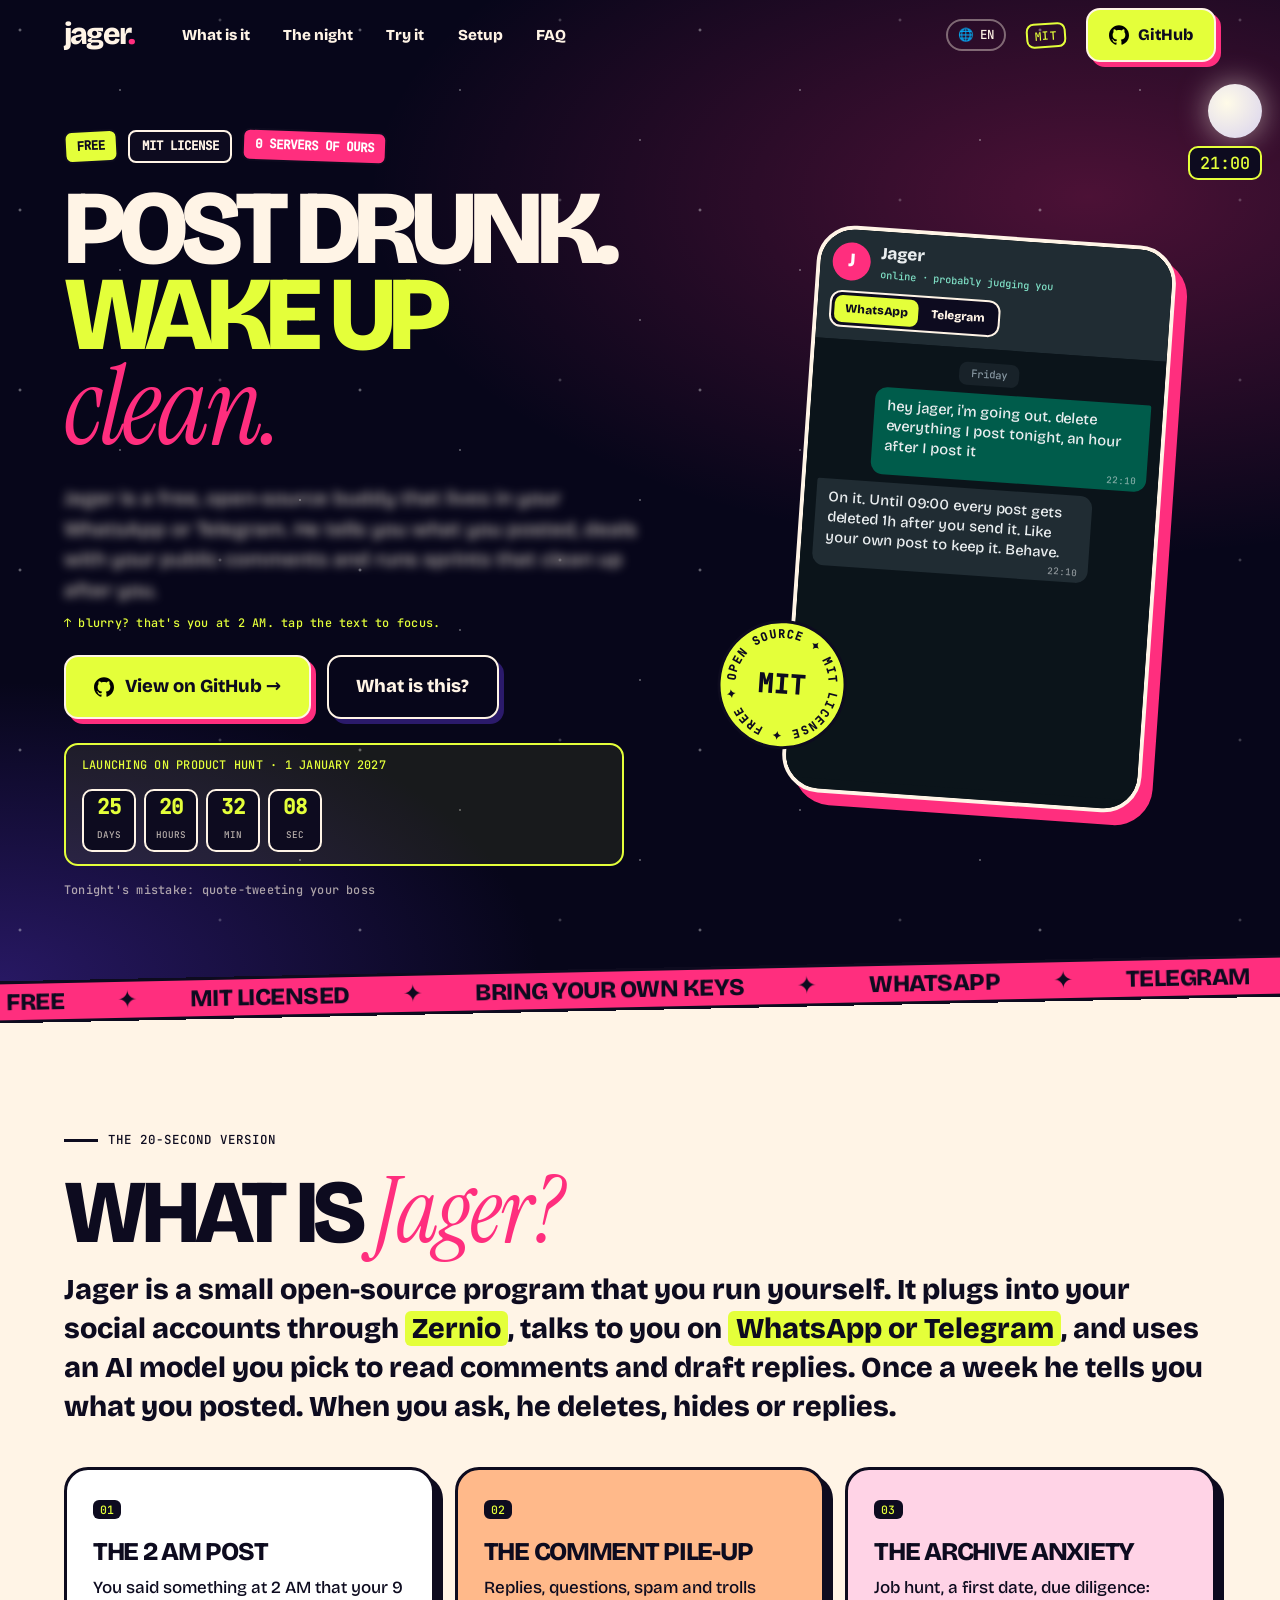
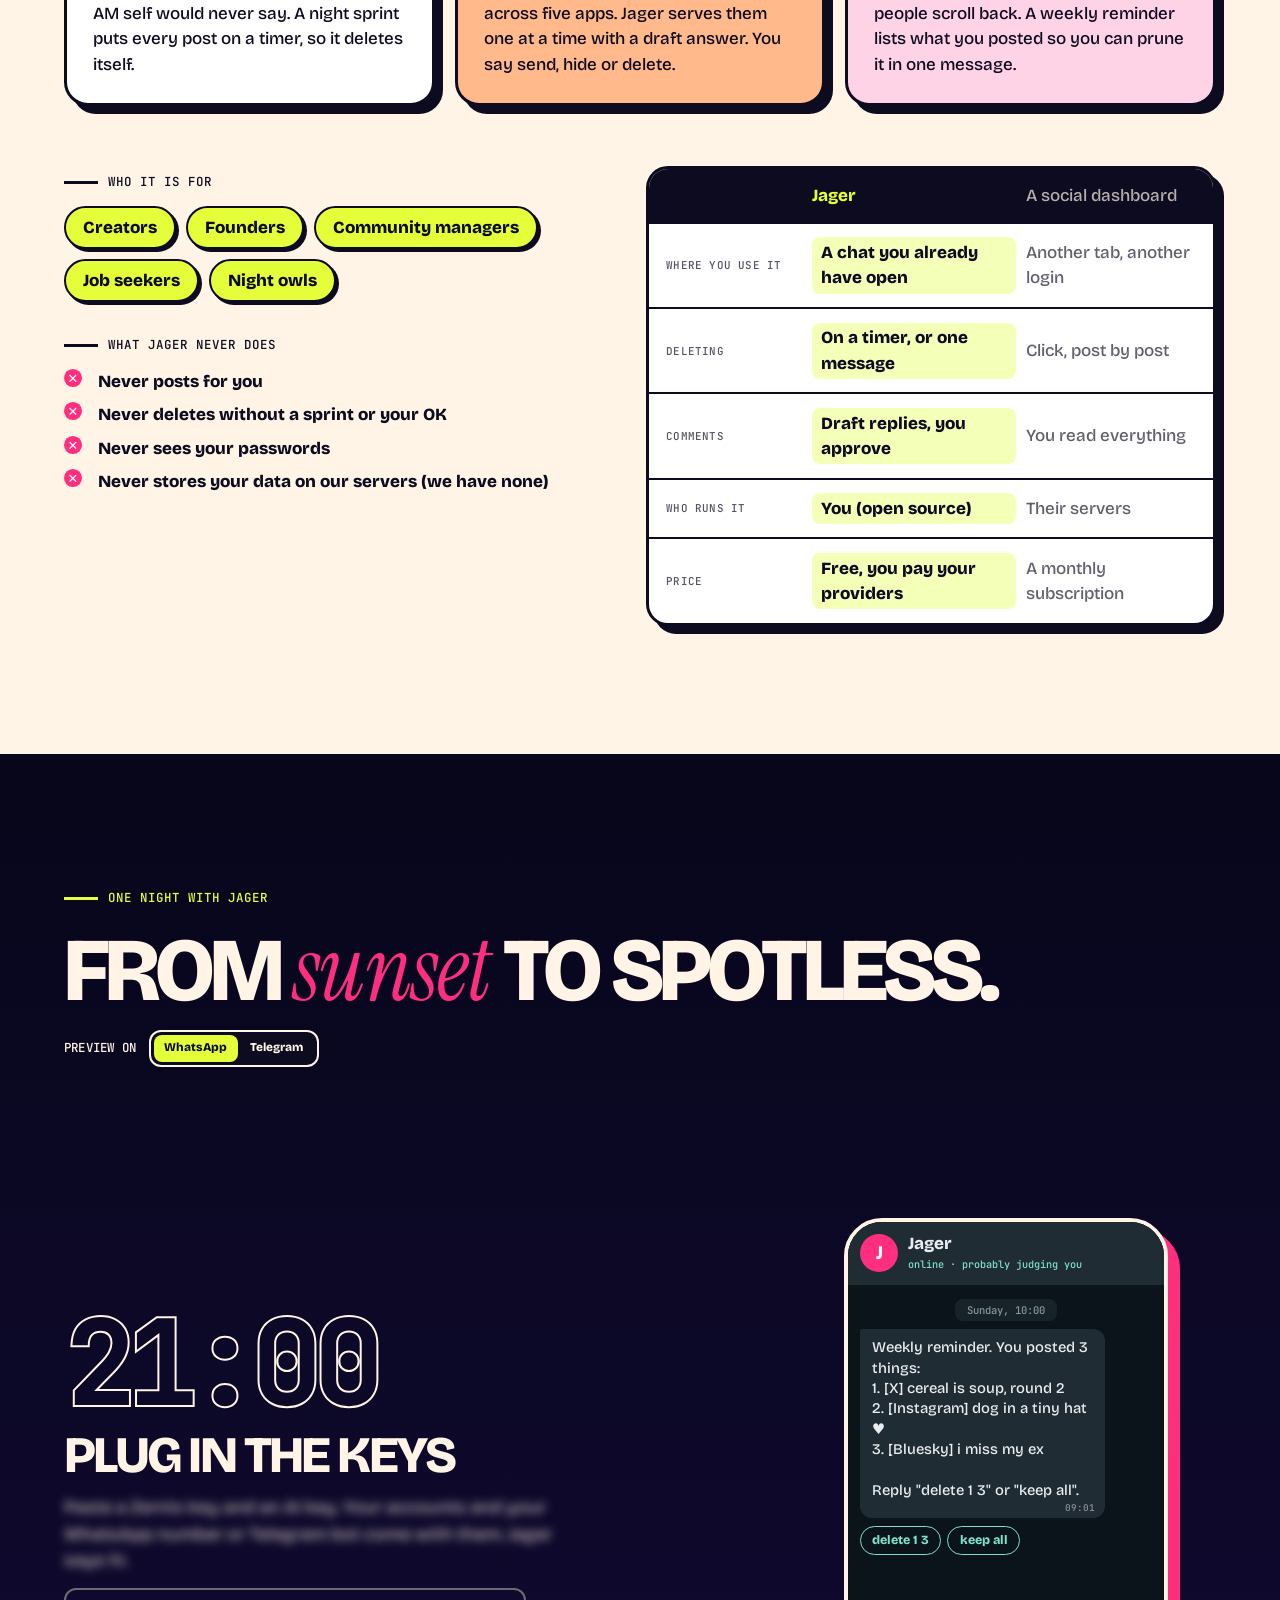
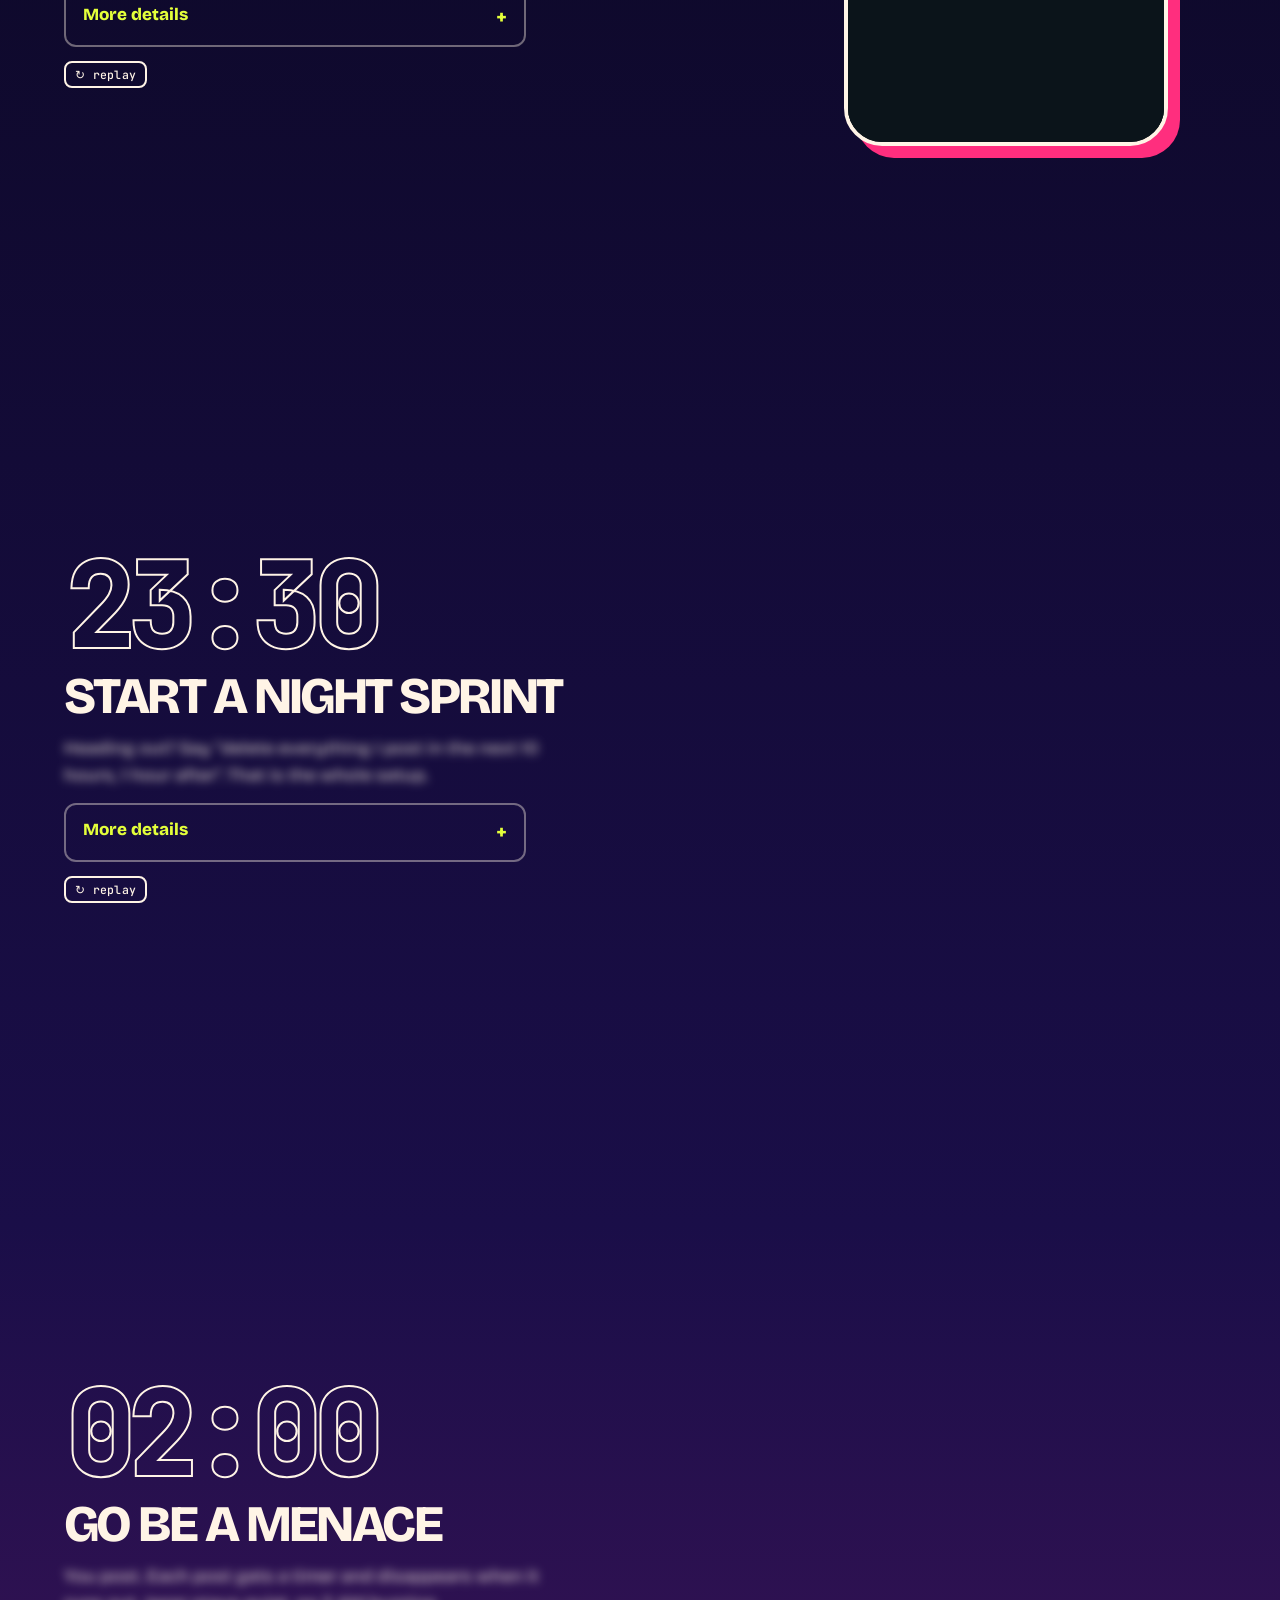
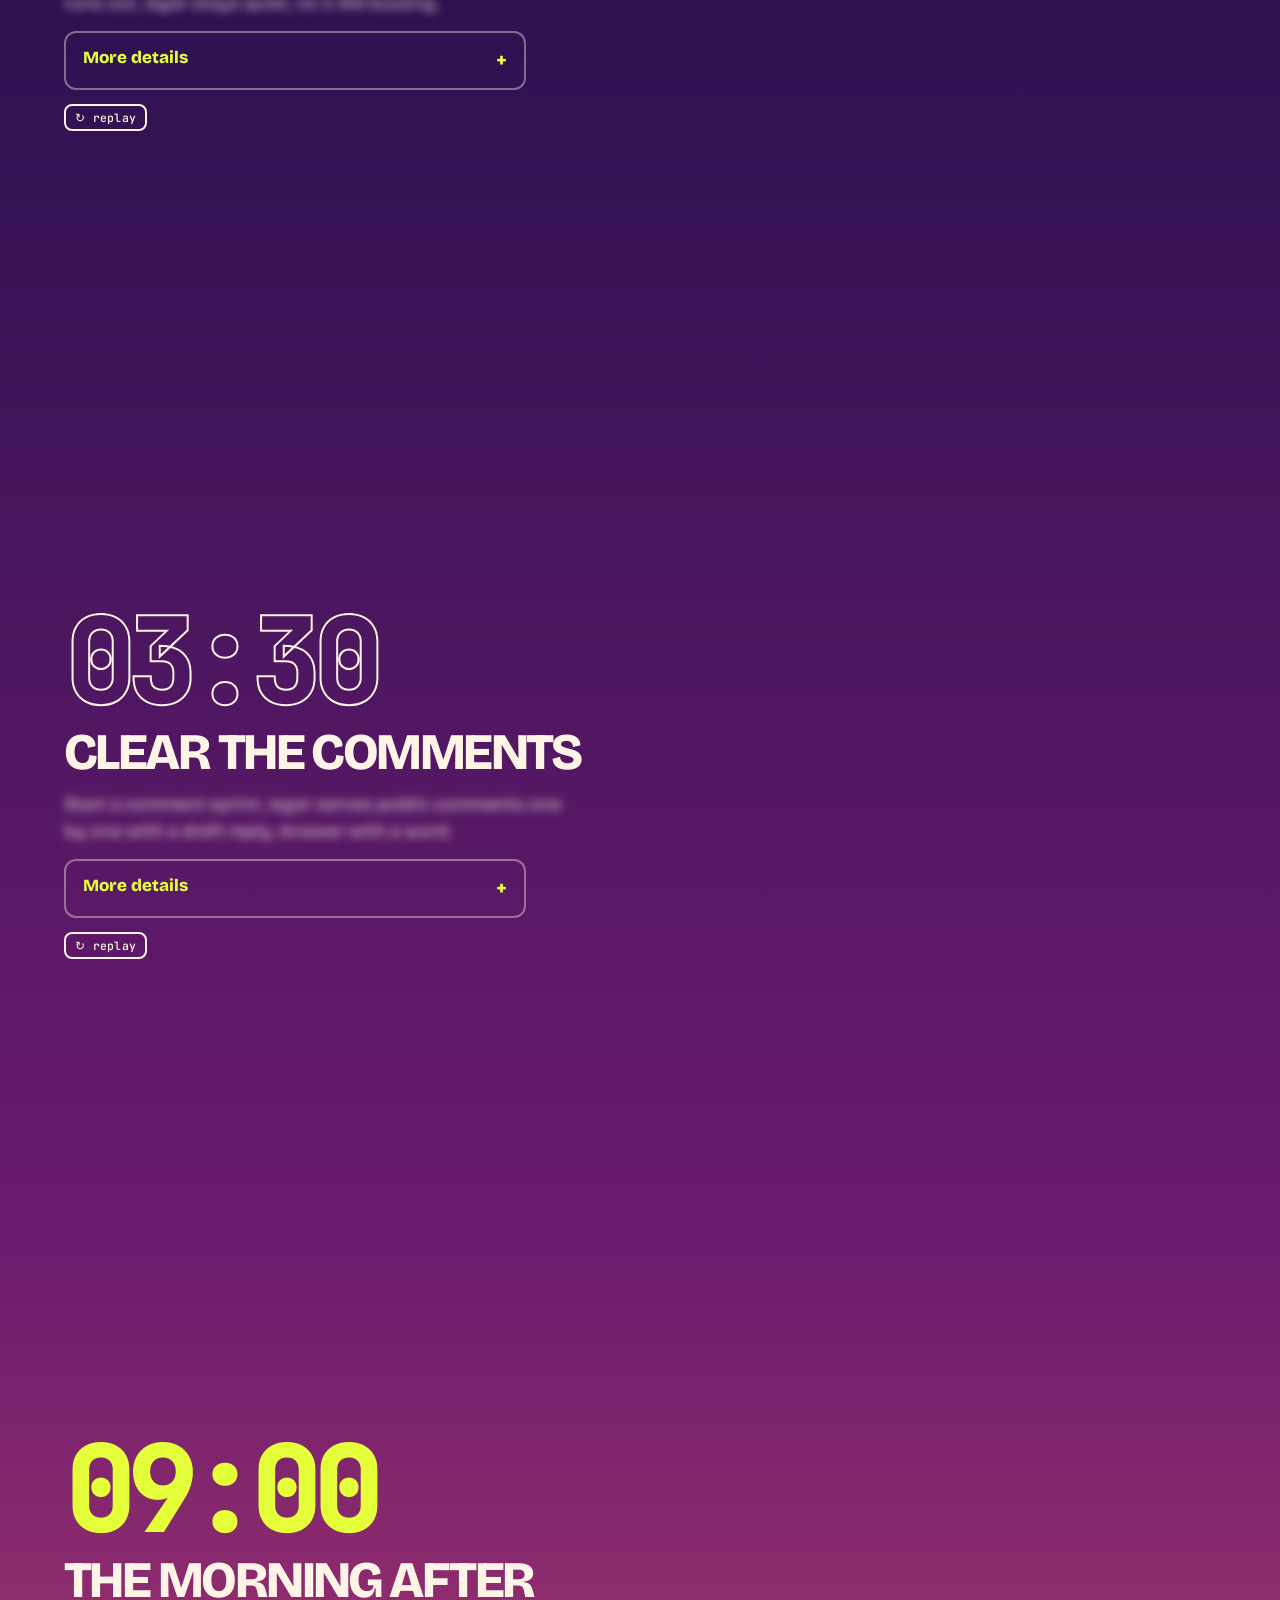
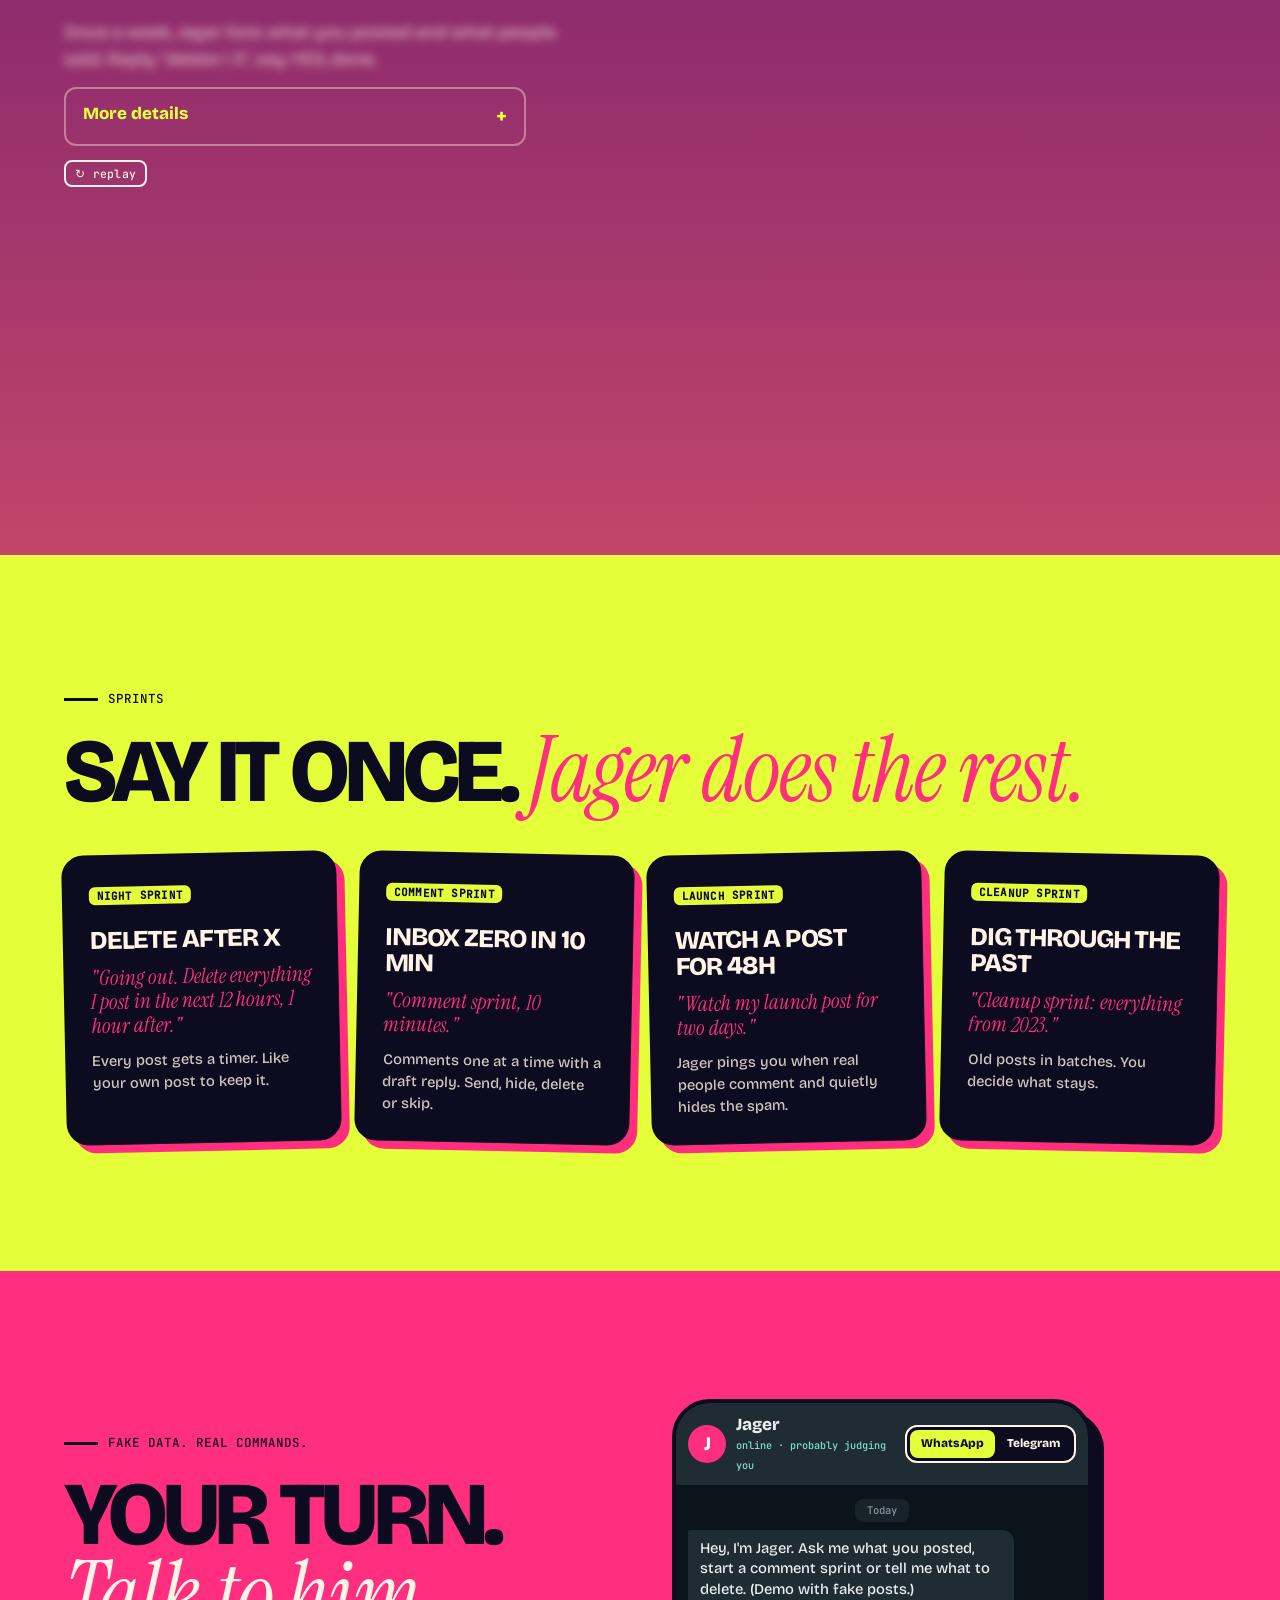
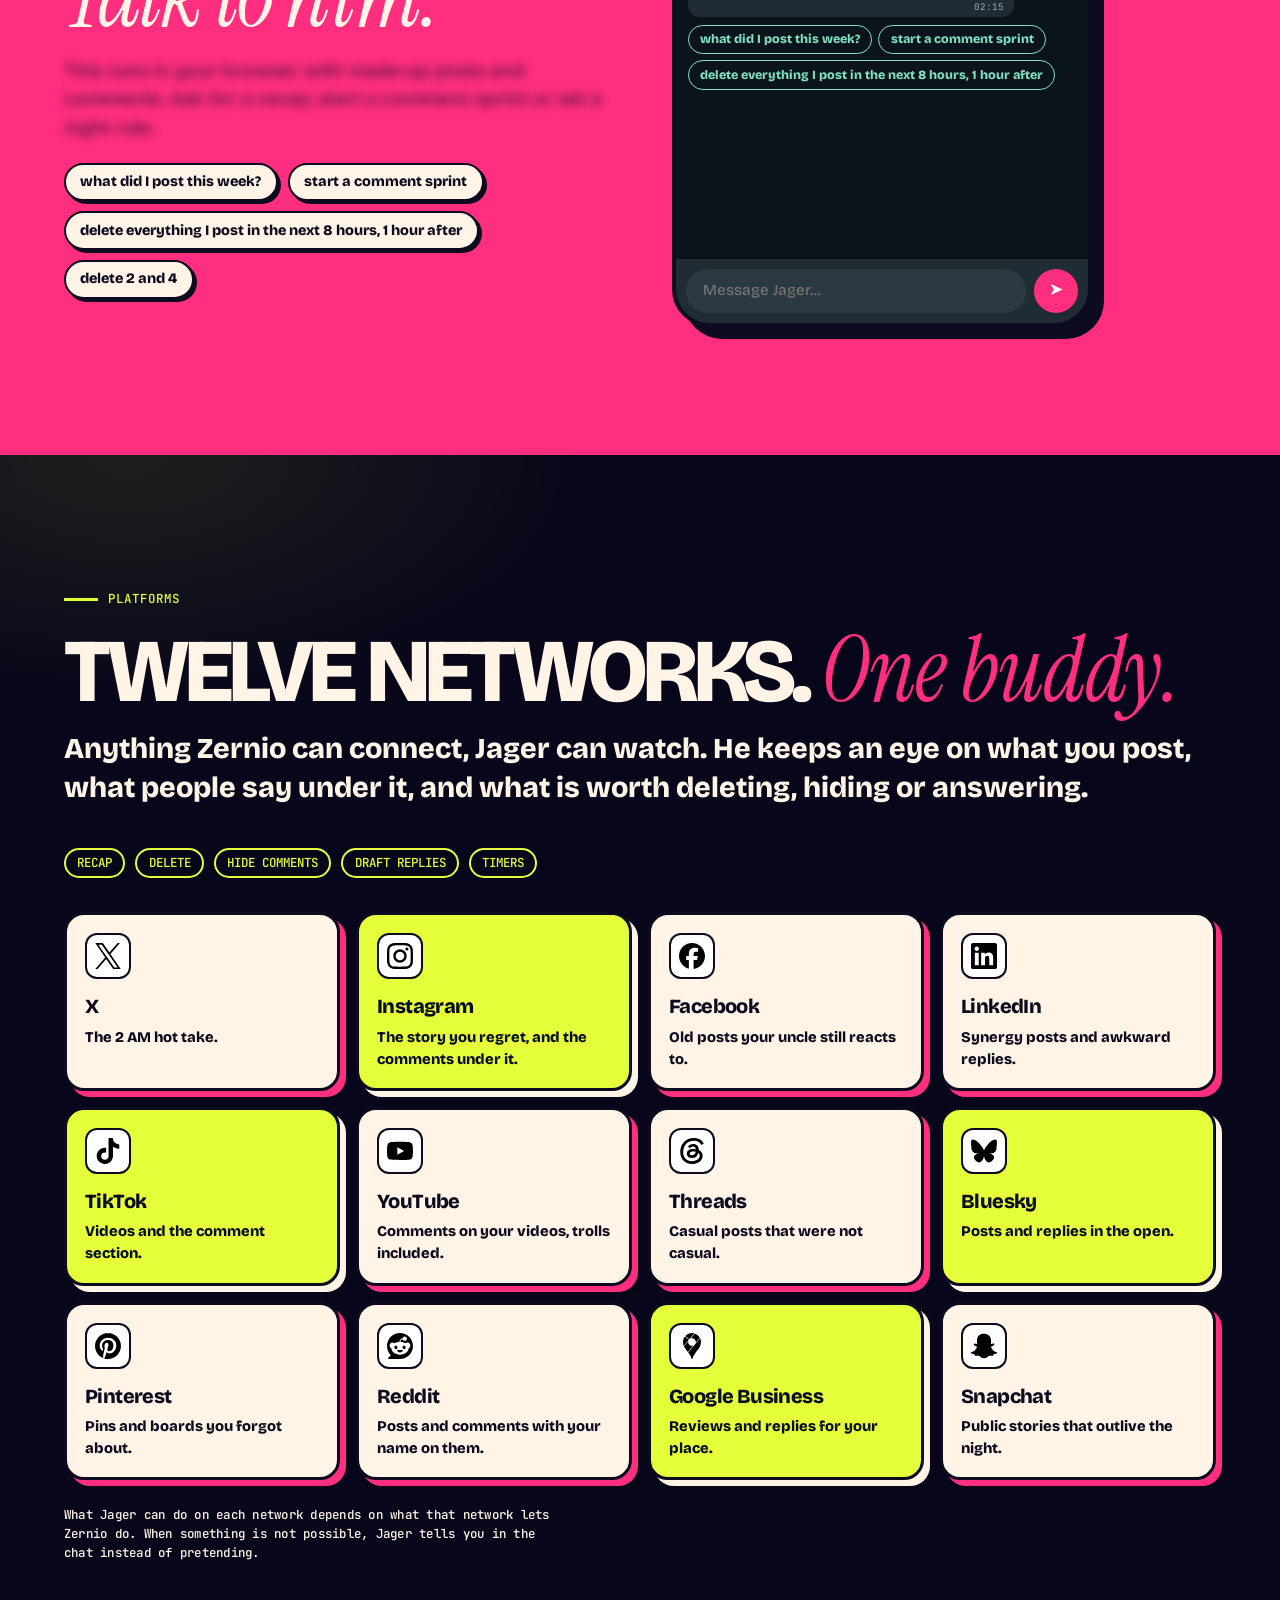
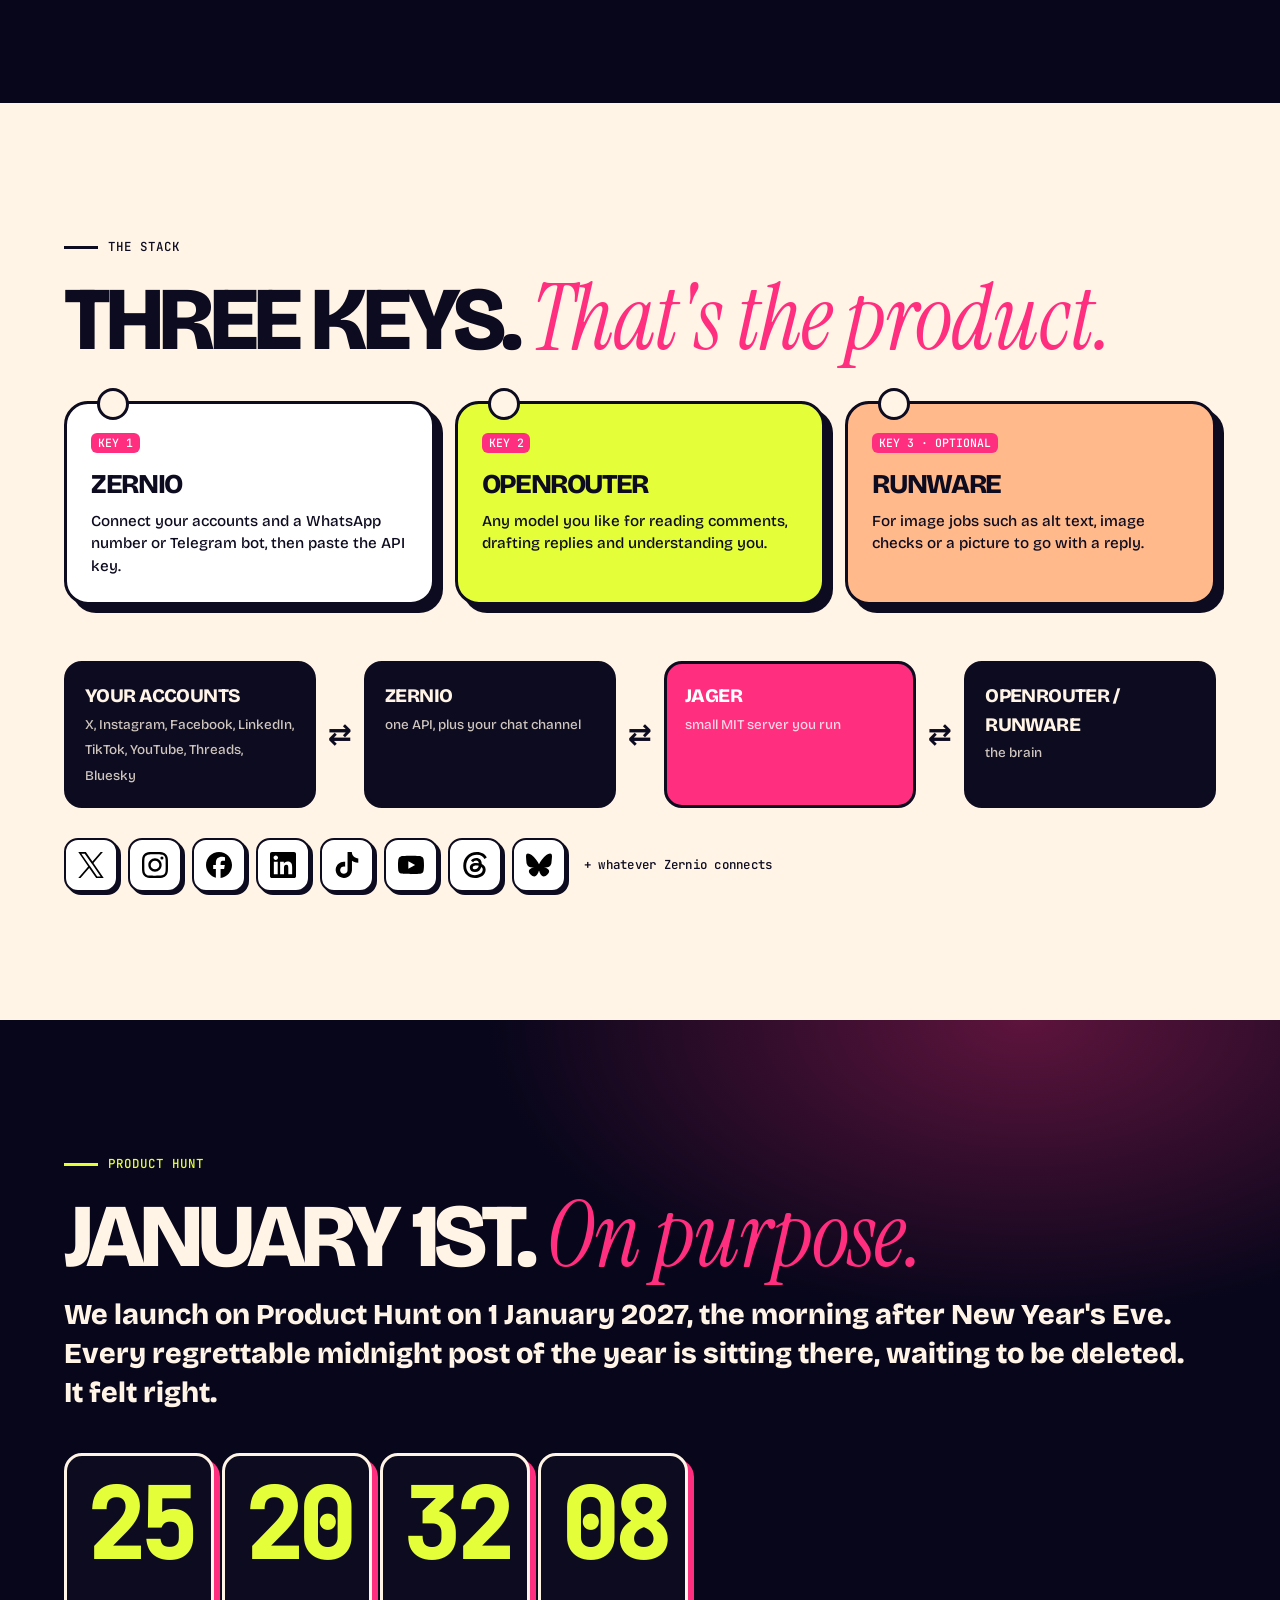
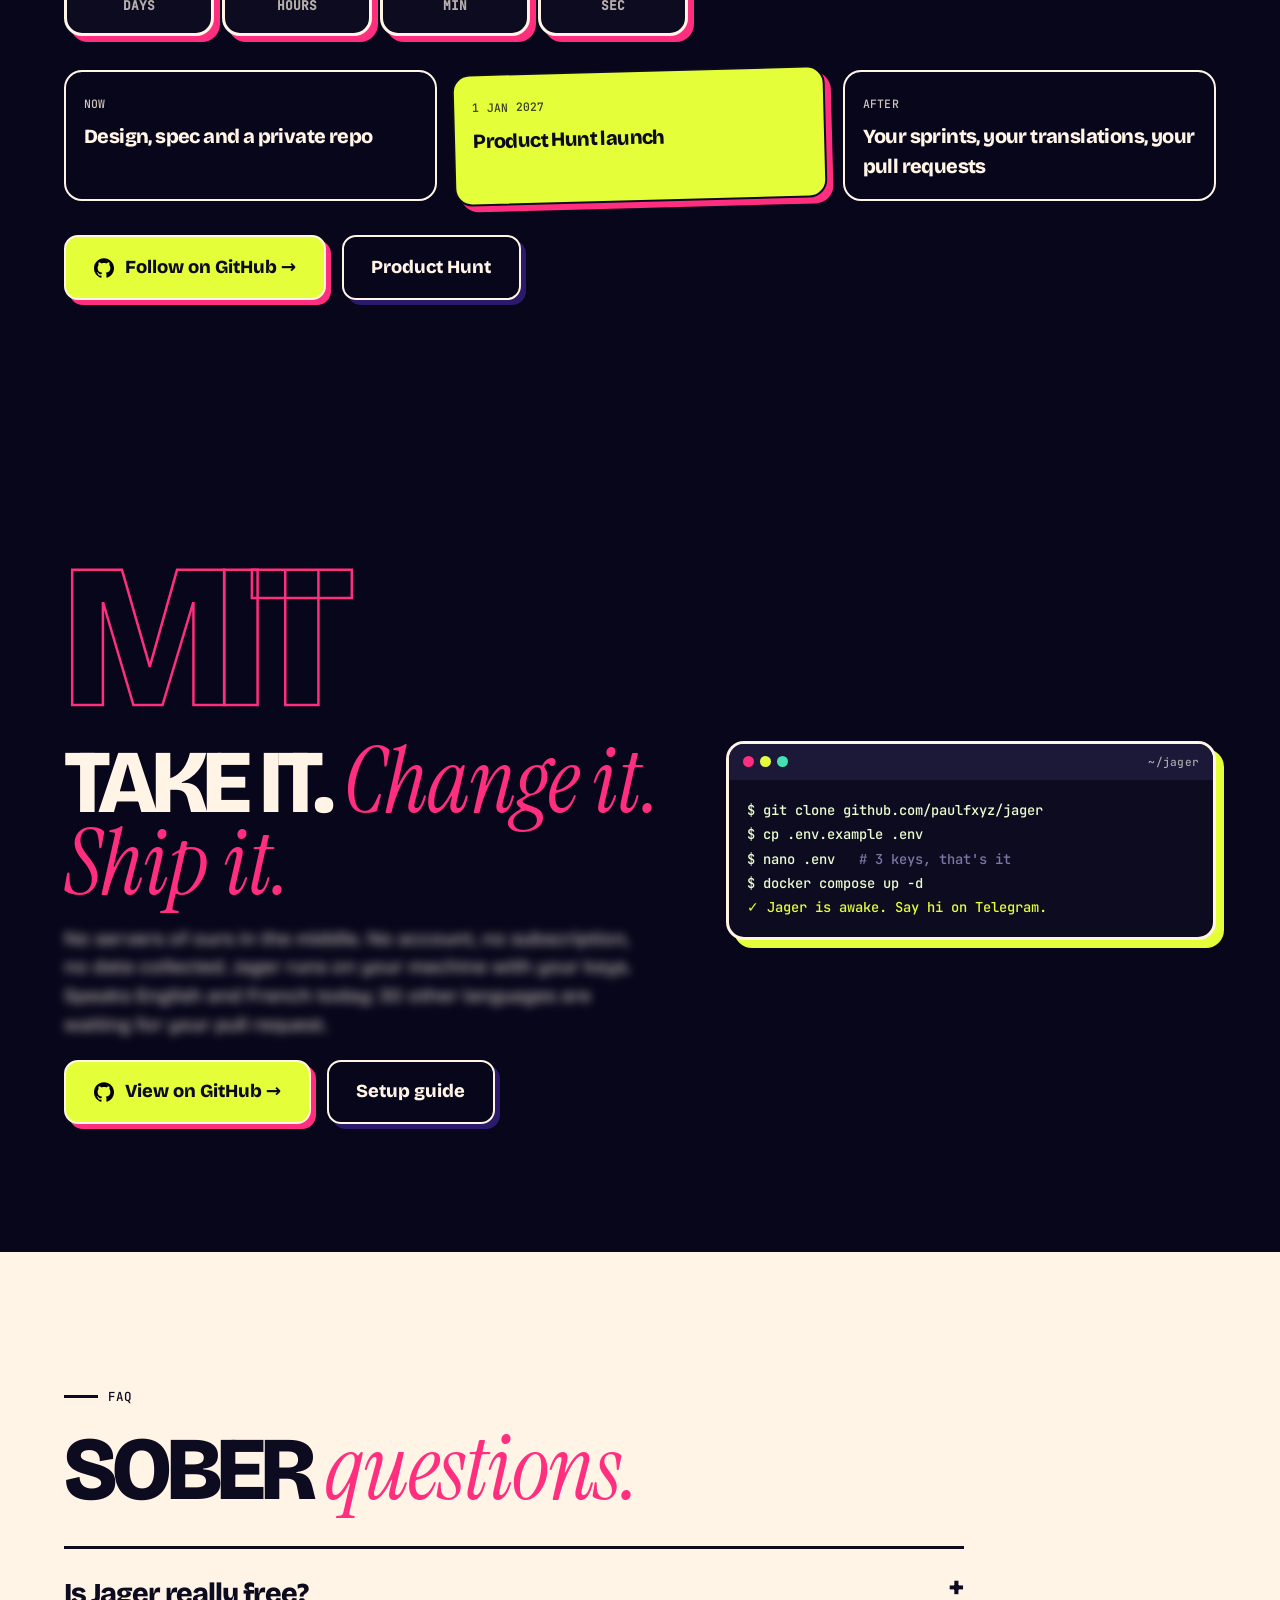
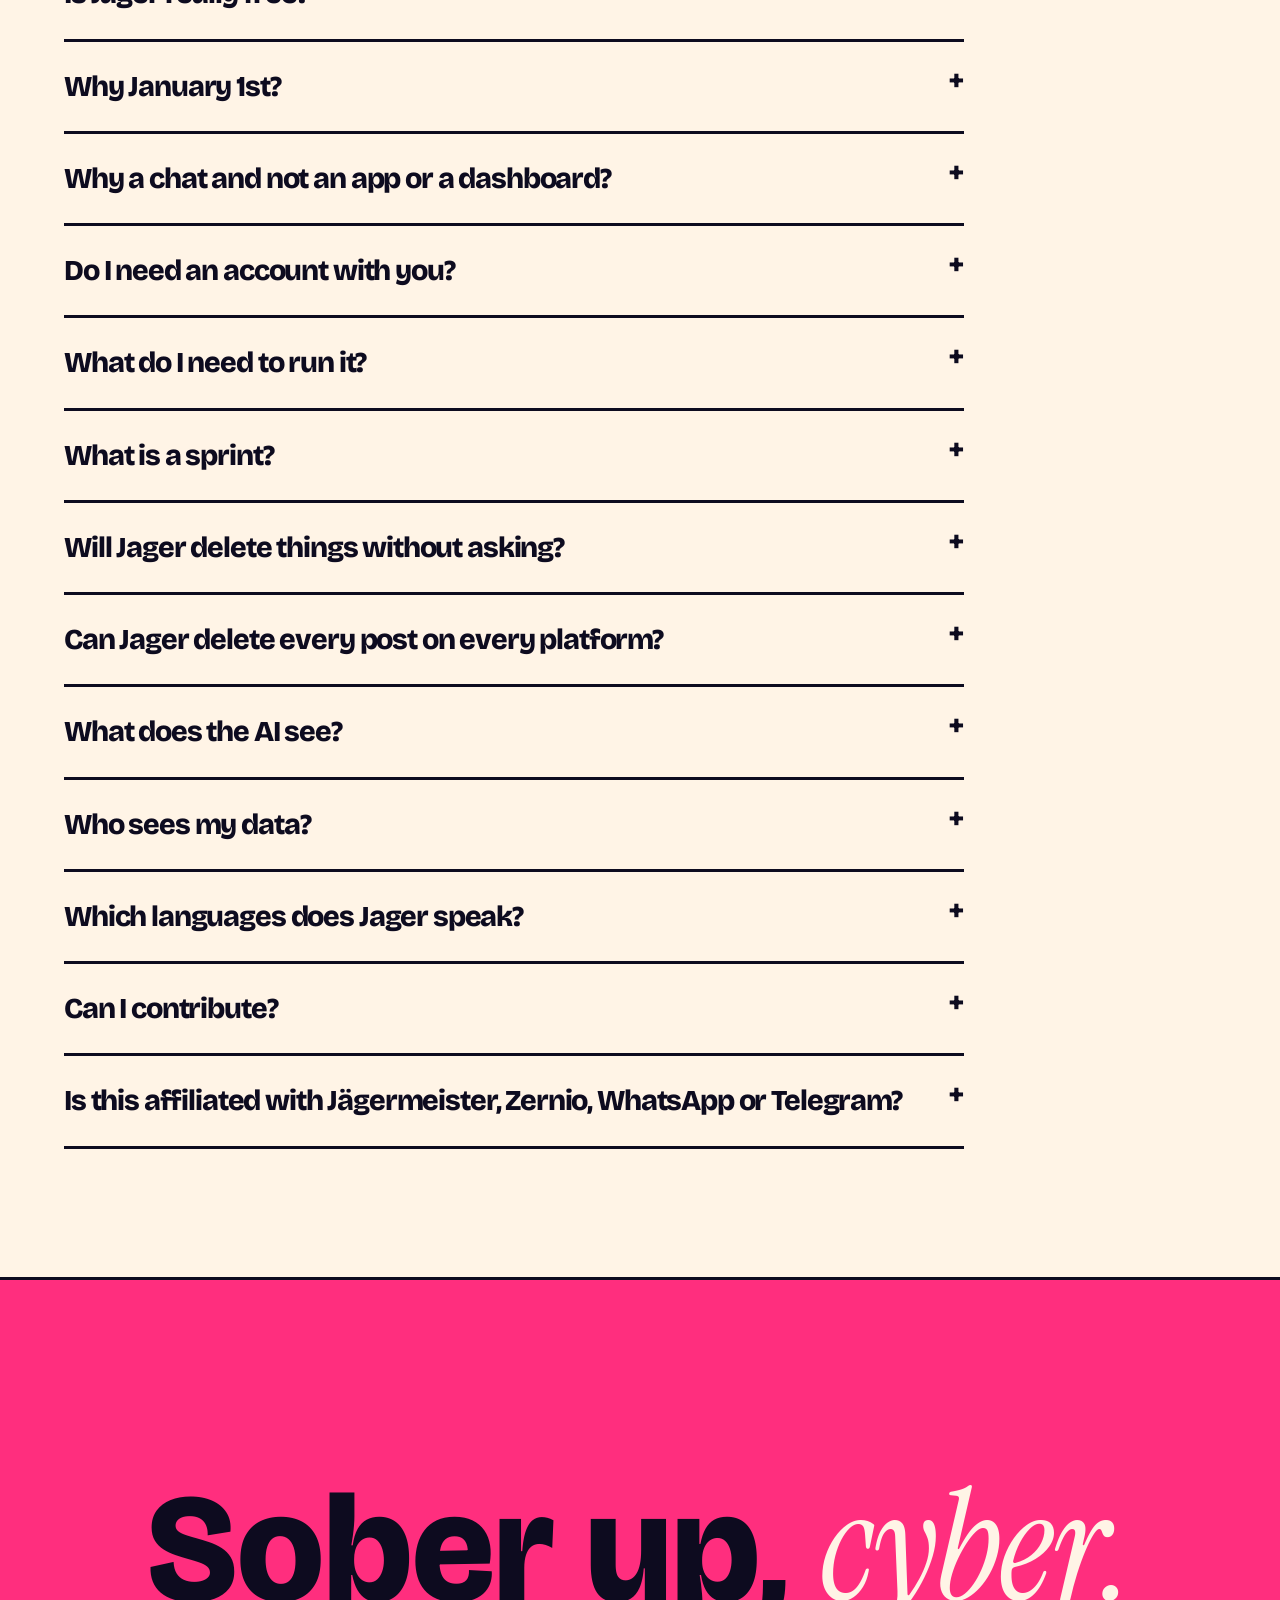
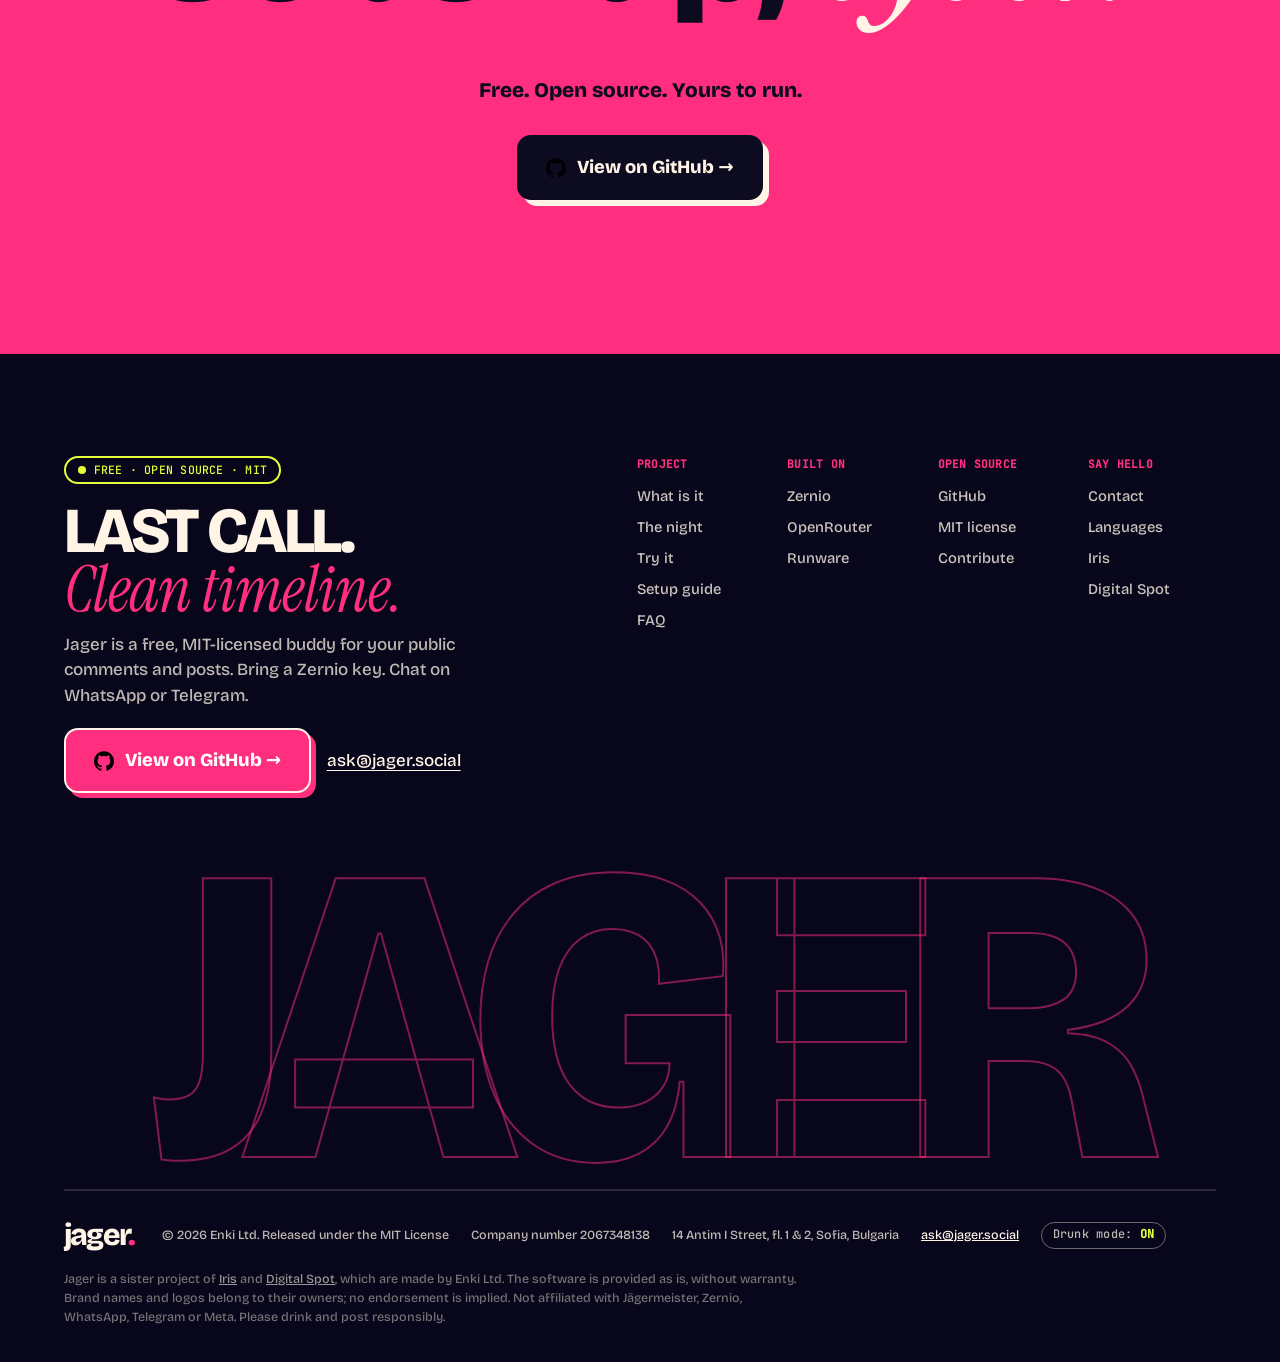
==== commit ea26d310: "Add platforms section (12 networks) Co-authored-by: Perplexity <noreply@perplexity.ai>" ====
--- a/index.html
+++ b/index.html
@@ -48,6 +48,13 @@
 <p class="lead rv drunk" style="font-size:1.2rem;max-width:44ch">This runs in your browser with made-up posts and comments. Ask for a recap, start a comment sprint or set a night rule.</p>
 <div class="chips rv" id="ideas"><button type="button">what did I post this week?</button><button type="button">start a comment sprint</button><button type="button">delete everything I post in the next 8 hours, 1 hour after</button><button type="button">delete 2 and 4</button></div></div>
 <div class="rv"><div class="phone"><div class="chat" id="tryChat" data-ch="whatsapp" data-auto="0"><div class="c-top"><span class="av">J</span><div class="c-who"><b>Jager</b><small class="c-sub">online · probably judging you</small></div><div class="c-tabs" role="tablist" aria-label="Channel"><button type="button" role="tab" data-ch="whatsapp" aria-selected="true">WhatsApp</button><button type="button" role="tab" data-ch="telegram" aria-selected="false">Telegram</button></div></div><div class="c-body" aria-live="polite"></div><form class="c-form" autocomplete="off"><label class="sr" for="tryChatIn">Message Jager…</label><input id="tryChatIn" type="text" maxlength="160" placeholder="Message Jager…"><button type="submit" aria-label="Send">➤</button></form></div></div></div></div></section>
+<section class="sec plat on-dark" id="platforms"><div class="wrap"><div class="eyebrow rv" style="color:var(--acid)">Platforms</div>
+<h2 class="rv">Twelve networks. <span class="serif">One buddy.</span></h2>
+<p class="big rv" style="max-width:62ch">Anything Zernio can connect, Jager can watch. He keeps an eye on what you post, what people say under it, and what is worth deleting, hiding or answering.</p>
+<div class="pw rv"><span>Recap</span><span>Delete</span><span>Hide comments</span><span>Draft replies</span><span>Timers</span></div>
+<div class="pgrid"><div class="pc rv" style="--d:0.00s"><span class="pi"><img src="assets/icons/x.svg" alt=""></span><b>X</b><p>The 2 AM hot take.</p></div><div class="pc rv" style="--d:0.04s"><span class="pi"><img src="assets/icons/instagram.svg" alt=""></span><b>Instagram</b><p>The story you regret, and the comments under it.</p></div><div class="pc rv" style="--d:0.08s"><span class="pi"><img src="assets/icons/facebook.svg" alt=""></span><b>Facebook</b><p>Old posts your uncle still reacts to.</p></div><div class="pc rv" style="--d:0.12s"><span class="pi"><img src="assets/icons/linkedin.svg" alt=""></span><b>LinkedIn</b><p>Synergy posts and awkward replies.</p></div><div class="pc rv" style="--d:0.16s"><span class="pi"><img src="assets/icons/tiktok.svg" alt=""></span><b>TikTok</b><p>Videos and the comment section.</p></div><div class="pc rv" style="--d:0.20s"><span class="pi"><img src="assets/icons/youtube.svg" alt=""></span><b>YouTube</b><p>Comments on your videos, trolls included.</p></div><div class="pc rv" style="--d:0.24s"><span class="pi"><img src="assets/icons/threads.svg" alt=""></span><b>Threads</b><p>Casual posts that were not casual.</p></div><div class="pc rv" style="--d:0.28s"><span class="pi"><img src="assets/icons/bluesky.svg" alt=""></span><b>Bluesky</b><p>Posts and replies in the open.</p></div><div class="pc rv" style="--d:0.32s"><span class="pi"><img src="assets/icons/pinterest.svg" alt=""></span><b>Pinterest</b><p>Pins and boards you forgot about.</p></div><div class="pc rv" style="--d:0.36s"><span class="pi"><img src="assets/icons/reddit.svg" alt=""></span><b>Reddit</b><p>Posts and comments with your name on them.</p></div><div class="pc rv" style="--d:0.40s"><span class="pi"><img src="assets/icons/googlemaps.svg" alt=""></span><b>Google Business</b><p>Reviews and replies for your place.</p></div><div class="pc rv" style="--d:0.44s"><span class="pi"><img src="assets/icons/snapchat.svg" alt=""></span><b>Snapchat</b><p>Public stories that outlive the night.</p></div></div>
+<p class="pnote mono rv">What Jager can do on each network depends on what that network lets Zernio do. When something is not possible, Jager tells you in the chat instead of pretending.</p>
+</div></section>
 <section class="sec cream" id="stack"><div class="wrap"><div class="eyebrow rv">The stack</div><h2 class="rv">Three keys. <span class="serif">That's the product.</span></h2>
 <div class="keys"><div class="key rv"><span class="no">key 1</span><b>Zernio</b><p>Connect your accounts and a WhatsApp number or Telegram bot, then paste the API key.</p></div>
 <div class="key rv" style="--d:.06s"><span class="no">key 2</span><b>OpenRouter</b><p>Any model you like for reading comments, drafting replies and understanding you.</p></div>
--- a/night.css
+++ b/night.css
@@ -322,3 +322,17 @@
 .lang-list{width:250px;max-height:340px}.lang-list li{display:block}.lang-list a,.lang-list button{font-size:.95rem;color:var(--ink)}
 @media (max-width:980px){.lang{position:static}.lang-list{position:fixed;left:14px;right:14px;top:72px;width:auto;max-height:70vh}}
 .cd.big b{background:none;padding:0;border-radius:0;color:var(--acid)}
+/* platforms */
+.plat{background:radial-gradient(800px 420px at 10% 0,rgba(228,255,58,.10),transparent 60%),var(--night)}
+.pw{display:flex;flex-wrap:wrap;gap:10px;margin:0 0 34px}
+.pw span{border:2px solid var(--acid);color:var(--acid);border-radius:99px;padding:.3em .9em;font-family:var(--f-m);font-size:.78rem;text-transform:uppercase}
+.pgrid{display:grid;grid-template-columns:repeat(4,1fr);gap:16px}
+.pc{background:var(--cream);color:var(--ink);border:3px solid var(--ink);border-radius:20px;padding:18px;box-shadow:6px 6px 0 var(--pink);transition:transform .2s}
+.pc:nth-child(3n+2){background:var(--acid);box-shadow:6px 6px 0 var(--cream)}
+.pc:hover{transform:translate(-3px,-3px) rotate(-1deg)}
+.pc .pi{display:grid;place-items:center;width:46px;height:46px;border:2.5px solid var(--ink);border-radius:12px;background:#fff;margin-bottom:12px}
+.pc .pi img{width:26px;height:26px}
+.pc b{display:block;font-size:1.25rem;letter-spacing:-.03em}.pc p{margin:.3em 0 0;font-size:.92rem;font-weight:600}
+.pnote{margin-top:26px;font-size:.78rem;opacity:.75;max-width:72ch}
+@media (max-width:1000px){.pgrid{grid-template-columns:repeat(3,1fr)}}
+@media (max-width:700px){.pgrid{grid-template-columns:repeat(2,1fr);gap:12px}.pc{padding:14px}}
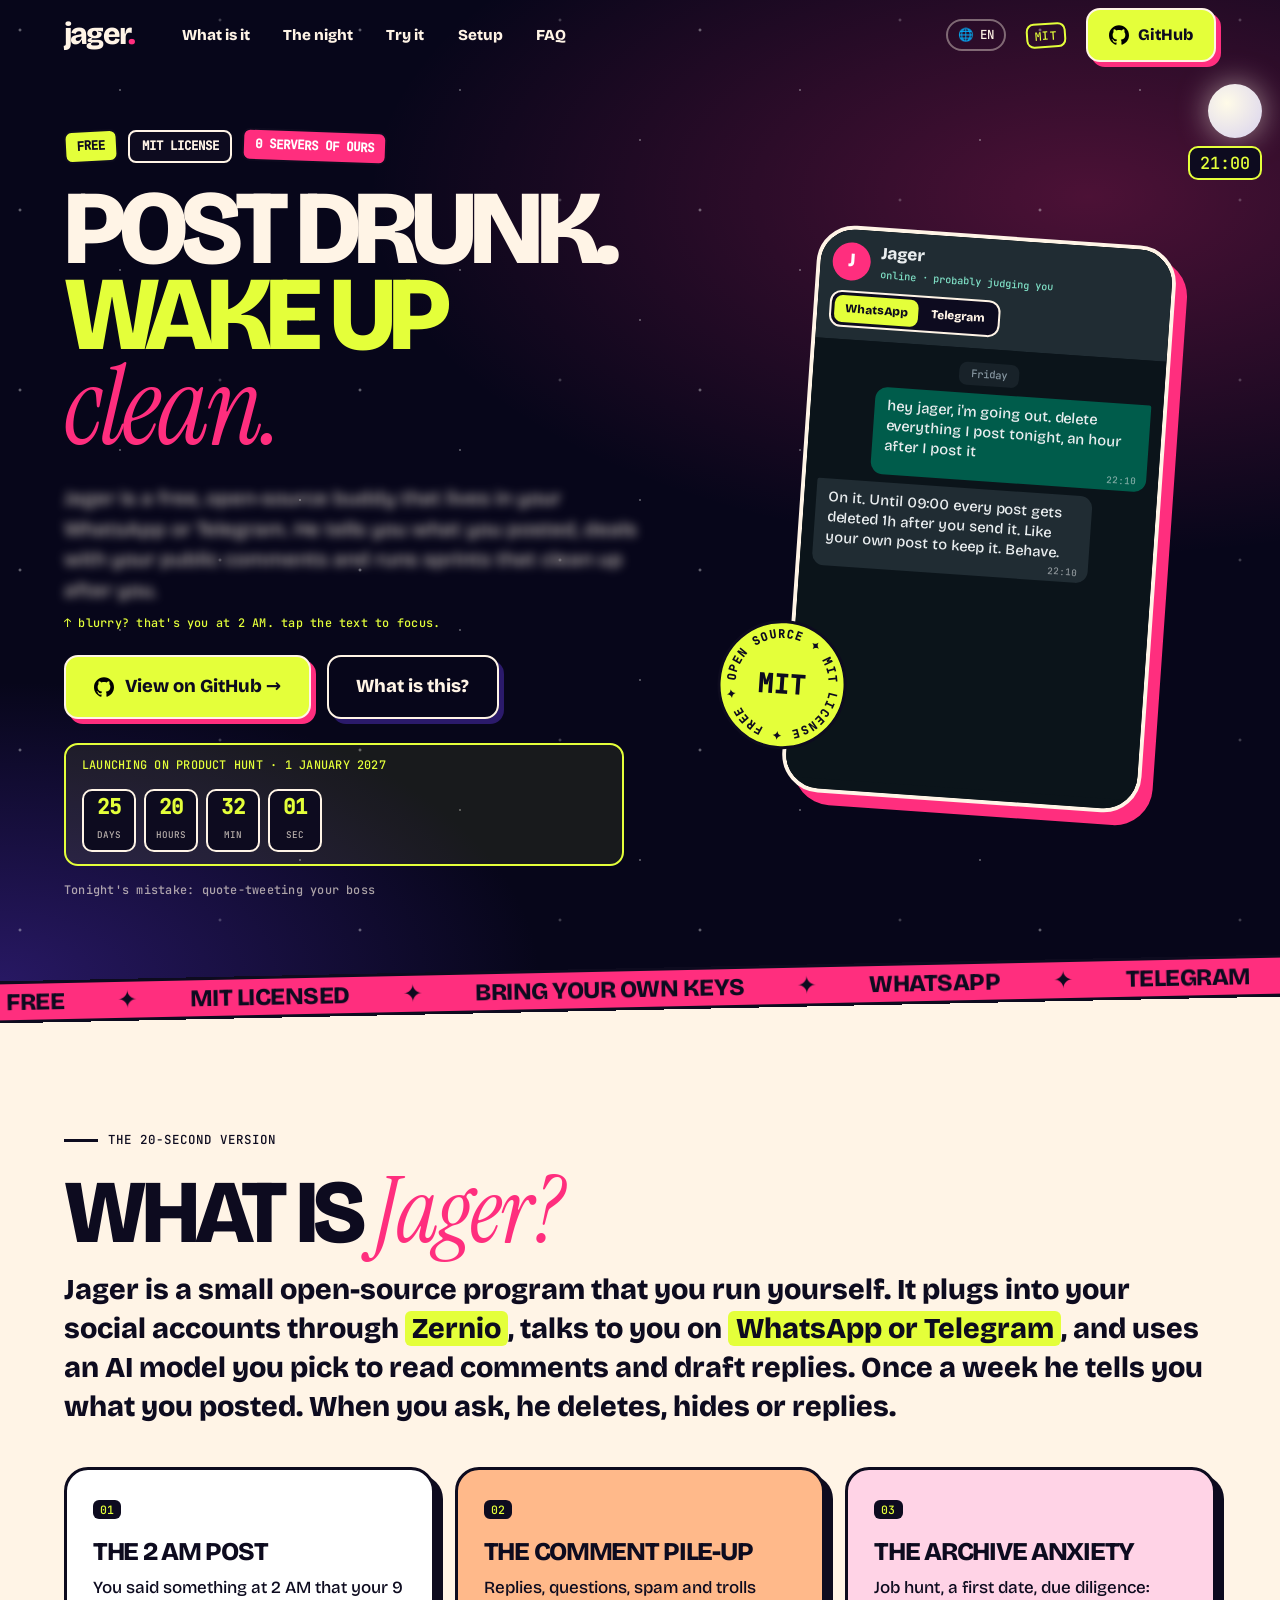
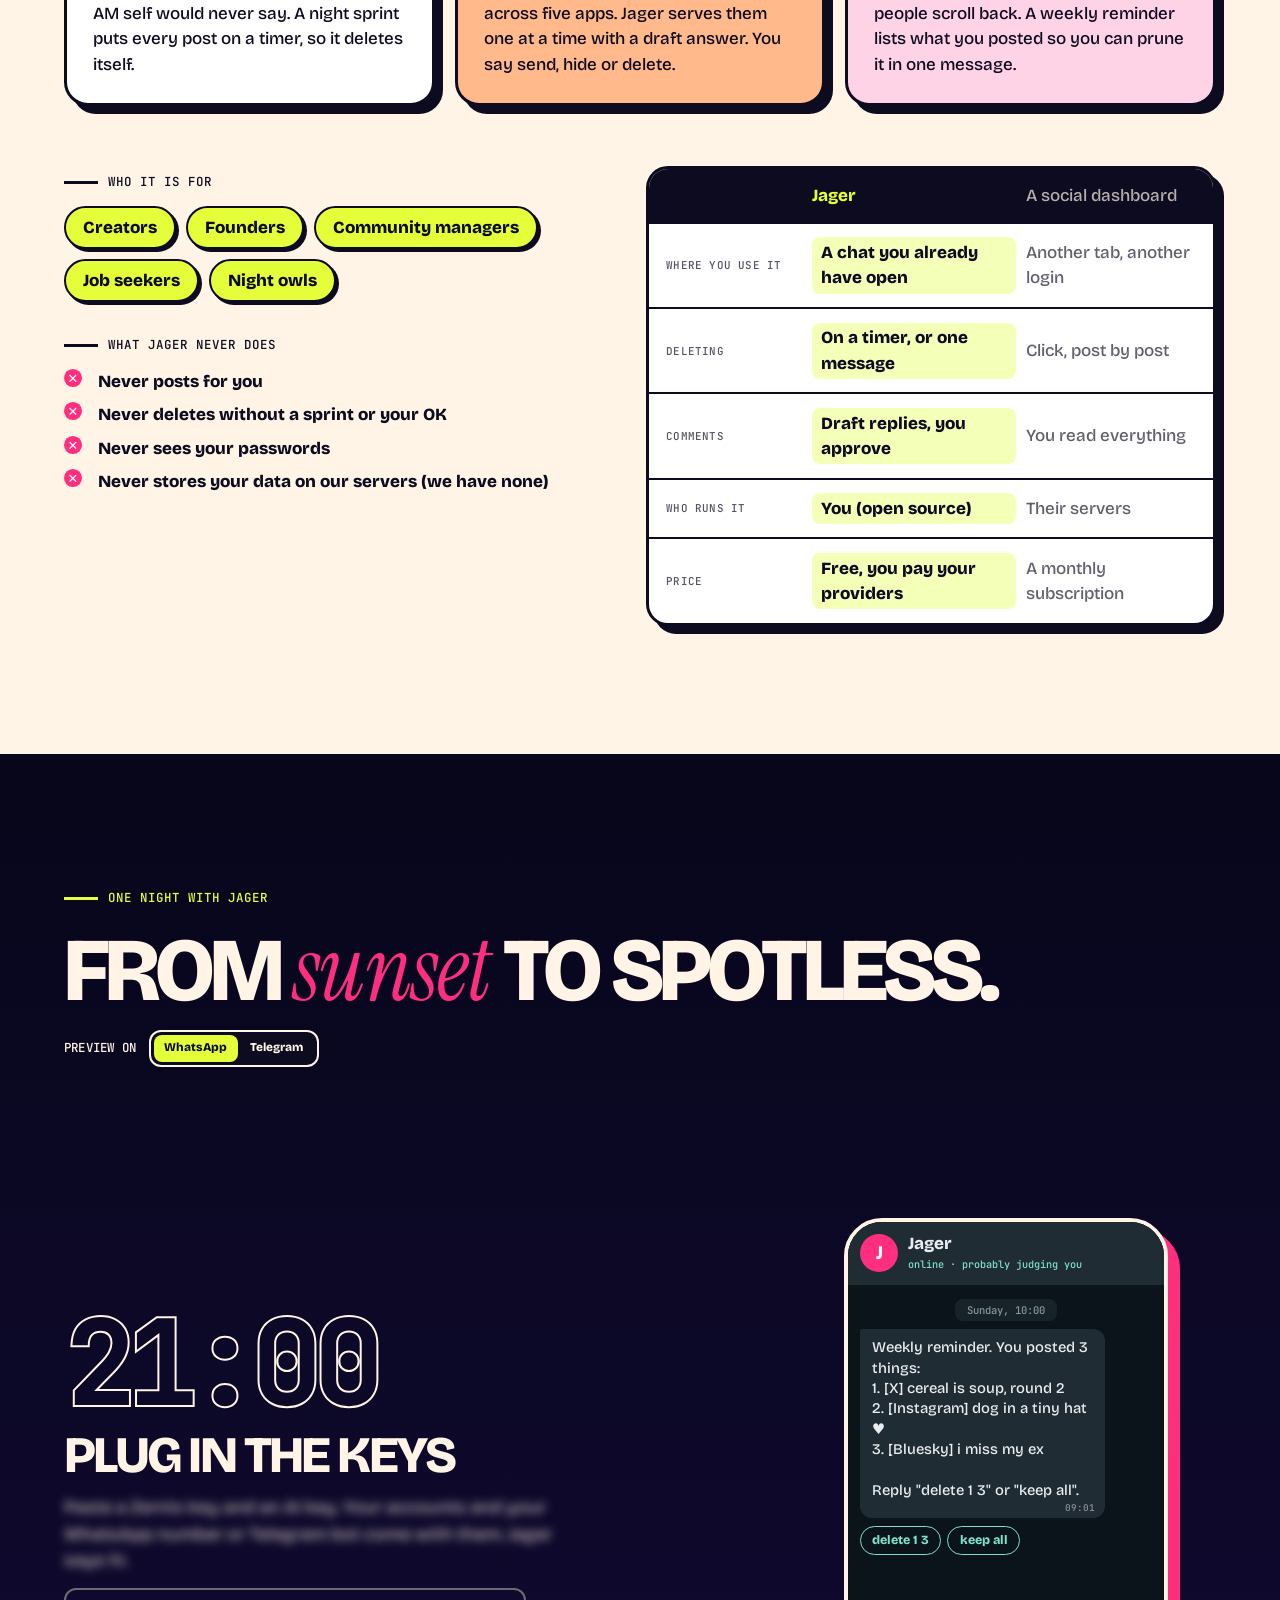
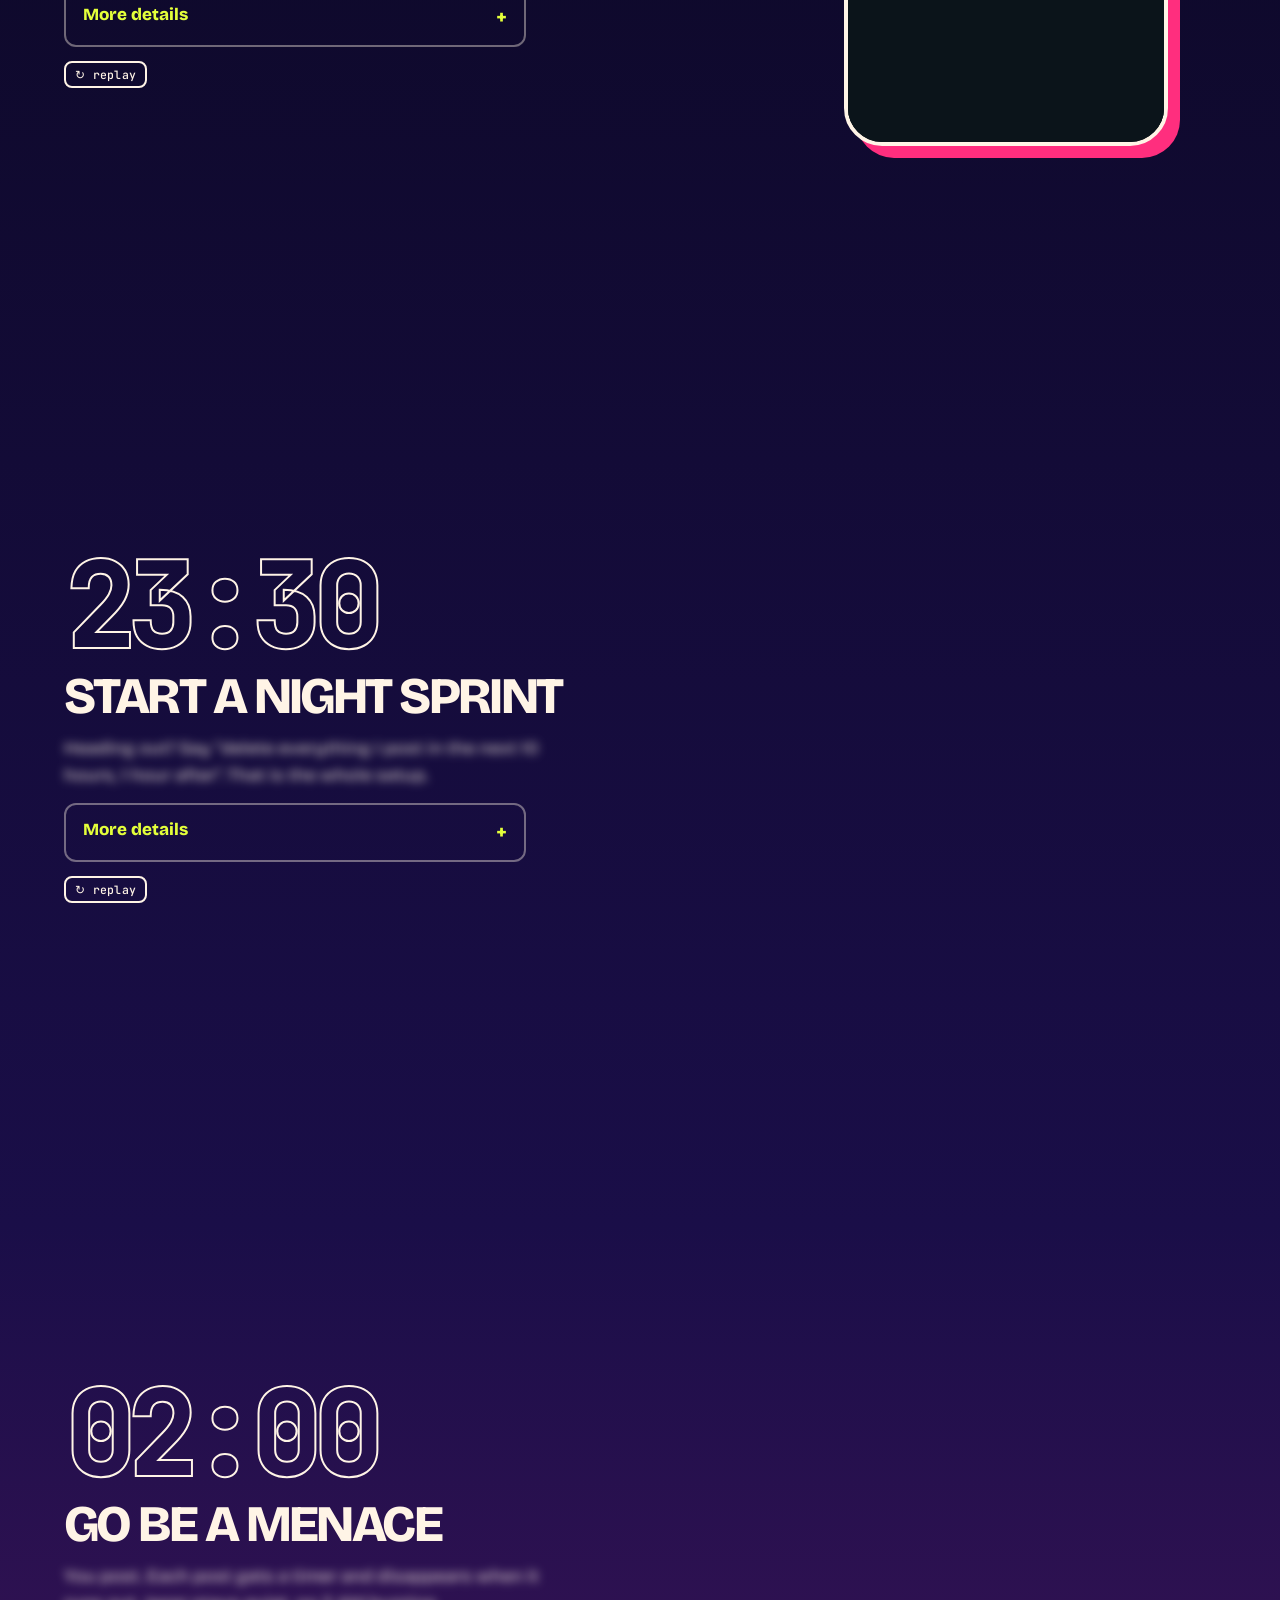
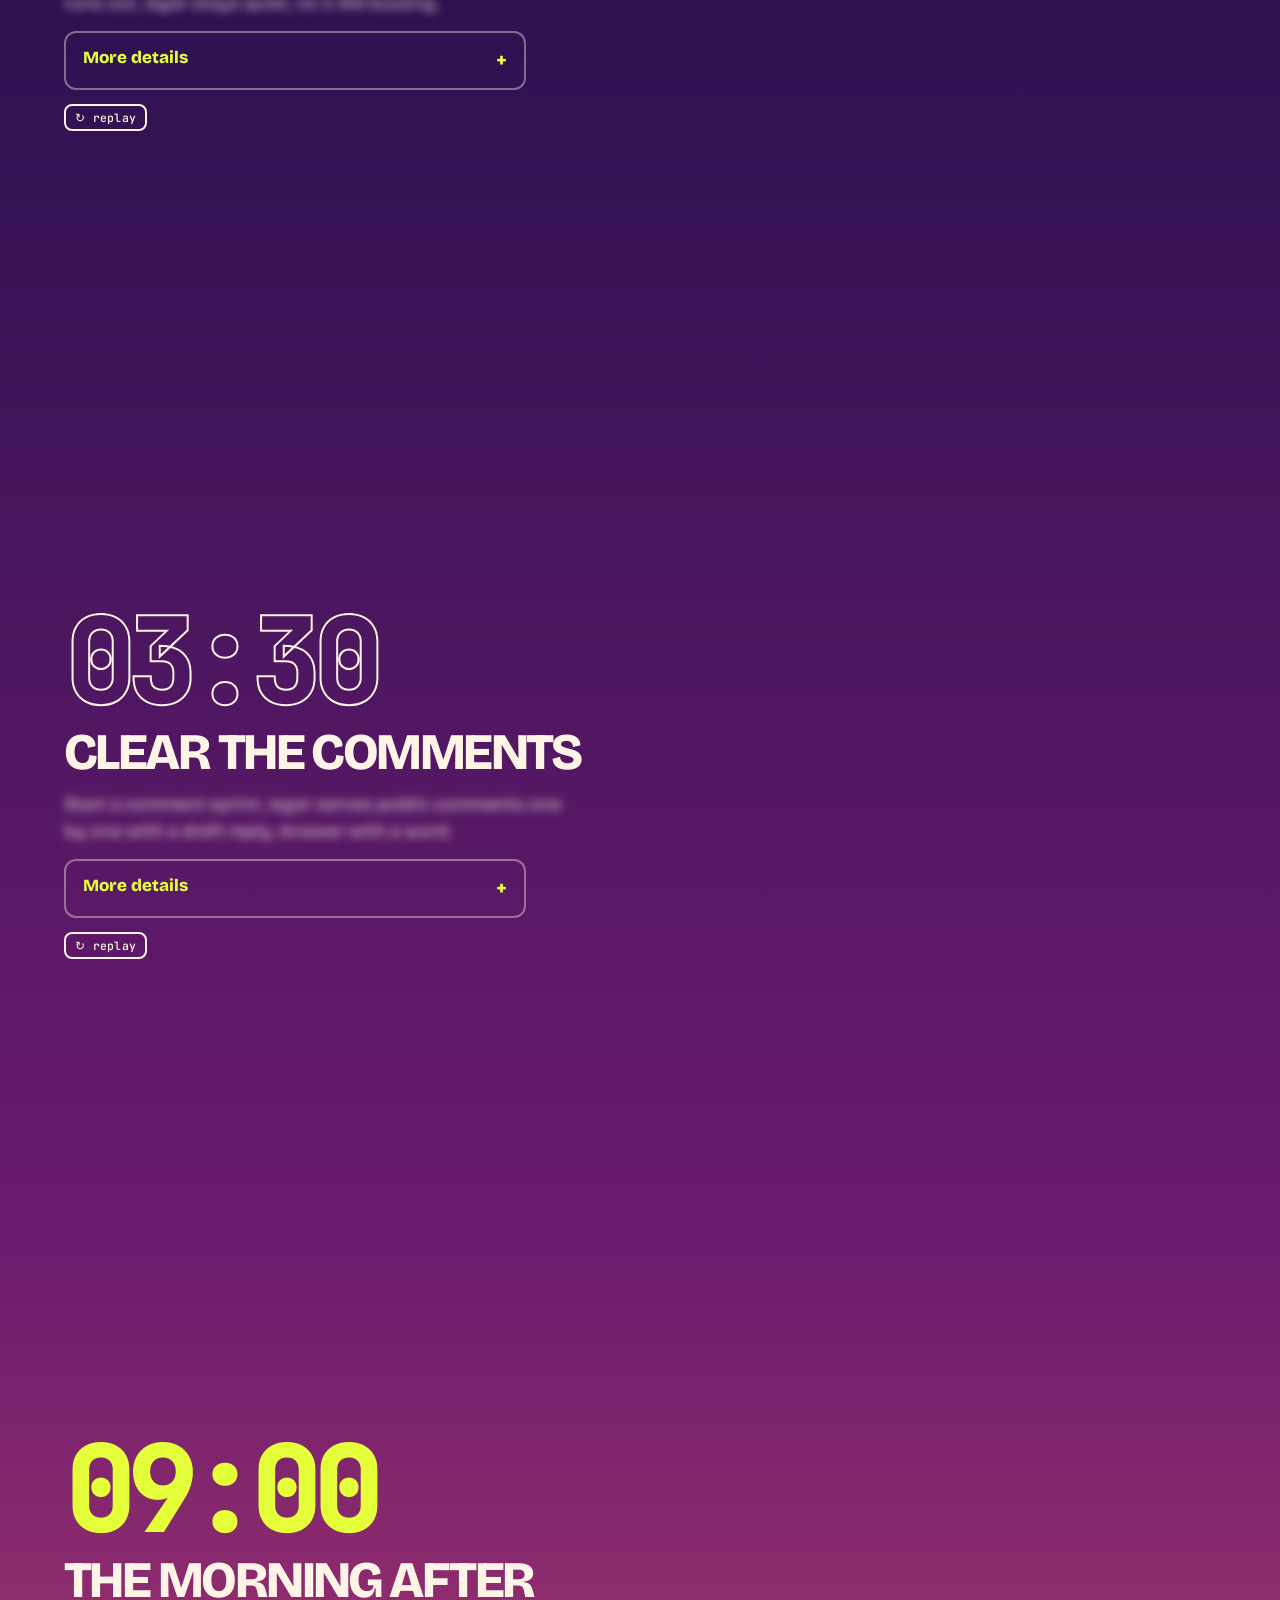
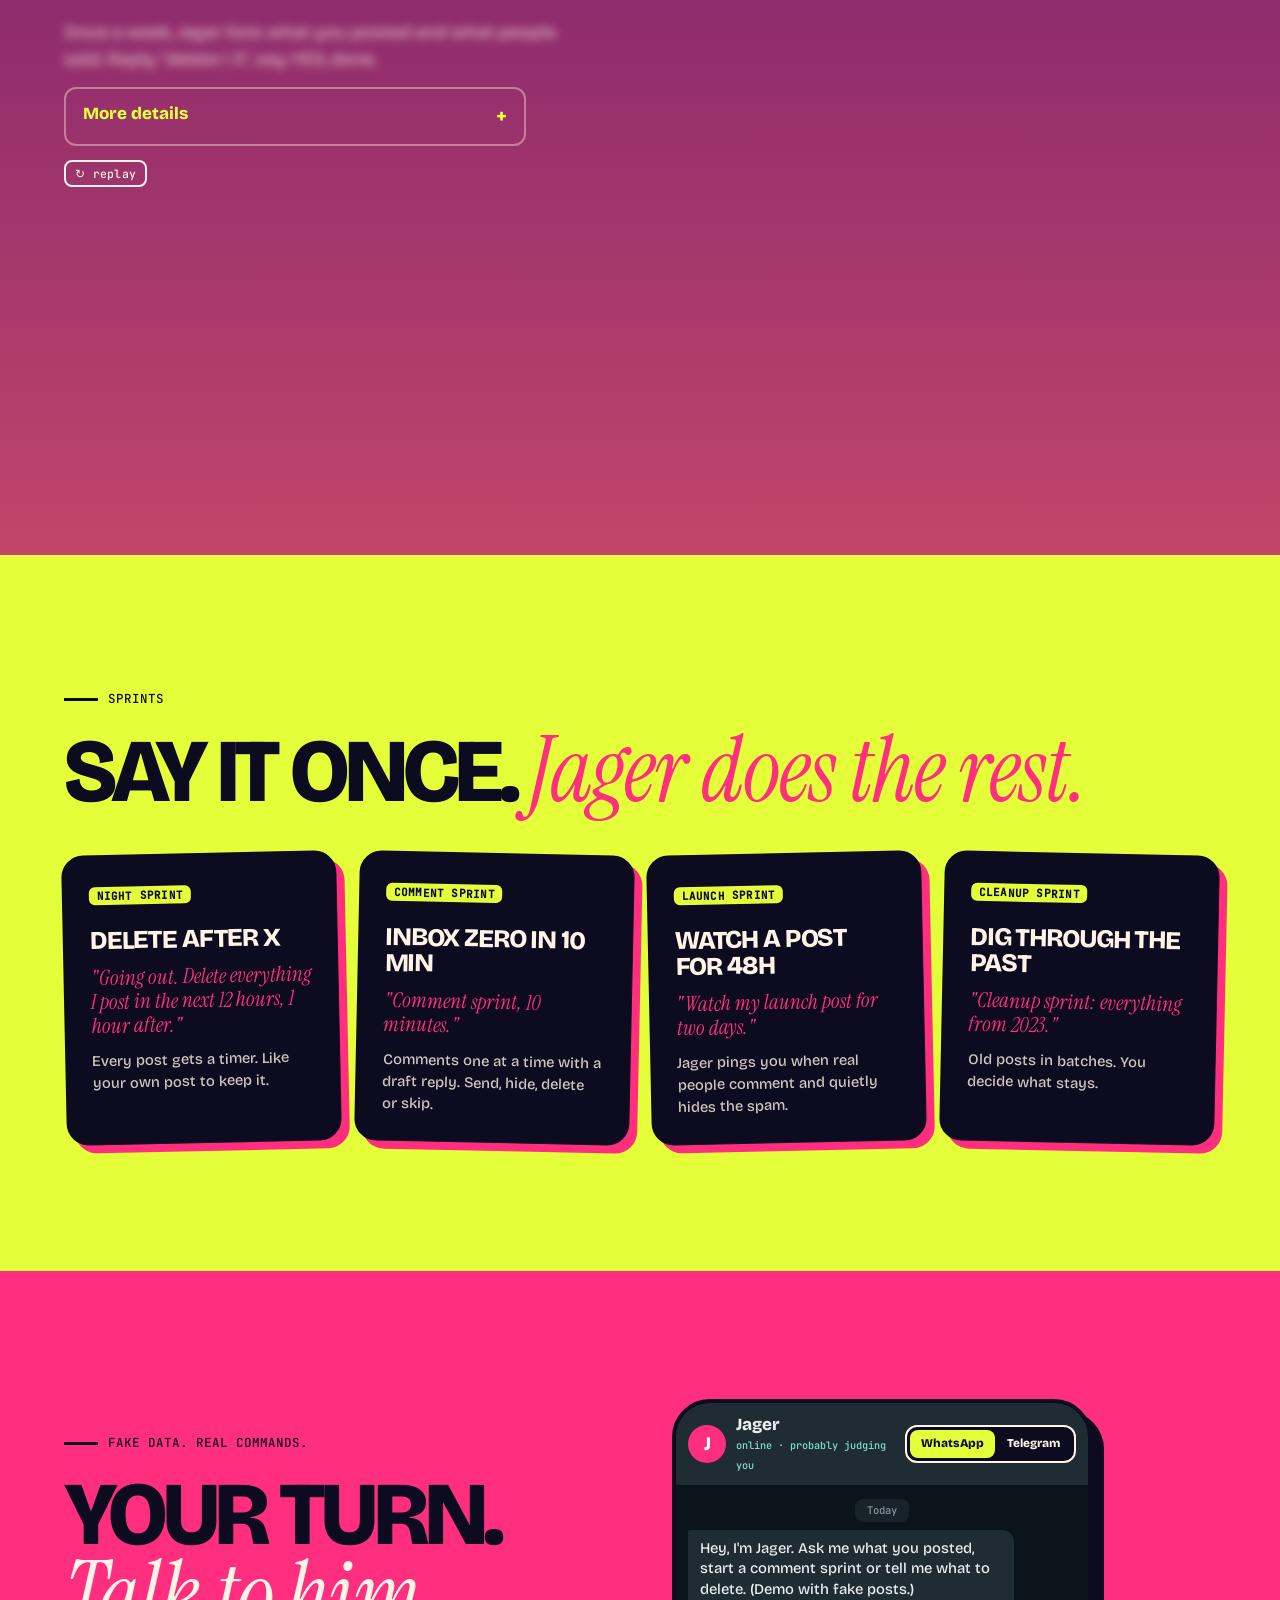
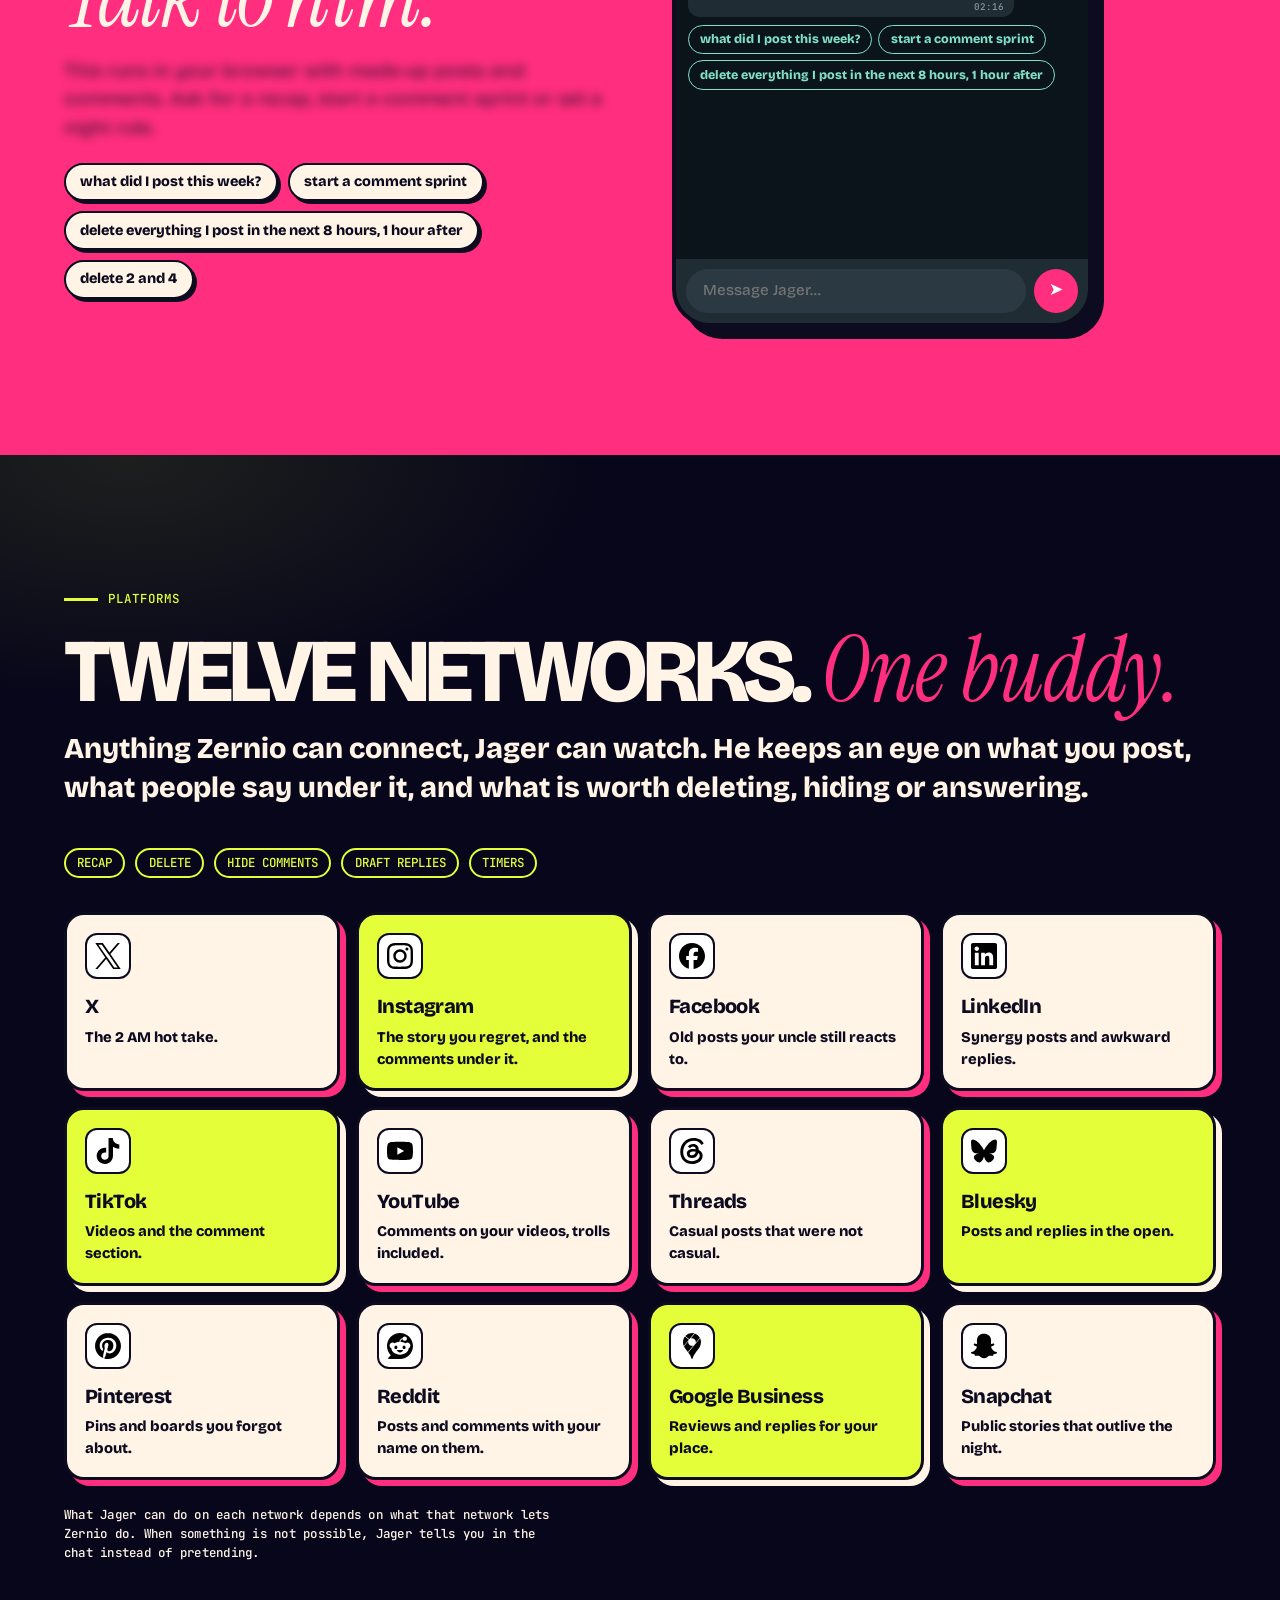
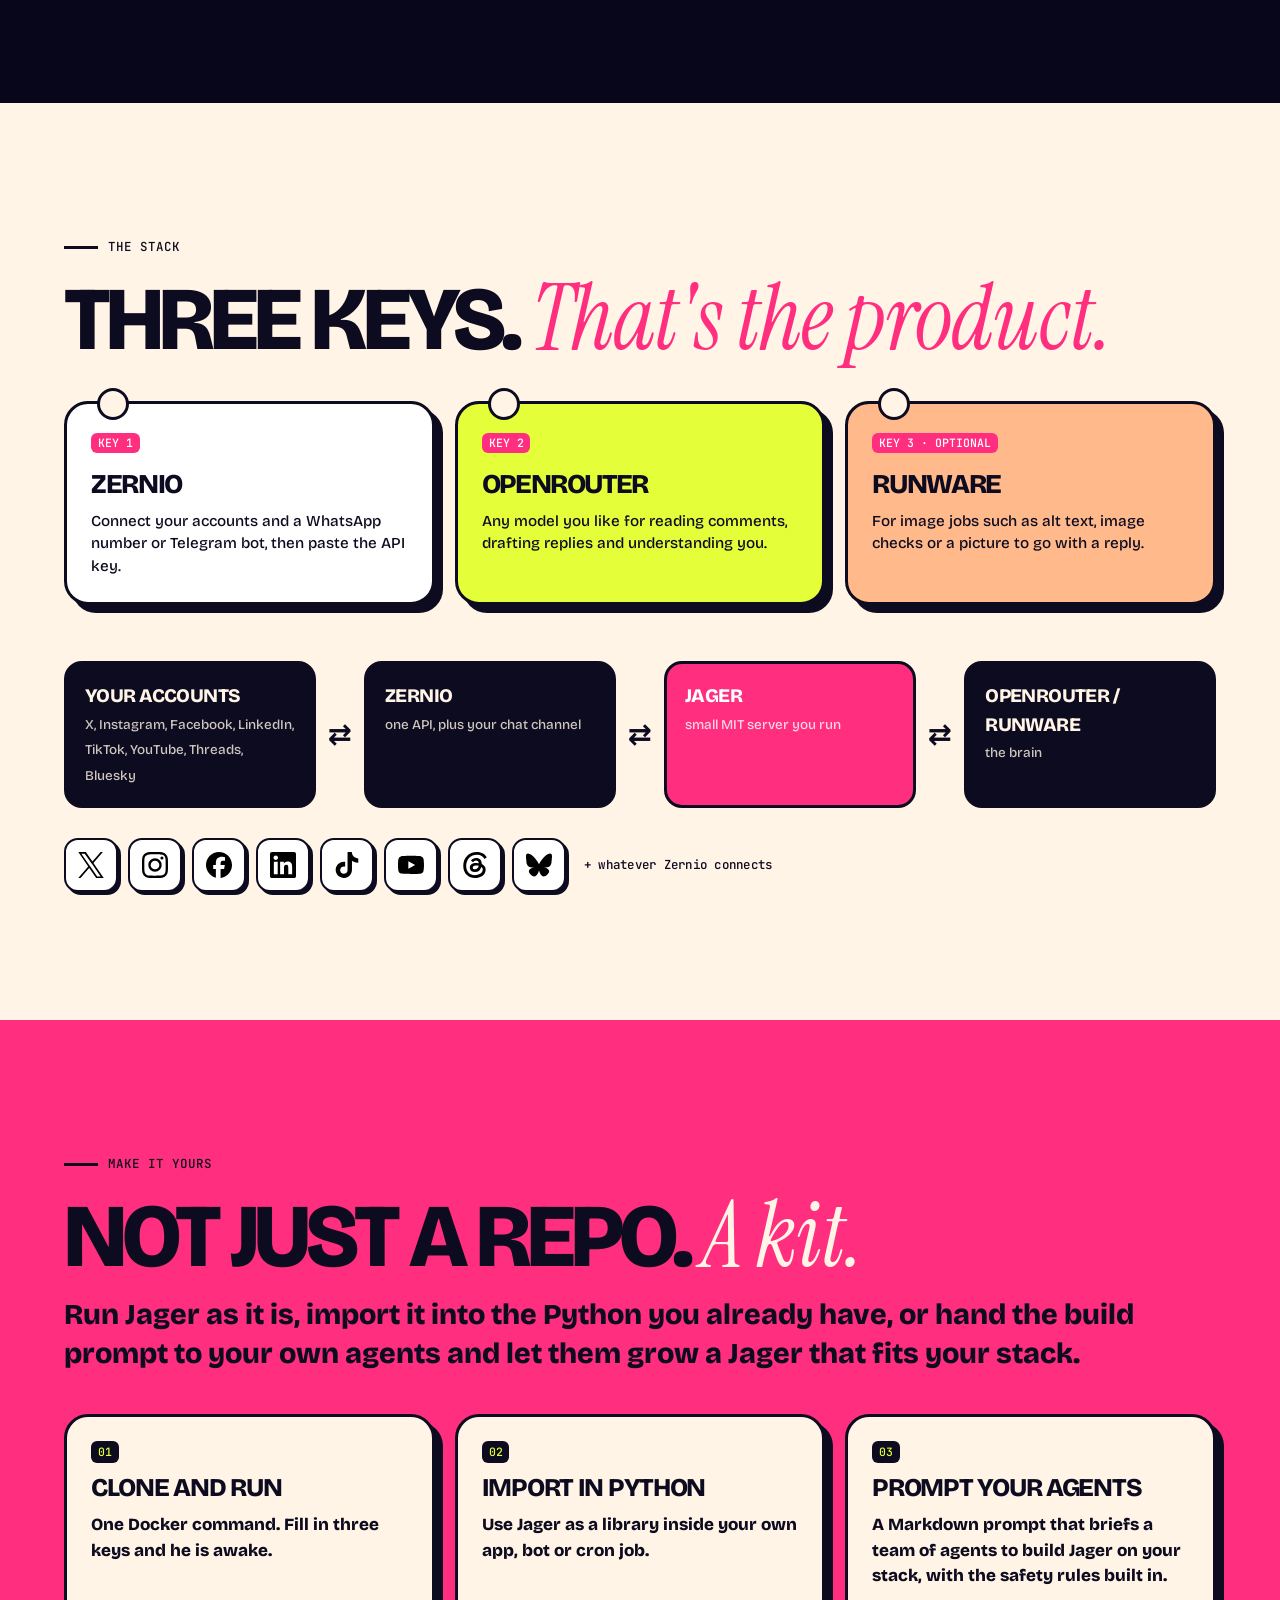
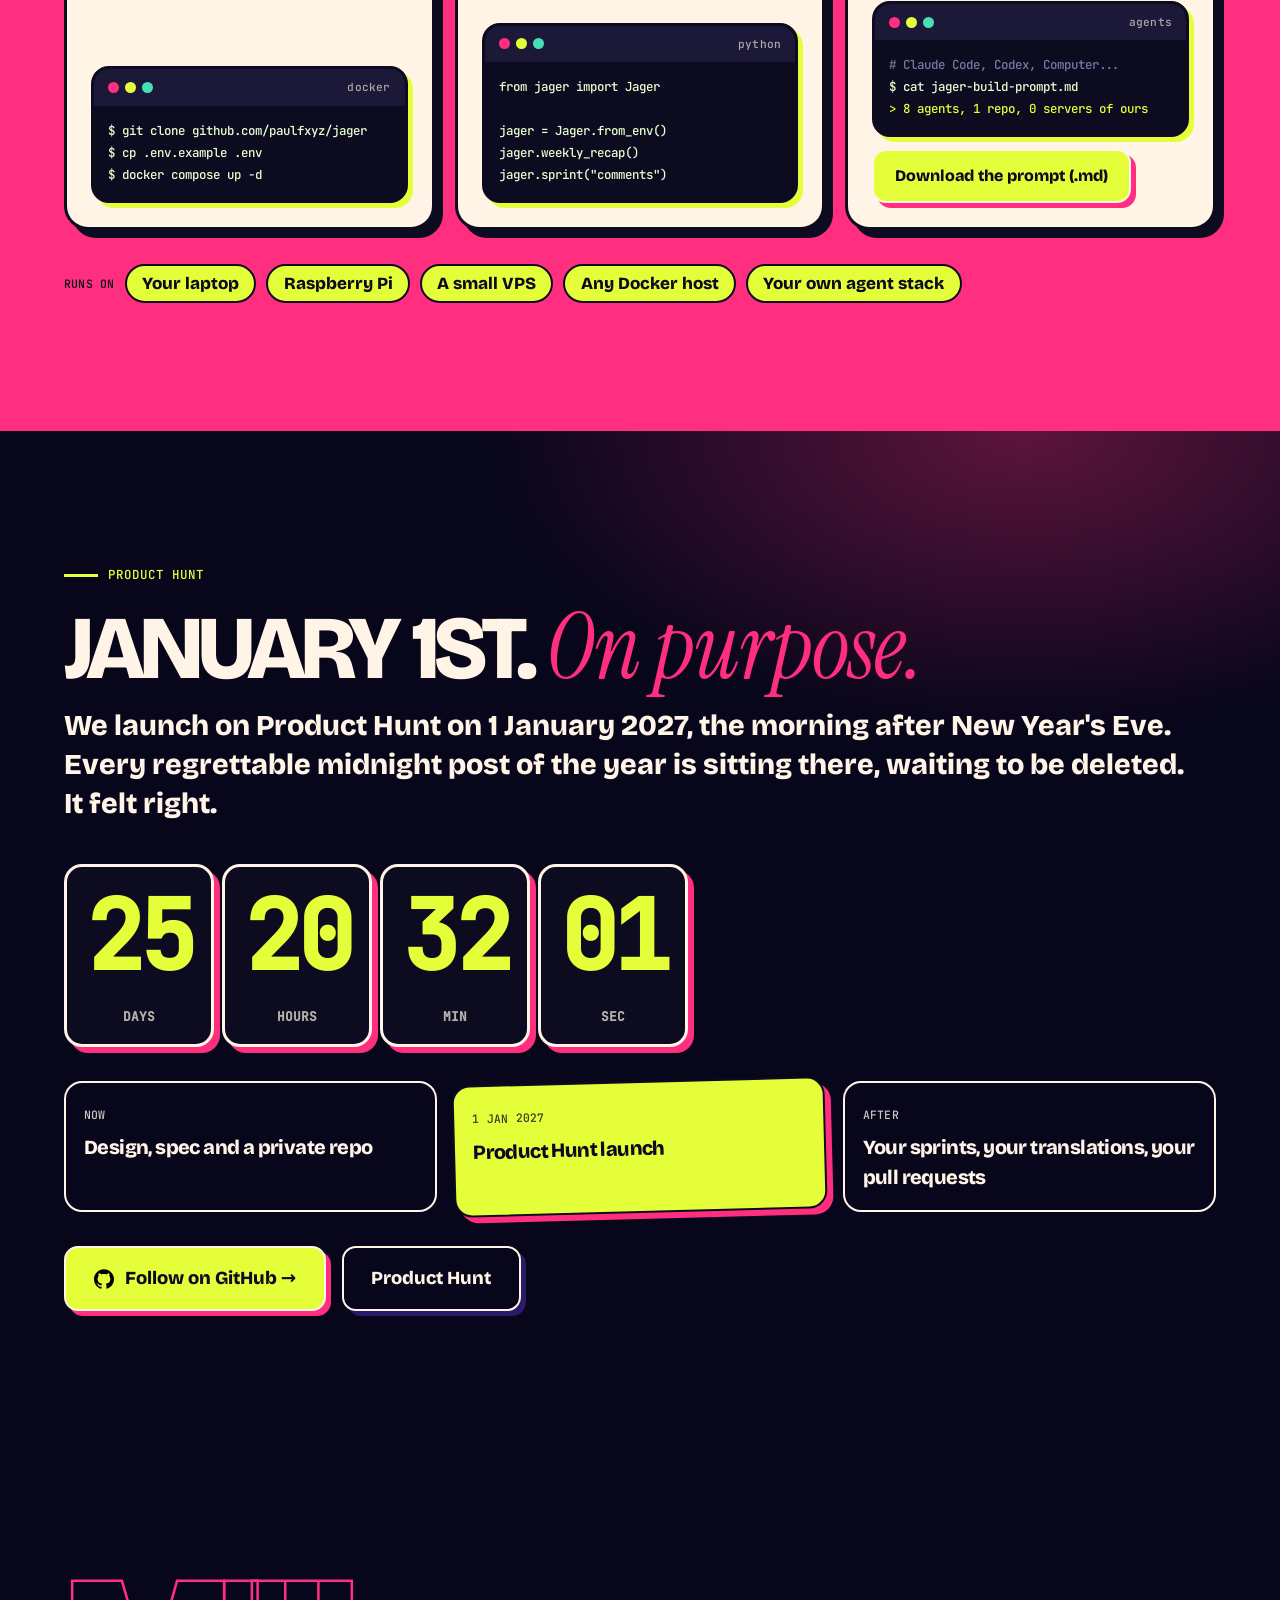
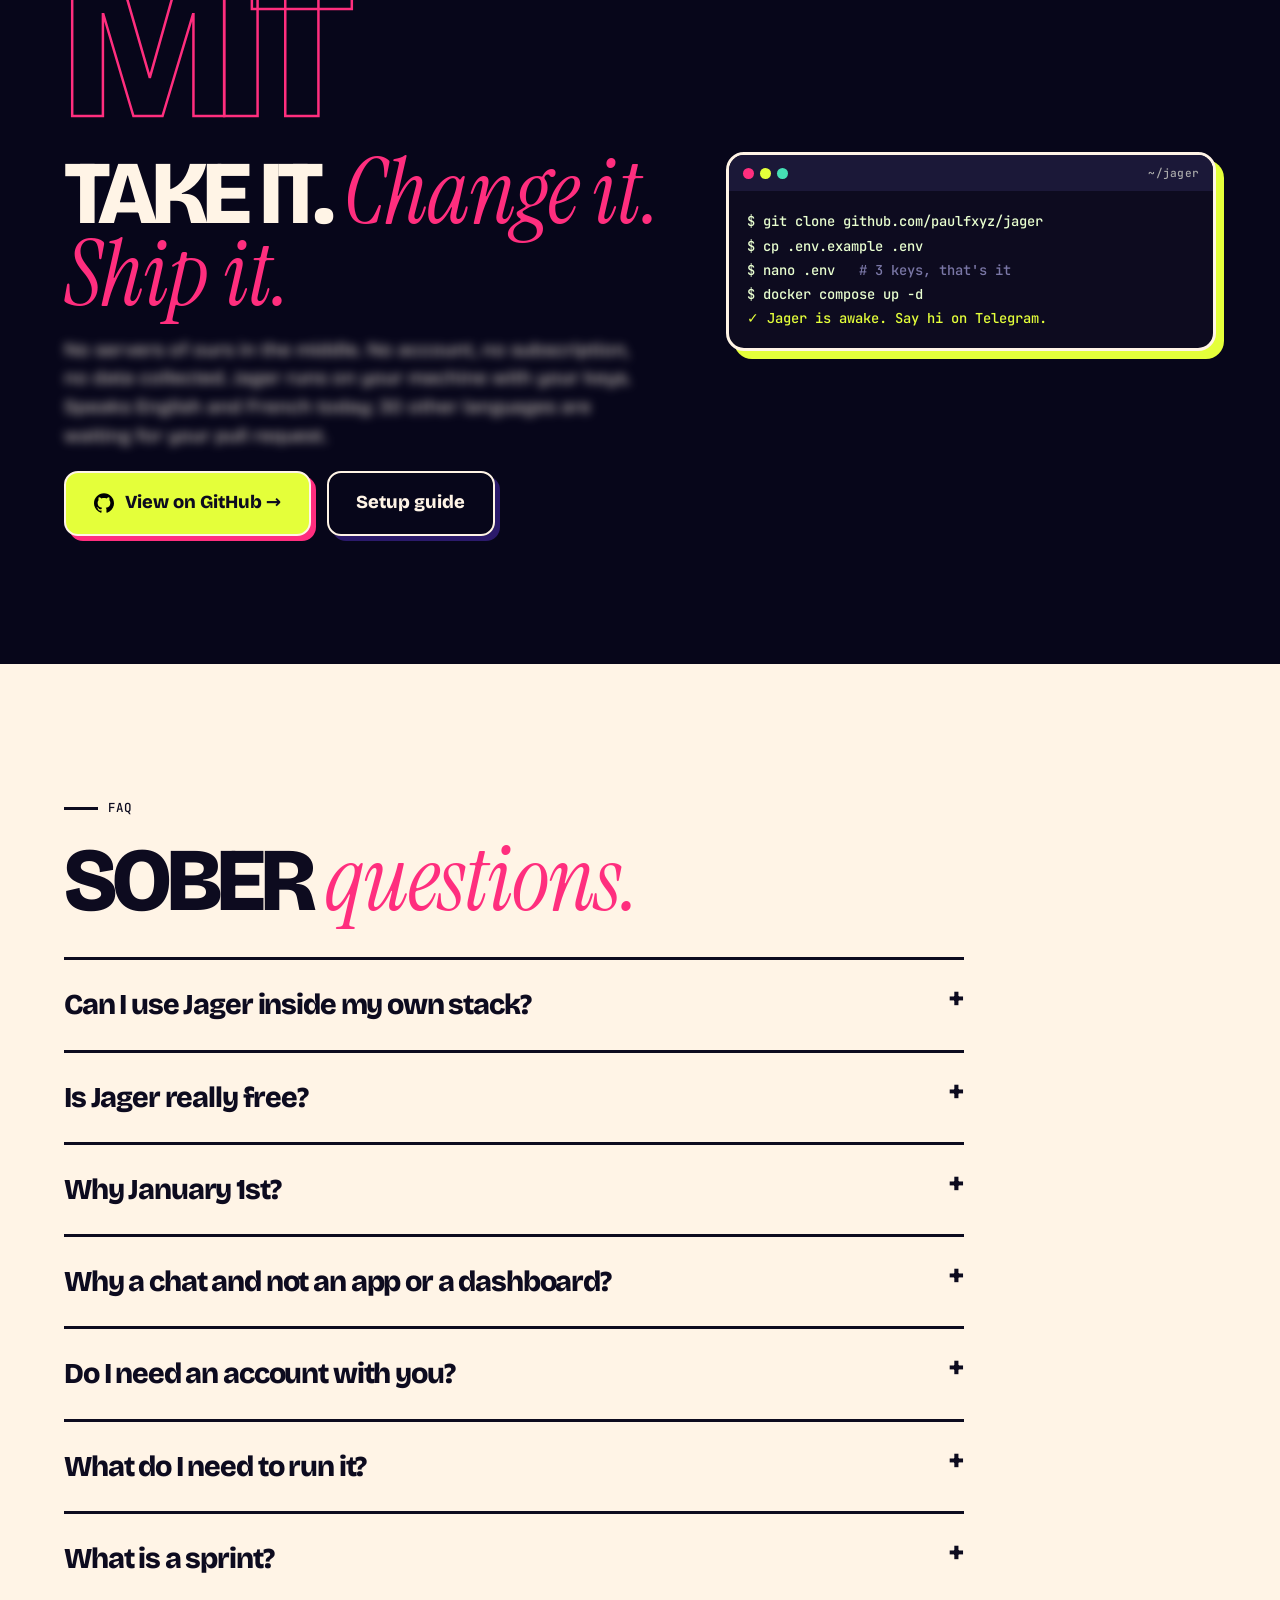
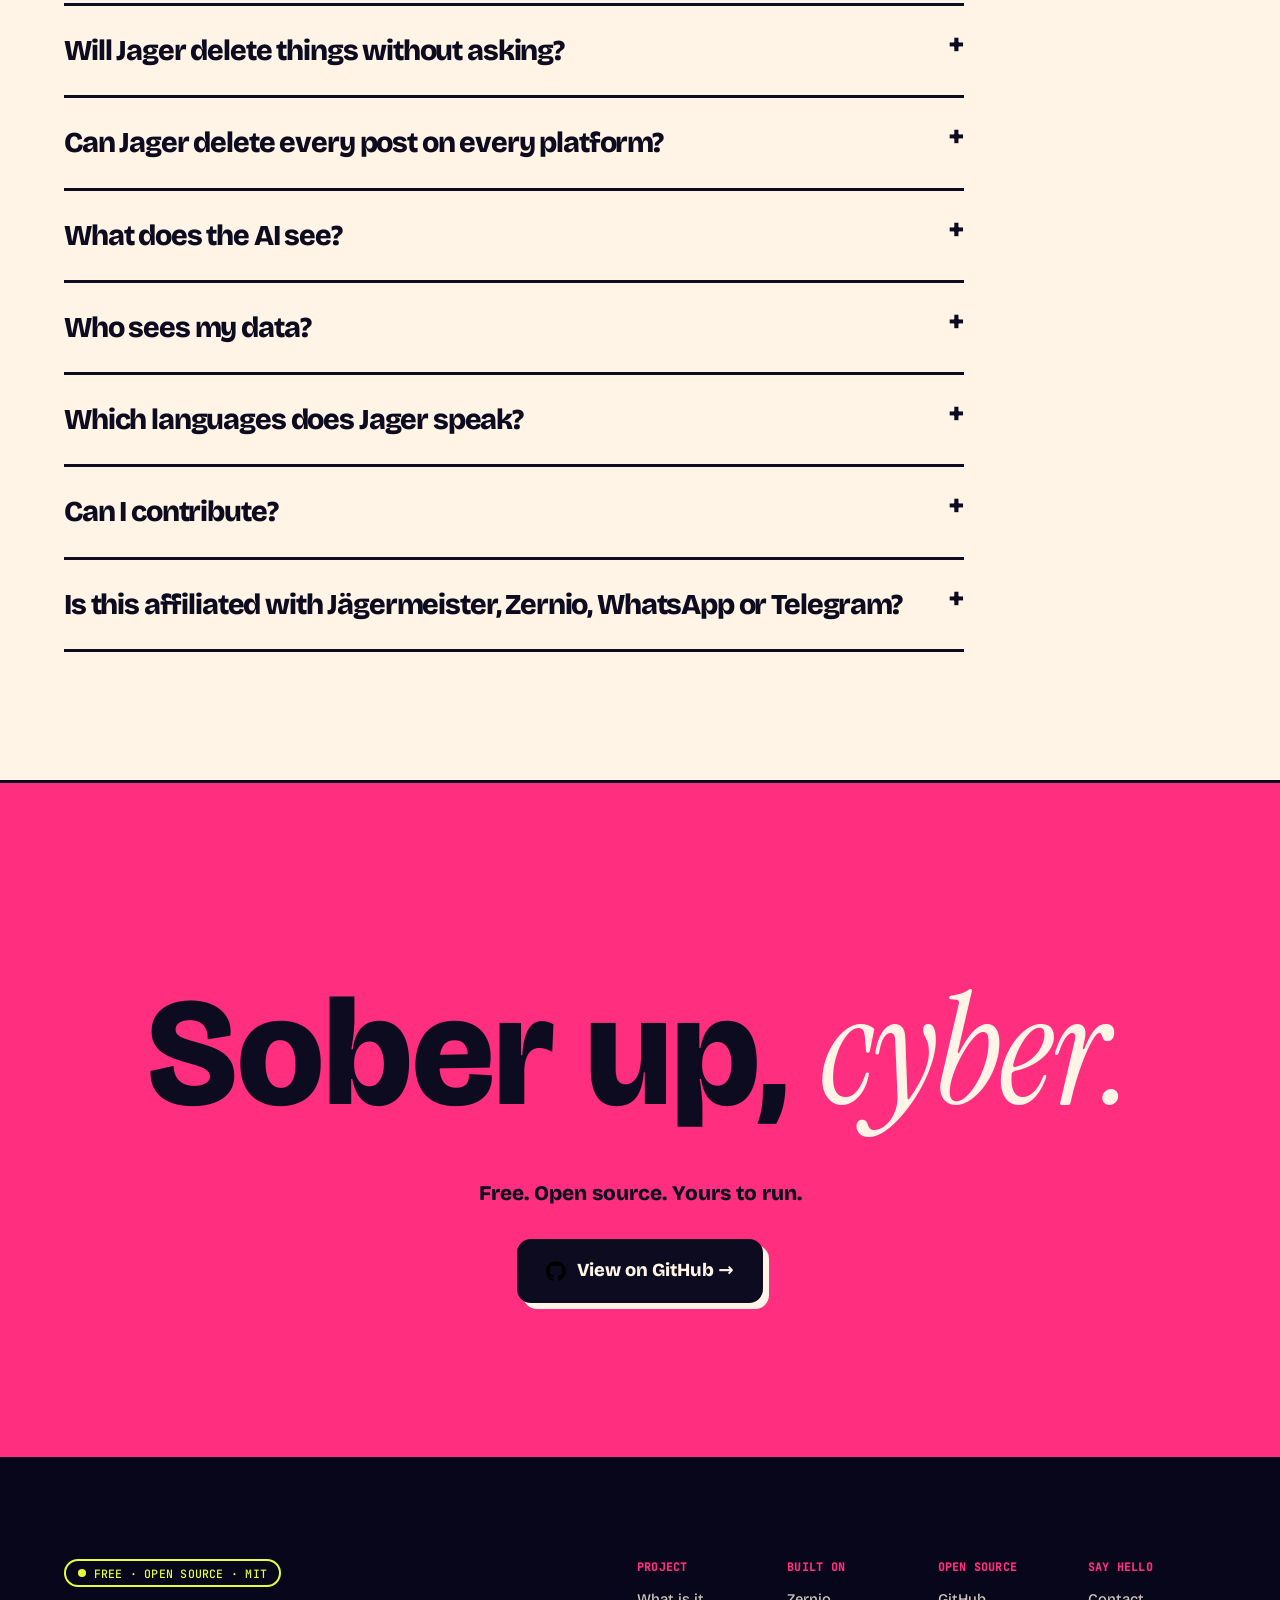
==== commit 7d31d5d0: "Add 'make it yours' section: Docker, Python import, agent prompt (EN/FR) Co-authored-by: Perplexity " ====
--- a/index.html
+++ b/index.html
@@ -61,6 +61,27 @@
 <div class="key rv" style="--d:.12s"><span class="no">key 3 · optional</span><b>Runware</b><p>For image jobs such as alt text, image checks or a picture to go with a reply.</p></div></div>
 <div class="flow rv"><div class="nd"><b>Your accounts</b><span>X, Instagram, Facebook, LinkedIn, TikTok, YouTube, Threads, Bluesky</span></div><div class="ar">⇄</div><div class="nd"><b>Zernio</b><span>one API, plus your chat channel</span></div><div class="ar">⇄</div><div class="nd hot"><b>Jager</b><span>small MIT server you run</span></div><div class="ar">⇄</div><div class="nd"><b>OpenRouter / Runware</b><span>the brain</span></div></div>
 <div class="logos rv"><span class="lg"><img src="assets/icons/x.svg" alt="X"></span><span class="lg"><img src="assets/icons/instagram.svg" alt="Instagram"></span><span class="lg"><img src="assets/icons/facebook.svg" alt="Facebook"></span><span class="lg"><img src="assets/icons/linkedin.svg" alt="LinkedIn"></span><span class="lg"><img src="assets/icons/tiktok.svg" alt="TikTok"></span><span class="lg"><img src="assets/icons/youtube.svg" alt="YouTube"></span><span class="lg"><img src="assets/icons/threads.svg" alt="Threads"></span><span class="lg"><img src="assets/icons/bluesky.svg" alt="Bluesky"></span><span class="more-l mono">+ whatever Zernio connects</span></div></div></section>
+<section class="sec runit" id="run"><div class="wrap"><div class="eyebrow rv">Make it yours</div>
+<h2 class="rv">Not just a repo. <span class="serif">A kit.</span></h2>
+<p class="big rv" style="max-width:62ch">Run Jager as it is, import it into the Python you already have, or hand the build prompt to your own agents and let them grow a Jager that fits your stack.</p>
+<div class="rgrid">
+<div class="rc rv"><span class="no">01</span><h3>Clone and run</h3><p>One Docker command. Fill in three keys and he is awake.</p>
+<div class="term"><div class="term-bar"><i></i><i></i><i></i><span class="mono">docker</span></div><pre>$ git clone github.com/paulfxyz/jager
+$ cp .env.example .env
+$ docker compose up -d</pre></div></div>
+<div class="rc rv" style="--d:.07s"><span class="no">02</span><h3>Import in Python</h3><p>Use Jager as a library inside your own app, bot or cron job.</p>
+<div class="term"><div class="term-bar"><i></i><i></i><i></i><span class="mono">python</span></div><pre>from jager import Jager
+
+jager = Jager.from_env()
+jager.weekly_recap()
+jager.sprint("comments")</pre></div></div>
+<div class="rc rv" style="--d:.14s"><span class="no">03</span><h3>Prompt your agents</h3><p>A Markdown prompt that briefs a team of agents to build Jager on your stack, with the safety rules built in.</p>
+<div class="term"><div class="term-bar"><i></i><i></i><i></i><span class="mono">agents</span></div><pre><span class="c"># Claude Code, Codex, Computer...</span>
+$ cat jager-build-prompt.md
+<span class="g">&gt; 8 agents, 1 repo, 0 servers of ours</span></pre></div>
+<a class="btn" href="jager-build-prompt.md" download>Download the prompt (.md)</a></div></div>
+<div class="where rv"><span class="mono">Runs on</span><i>Your laptop</i><i>Raspberry Pi</i><i>A small VPS</i><i>Any Docker host</i><i>Your own agent stack</i></div>
+</div></section>
 <section class="sec launch on-dark" id="launch"><div class="wrap">
 <div class="eyebrow rv" style="color:var(--acid)">Product Hunt</div>
 <h2 class="rv">January 1st. <span class="serif">On purpose.</span></h2>
@@ -77,7 +98,7 @@
 $ docker compose up -d
 <span class="g">✓ Jager is awake. Say hi on Telegram.</span></pre></div></div></section>
 <section class="sec cream" id="faq"><div class="wrap"><div class="eyebrow rv">FAQ</div><h2 class="rv">Sober <span class="serif">questions.</span></h2>
-<div class="faq rv"><details><summary>Is Jager really free?</summary><p>Yes. It is open source under the MIT license. You only pay the providers whose keys you bring, such as Zernio and your AI provider.</p></details><details><summary>Why January 1st?</summary><p>Because the morning after New Year's Eve is the most regrettable morning of the year. Everyone posted something at midnight. We are launching on Product Hunt that day, on purpose.</p></details><details><summary>Why a chat and not an app or a dashboard?</summary><p>Dashboards are for sober people with time. A chat is already open on your phone. Jager comes to you, asks one question and waits for a one-word answer.</p></details><details><summary>Do I need an account with you?</summary><p>No. There is nothing to sign up for. You run Jager yourself and nothing passes through our servers.</p></details><details><summary>What do I need to run it?</summary><p>A Zernio API key with your channels connected, an OpenRouter key (or Runware for image jobs), and any machine that can stay on: a laptop, a small server or a Raspberry Pi.</p></details><details><summary>What is a sprint?</summary><p>A time-boxed job you start with a sentence. A night sprint deletes what you post after a delay. A comment sprint clears your inbox with draft replies. A launch sprint watches a post for a couple of days. A cleanup sprint reviews old posts.</p></details><details><summary>Will Jager delete things without asking?</summary><p>Only inside a sprint you started. Weekly reminders never delete anything on their own and big deletes always ask first.</p></details><details><summary>Can Jager delete every post on every platform?</summary><p>It can do what each platform's API allows. On some platforms, such as Instagram and TikTok, apps can only manage comments and replies. Jager tells you what it could and could not remove.</p></details><details><summary>What does the AI see?</summary><p>Only what is needed for the job: the text of a comment and the draft context. It goes to the model provider you chose with your own key. Jager keeps nothing on our side.</p></details><details><summary>Who sees my data?</summary><p>Your server, Zernio and the AI provider you choose. Jager itself collects nothing. Read the code to check.</p></details><details><summary>Which languages does Jager speak?</summary><p>English and French today, on the site and in the chat. The language menu lists 30 more, including Hebrew and Arabic. Translations are welcome as pull requests.</p></details><details><summary>Can I contribute?</summary><p>Please do. Open an issue or a pull request on GitHub.</p></details><details><summary>Is this affiliated with Jägermeister, Zernio, WhatsApp or Telegram?</summary><p>No to all of them. Jägermeister is just a pun, and a very on-brand one.</p></details></div></div></section>
+<div class="faq rv"><details><summary>Can I use Jager inside my own stack?</summary><p>Yes. Run it with Docker, import it as a Python library, or give the Markdown build prompt to your own agents so they build a version that fits your setup. All of it is MIT.</p></details><details><summary>Is Jager really free?</summary><p>Yes. It is open source under the MIT license. You only pay the providers whose keys you bring, such as Zernio and your AI provider.</p></details><details><summary>Why January 1st?</summary><p>Because the morning after New Year's Eve is the most regrettable morning of the year. Everyone posted something at midnight. We are launching on Product Hunt that day, on purpose.</p></details><details><summary>Why a chat and not an app or a dashboard?</summary><p>Dashboards are for sober people with time. A chat is already open on your phone. Jager comes to you, asks one question and waits for a one-word answer.</p></details><details><summary>Do I need an account with you?</summary><p>No. There is nothing to sign up for. You run Jager yourself and nothing passes through our servers.</p></details><details><summary>What do I need to run it?</summary><p>A Zernio API key with your channels connected, an OpenRouter key (or Runware for image jobs), and any machine that can stay on: a laptop, a small server or a Raspberry Pi.</p></details><details><summary>What is a sprint?</summary><p>A time-boxed job you start with a sentence. A night sprint deletes what you post after a delay. A comment sprint clears your inbox with draft replies. A launch sprint watches a post for a couple of days. A cleanup sprint reviews old posts.</p></details><details><summary>Will Jager delete things without asking?</summary><p>Only inside a sprint you started. Weekly reminders never delete anything on their own and big deletes always ask first.</p></details><details><summary>Can Jager delete every post on every platform?</summary><p>It can do what each platform's API allows. On some platforms, such as Instagram and TikTok, apps can only manage comments and replies. Jager tells you what it could and could not remove.</p></details><details><summary>What does the AI see?</summary><p>Only what is needed for the job: the text of a comment and the draft context. It goes to the model provider you chose with your own key. Jager keeps nothing on our side.</p></details><details><summary>Who sees my data?</summary><p>Your server, Zernio and the AI provider you choose. Jager itself collects nothing. Read the code to check.</p></details><details><summary>Which languages does Jager speak?</summary><p>English and French today, on the site and in the chat. The language menu lists 30 more, including Hebrew and Arabic. Translations are welcome as pull requests.</p></details><details><summary>Can I contribute?</summary><p>Please do. Open an issue or a pull request on GitHub.</p></details><details><summary>Is this affiliated with Jägermeister, Zernio, WhatsApp or Telegram?</summary><p>No to all of them. Jägermeister is just a pun, and a very on-brand one.</p></details></div></div></section>
 <section class="closer"><div class="wrap"><h2 class="rv">Sober up, <span class="serif">cyber.</span></h2><p class="rv">Free. Open source. Yours to run.</p><a class="btn btn--lg rv" href="https://github.com/paulfxyz" rel="noopener"><img src="assets/icons/github.svg" alt="" width="20" height="20"> View on GitHub →</a></div></section>
 </main><footer class="foot"><div class="wrap">
 <div class="sf-pitch"><div><span class="sf-pill mono"><b></b> Free · open source · MIT</span>
--- a/night.css
+++ b/night.css
@@ -336,3 +336,17 @@
 .pnote{margin-top:26px;font-size:.78rem;opacity:.75;max-width:72ch}
 @media (max-width:1000px){.pgrid{grid-template-columns:repeat(3,1fr)}}
 @media (max-width:700px){.pgrid{grid-template-columns:repeat(2,1fr);gap:12px}.pc{padding:14px}}
+/* run it */
+.runit{background:var(--pink);color:var(--ink)}
+.runit .eyebrow{color:var(--ink)}.runit .big{color:var(--ink)}
+.rgrid{display:grid;grid-template-columns:repeat(3,1fr);gap:20px;align-items:stretch}
+.rc{background:var(--cream);border:3px solid var(--ink);border-radius:24px;padding:24px;box-shadow:8px 8px 0 var(--ink);display:flex;flex-direction:column;gap:12px;min-width:0}
+.rc .no{align-self:flex-start;font-family:var(--f-m);font-size:.72rem;background:var(--ink);color:var(--acid);border-radius:6px;padding:.2em .6em}
+.rc h3{margin:0;font-size:1.6rem;letter-spacing:-.05em;text-transform:uppercase;line-height:1}
+.rc p{margin:0;font-weight:600}.rc .term{box-shadow:5px 5px 0 var(--acid);margin-top:auto}.rc .term pre{font-size:.78rem;padding:14px}
+.rc .btn{align-self:flex-start}
+.where{display:flex;flex-wrap:wrap;gap:10px;align-items:center;margin-top:34px}
+.where span{font-size:.72rem;text-transform:uppercase}
+.where i{font-style:normal;font-weight:800;border:2.5px solid var(--ink);border-radius:99px;padding:.3em .9em;background:var(--acid)}
+@media (max-width:1000px){.rgrid{grid-template-columns:1fr}}
+.runit .serif{color:var(--ink)}.runit h2 .serif{color:var(--cream)}
